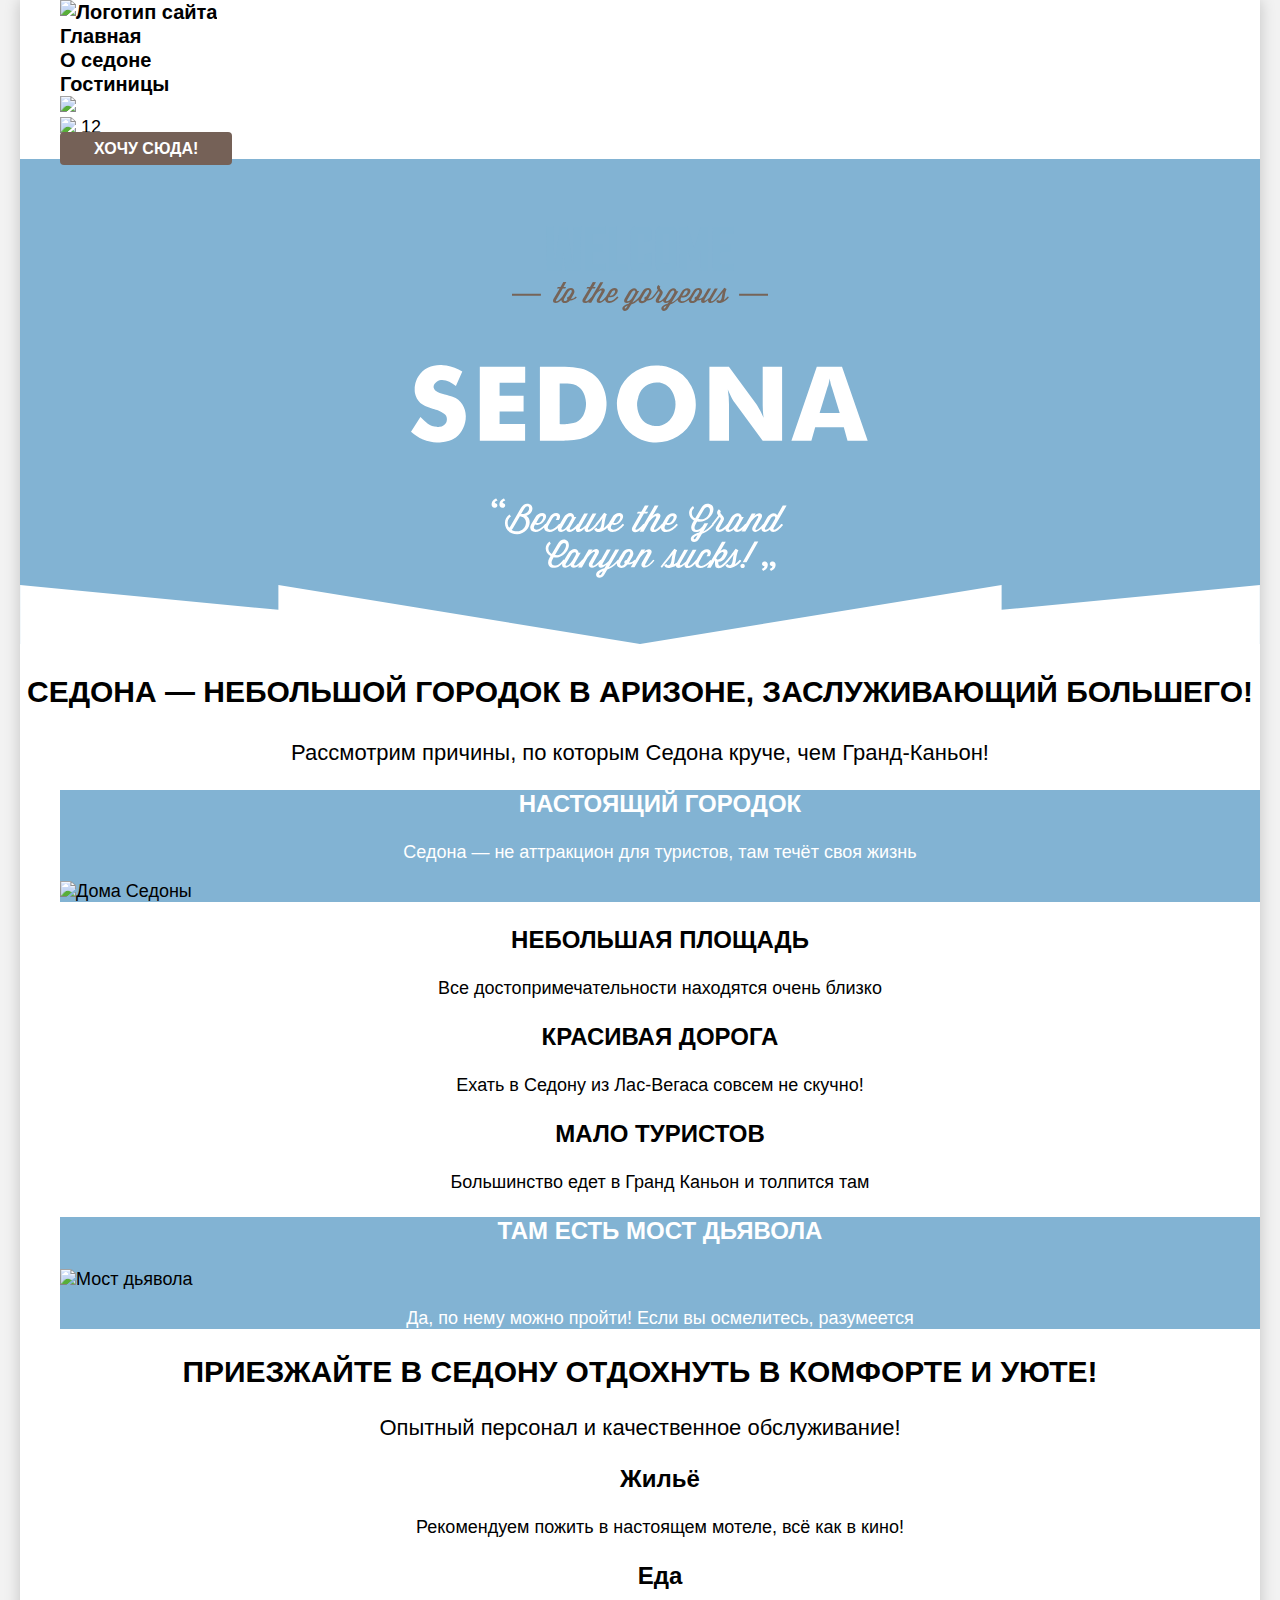
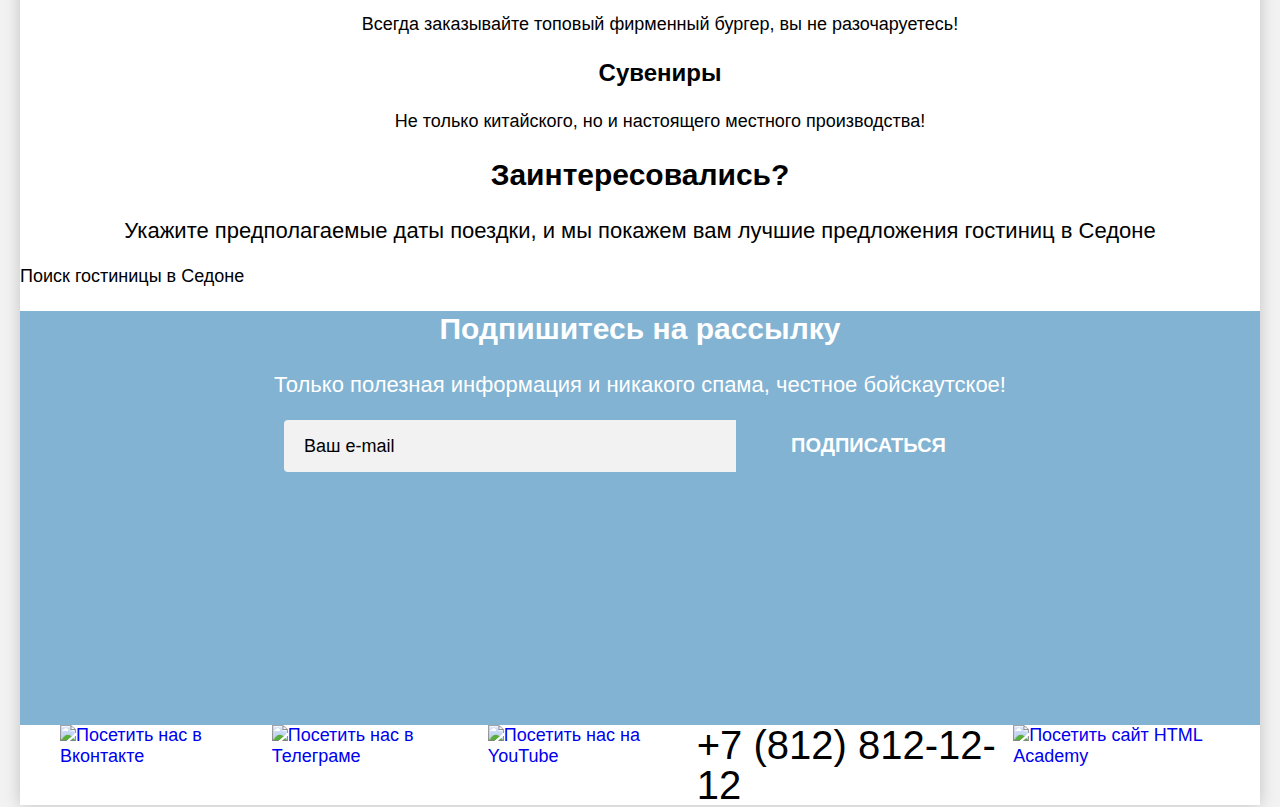
==== index.html @ 38c5b393 "базовая стилизация" ====
<!DOCTYPE html>
<html lang="ru">

  <head>
    <meta charset="utf-8">
    <meta name="viewport" content="width=device-width, initial-scale=1">
    <link rel="stylesheet" href="styles/styles.css">
    <title>HTML Academy: Седона</title>
  </head>

  <body>
    <div class="index-wrapper">
    <header class="page-header">
      <nav class="navigation">
        <ul class="navigation-list">
          <li class="navigation-item"><a class="navigation-link" href="#"><img class="navigation-logo" src="images/logo.svg" alt="Логотип сайта"></a></li>
          <li class="navigation-item"><a class="navigation-link" href="#">Главная</a></li>
          <li class="navigation-item"><a class="navigation-link" href="#">О седоне</a></li>
          <li class="navigation-item"><a class="navigation-link" href="catalog.html">Гостиницы</a></li>
        </ul>
        <ul class="navigation-user-list">
          <li class="navigation-user-item"><img class="navigation-icon-search"  src="images/icon-search.svg"><span class="visually-hidden">Поиск</span></li>
          <li class="navigation-user-item"><img class="navigation-icon-likes" src="images/icon-heart.svg"><span class="visually-hidden">Понравишееся</span>
            <span class="navigation-user-like">12</span>
          </li>
          <li class="navigation-item"><a class="navigation-btn" href="#">Хочу сюда!</a></li>
        </ul>
      </nav>
    </header>
    <main class="main-index">
      <h1 class="visually-hidden">Добро пожаловать в Седону</h1>
      <section class="promo">
        <h2 class="visually-hidden"> Welcome to the Gorgeous Sedona "Because the Grand Canyon sucks!"</h2>
      </section>
      <section class="reasons">
        <h2 class="visually-hidden">Причины посетить Седону</h2>
        <p class="reasons-decription">Седона — небольшой городок в Аризоне, заслуживающий большего!</p>
        <p class="reasons-text">Рассмотрим причины, по которым Седона круче, чем Гранд-Каньон!</p>
        <ul class="reasons-list">
          <li class="reasons-item  reasons-item-blue">
            <h3 class="reasons-title">Настоящий городок</h3>
            <p class="reasons-content">Седона — не аттракцион для туристов, там течёт своя жизнь</p>
            <img class="reasons-img-home"  src="images/reasons-town.jpg" alt="Дома Седоны">
          </li>

          <li class="reasons-item">
            <h3 class="reasons-title">Небольшая площадь</h3>
            <p class="reasons-content">Все достопримечательности находятся очень близко</p>
          </li>

          <li class="reasons-item">
            <h3 class="reasons-title">Красивая дорога</h3>
            <p class="reasons-content">Ехать в Седону из Лас-Вегаса совсем не скучно!</p>
          </li>

          <li class="reasons-item">
            <h3 class="reasons-title">Мало туристов</h3>
            <p class="reasons-content">Большинство едет в Гранд Каньон и толпится там</p>
          </li>

          <li class="reasons-item reasons-item-blue">
            <h3 class="reasons-title">Там есть мост дьявола</h3>
            <img class="reasons-img-bridge" src="images/reasons-bridge.jpg" alt="Мост дьявола">
            <p class="reasons-content">Да, по нему можно пройти! Если вы осмелитесь, разумеется</p>
          </li>

        </ul>
      </section>
      <section class="advantages">
        <h2 class="advantages-title">Приезжайте в Седону отдохнуть в комфорте и уюте!</h2>
        <p class="advantages-description">Опытный персонал и качественное обслуживание!</p>
        <ul class="advantages-list">
          <li class="advantages-item">
            <h3 class="advantages-subtitle">Жильё</h3>
            <p class="advantages-content">Рекомендуем пожить в настоящем мотеле, всё как в кино!</p>
          </li>
          <li class="advatages-item">
            <h3 class="advantages-subtitle">Еда</h3>
            <p class="advantages-content">Всегда заказывайте топовый фирменный бургер, вы не разочаруетесь!</p>
          </li>
          <li class="advatages-item">
            <h3 class="advantages-subtitle">Сувениры</h3>
            <p class="advantages-content">Не только китайского, но и настоящего местного производства!</p>
          </li>
        </ul>
      </section>
      <section class="search">
        <h2 class="search-title">Заинтересовались?</h2>
        <p class="search-text">Укажите предполагаемые даты поездки, и мы покажем вам лучшие предложения гостиниц в
          Седоне</p>
        <div class="search-modal visually-hidden">
          <form class="search-form" action="https://echo.htmlacademy.ru/" method="get">
            <h3 class="search-text">Поиск гостиницы в Седоне</h3>
            <label for="arrival">
              <span class="search-info">Дата заезда:</span>
              <input type="text" name="arrival" id="arrival">
            </label>
            <label for="departure">
              <span class="search-info">Дата выезда:</span>
              <input type="text" name="departure" id="departure">
            </label>
            <label for="adult">
              <span class="search-info">Взрослые:</span>
              <input type="text" name="adult" id="adult">
            </label>
            <label for="child">
              <span class="search-info">Дети:</span>
              <input type="text" name="child" id="child">
            </label>

            <input class="btn search-form-btn " type="submit" value="Найти">
          </form>
        </div>
        <a class="btn search-modal-btn ">Поиск гостиницы в Седоне</a>
      </section>
      <section class="subscribe">
        <h2 class="subscribe-title">Подпишитесь на рассылку</h2>
        <p class="subscribe-text">Только полезная информация и никакого спама, честное бойскаутское!</p>
        <form class="subscribe-form" action="https://echo.htmlacademy.ru/" method="post">
          <input class="subscribe-email" type="text" value="Ваш e-mail">
          <a class="btn subscribe-btn">Подписаться</a>
        </form>
      </section>
    </main>
    <footer class="footer">
      <div class="footer-wrapper">
        <ul class="footer-social social-list">
          <li class="social-item">
            <a class="social-link" href="#">
              <img class="social-img-vk" src="images/icon-social-vk.svg" width="24" height="14" alt="Посетить нас в Вконтакте">
              <span class="visually-hidden">Мы в ВКонтакте</span>
            </a>
          </li>
          <li class="social-item">
            <a class="social-link" href="#">
              <img class="social-img-telgram" src="images/icon-social-telegram.svg" width="18" height="16" alt="Посетить нас в Телеграме">
              <span class="visually-hidden">Мы в Телеграм</span>
            </a>
          </li>
          <li class="social-item">
            <a class="social-link" href="#">
              <img class="social-img-youtube" src="images/icon-social-youtube.svg" width="22" height="17" alt="Посетить нас на YouTube">
              <span class="visually-hidden">Мы в YouTube</span>
            </a>
          </li>
        </ul>
      </div>
      <div class="contact">
        <a class="contact-link" href="tel:+78128121212">+7 (812) 812-12-12</a>
      </div>
      <div>
        <a href="https://htmlacademy.ru/intensive/htmlcss"><img src="images/logo-htmlacademy.svg" alt="Посетить сайт HTML Academy"></a>
      </div>
    </footer>
    </div>
  </body>

</html>
---- styles/styles.css ----
@font-face {
  font-family: "PT Sans";
  font-style: normal;
  font-weight: 400;
  src: url("../fonts/pt-sans-regular.woff2") format("woff2");
  font-display: swap;
}

@font-face {
  font-family: "PT Sans";
  font-style: normal;
  font-weight: 700;
  src: url("../fonts/pt-sans-bold.woff2") format("woff2");
  font-display: swap;
}

@font-face {
  font-family: "PT Sans";
  font-style: italic;
  font-weight: 400;
  src: url("../fonts/pt-sans-italic.woff2") format("woff2");
  font-display: swap;
}

@font-face {
  font-family: "PT Sans";
  font-style: italic;
  font-weight: 700;
  src: url("../fonts/pt-sans-bold-italic.woff2") format("woff2");
  font-display: swap;
}

/* PT Sans Narrow */
@font-face {
  font-family: "PT Sans Narrow";
  font-style: normal;
  font-weight: 700;
  src: url("../fonts/pt-sans-narrow-bold.woff2") format("woff2");
  font-display: swap;
}

html {
  box-sizing: border-box;
}

*,
*::before,
*::after {
  box-sizing: inherit;
}

body {
  margin: 0;
  padding: 0;
}

a {
  text-decoration: none;
}

img {
  max-width: 100%;
  height: auto;
  object-fit: contain;
}

.visually-hidden:not(:focus):not(:active),
input[type="checkbox"].visually-hidden,
input[type="radio"].visually-hidden {
  position: absolute;
  width: 1px;
  height: 1px;
  margin: -1px;
  border: 0;
  padding: 0;
  white-space: nowrap;
  clip-path: inset(100%);
  clip: rect(0 0 0 0);
  overflow: hidden;
}

body {
  font-family: "PT Sans", sans-serif;
  font-size: 18px;
  line-height: 21px;
  color: #000000;
  background-color: #f2f2f2;
}

.index-wrapper {
  background-color: #ffffff;
  box-shadow: 0 0 15px 0 rgba(0, 0, 0, 0.2);
  width: calc(100% - 40px);
  margin: 0 auto;

}

.page-header {
  color: #000000;
  background-color: #ffffff;
}

.navigation-list {
  margin: 0;
  list-style: none;
}

.navigation-link {
  font-size: 20px;
  line-height: 24px;
  color: #000000;
  font-weight: 700;
  text-align: center;
}

.navigation-user-list {
  margin: 0;
  list-style: none;
}

.navigation-btn {
  font-size: 16px;
  line-height: 20px;
  font-weight: 700;
  text-transform: uppercase;
  color: #ffffff;
  background-color: #756157;
  padding: 8px 34px;
  border-radius: 4px;
}

.promo {
  min-height: 485px;
  background-color: #82B3D3;
  background-image:
    url(../images/bg-divider.svg),
    url(../images/bg-welcome.svg),
    url(../images/bg-index-welcome.jpg);
  background-repeat: no-repeat;
  background-position: bottom, center, center;
  background-size: 100%, auto, cover;
}

.reasons-decription {
  font-size: 30px;
  line-height: 36px;
  color: #000000;
  font-weight: 700;
  text-align: center;
  text-transform: uppercase;
}

.reasons-text {
  font-size: 22px;
  line-height: 26px;
  font-weight: 400;
  text-align: center;
}

.reasons-list {
  margin: 0;
  list-style: none;
}

.reasons-title {

  font-size: 24px;
  line-height: 28px;
  color: #000000;
  font-weight: 700;
  text-align: center;
  text-transform: uppercase;
}

.reasons-content {
  font-size: 18px;
  line-height: 21px;
  color: #000000;
  font-weight: 400;
  text-align: center;
}

.reasons-item-blue {
  background-color: #82b3d3;
}

.reasons-item-blue h3 {
  color: #ffffff;
}

.reasons-item-blue p {
  color: #ffffff;
}

.advantages-list {
  margin: 0;
  list-style: none;
}

.advantages-title {
  font-size: 30px;
  line-height: 36px;
  color: #000000;
  font-weight: 700;
  text-align: center;
  text-transform: uppercase;
}

.advantages-description {
  font-size: 22px;
  line-height: 26px;
  font-weight: 400;
  text-align: center;
}

.advantages-subtitle {
  font-size: 24px;
  line-height: 28px;
  text-align: center;

}

.advantages-content {
  font-size: 18px;
  line-height: 21px;
  font-weight: 400;
  text-align: center;
}

.search-title {
  font-size: 30px;
  line-height: 36px;
  text-align: center;
}

.search-text {
  font-size: 22px;
  line-height: 26px;
  text-align: center;
}

.subscribe {
  background-color: #82B3D3;
  background-image: url(../images/bg-subscribe.jpg);
  background-repeat: no-repeat;
  background-position: center;
  background-size: cover;
  min-height: 414px;
  text-align: center;
}

.subscribe-email {
  background-color: #f2f2f2;
  border-radius: 4px 0 0 4px;
  padding: 14px 20px;
  min-width: 452px;
  min-height: 52px;
  font-family: "PT Sans", sans-serif;
  font-weight: 400;
  font-size: 18px;
  line-height: 24px;
  color: #000000;
  border: none;
}

.subscribe-btn {
  font-weight: 700;
  font-size: 20px;
  line-height: 36px;
  background-color: #82B3D3;
  color: #ffffff;
  text-transform: uppercase;
  padding: 8px 50px;
  border-radius: 0 4px 4px 0;
  cursor: pointer;
}

.subscribe-title {
  font-size: 30px;
  line-height: 36px;
  color: #ffffff;
}

.subscribe-text {
  font-size: 22px;
  line-height: 26px;
  color: #ffffff;
}

.social-list {
  margin: 0;
  list-style: none;
}

.contact-link {
  font-size: 40px;
  line-height: 40px;
  text-transform: uppercase;
  color: #000000;
}

.filters {
  background-color: #82B3D3;
}

.filters-title {
  font-size: 60px;
  line-height: 78px;
  font-weight: 700;
  color: #ffffff;
  text-align: left;
  margin: 0;
}

.breadcrumb-list {
  list-style: none;
}

.breadcrumb-link {
  font-size: 16px;
  line-height: 21px;
  color: #ffffff;
}

.filters {
  background-image: url(../images/bg-filter.jpg);
  background-repeat: no-repeat;
  background-position: center;
  background-size: 100%;
}

.filters-list {
  list-style: none;
}

.filters-subtitle {
  font-size: 20px;
  line-height: 24px;
  font-weight: 700;
  color: #ffffff;
}

.filters-name {
  font-size: 18px;
  line-height: 23px;
  font-weight: 400;
  color: #ffffff;
}

.filters-subtitle {
  font-size: 20px;
  line-height: 24px;
  font-weight: 700;
  color: #ffffff;
}

.filters-field {
  width: 143px;
  height: 48px;
  font-size: 18px;
  line-height: 24px;
  font-weight: 700;
}

.filters-btn {
  font-size: 16px;
  line-height: 20px;
  font-weight: 700;
  color: #ffffff;
  text-transform: uppercase;
  cursor: pointer;
}

.filters-btn-apply {
  border-radius: 4px;
  padding: 8px 50px;
  width: 191px;
  height: 36px;
  background-color: #82b3d3;
  border: none;
}

.filters-btn-reset {
  border-radius: 4px;
  padding: 8px 50px;
  width: 191px;
  height: 36px;
  background-color: transparent;
  border: none;
}

.result {
  background-color: #ffffff;
}

.result-group {
  font-size: 30px;
  line-height: 36px;
  font-weight: 700;
  text-transform: uppercase;
}

.result-sorting {
  border: 2px solid #E6E6E6;
  border-radius: 4px;
  padding: 14px 20px;
  width: 292px;
  height: 49px;
  font-weight: 400;
  font-size: 18px;
  line-height: 21px;
  background-color: transparent;
}

.view-list {
  list-style: none;
}

.view-link {
  border: 2px solid #E6E6E6;
  border-radius: 4px;
  padding: 14px 12px;
  width: 48px;
  height: 48px;
  display: block;
}

.catalog-list {
  list-style: none;
}

.catalog-item {
  border: 1px solid #e6e6e6;
  border-radius: 4px;
  padding: 20px;
  width: 340px;
  min-height: 438px;
}

.card-table {
  border-collapse: collapse;
}

.card-link {
  font-size: 24px;
  line-height: 28px;
  font-weight: 700;
  color: #000000;
}

.card-type-home {
  font-size: 18px;
  line-height: 21px;
  font-weight: 400;
}

.card-type-price {
  font-size: 18px;
  line-height: 21px;
  font-weight: 400;
  text-align: right;
}

.card-btn {
  font-size: 16px;
  line-height: 20px;
  font-weight: 700;
  text-transform: uppercase;
  text-align: center;
  width: 140px;
  height: 36px;
  color: #ffffff;
  cursor: pointer;
}

.card-more {
  border-radius: 4px;
  padding: 8px 26px;
  background-color: #756157;
  border: none;

}

.card-favorite {
  border-radius: 4px;
  padding: 8px 20px;
  background-color: #82b3d3;
  border: none;
}

.card-favorite-active {
  background-color: #7DB54F;
}

.card-rating {
  font-size: 16px;
  line-height: 20px;
  font-weight: 700;
  text-transform: uppercase;
  text-align: center;
  width: 140px;
  height: 36px;
  color: #000000;
  background-color: #f2f2f2;

}

.card-stars {
  height: 37px;
  display: flex;
  align-items: center;
  justify-content: left;
}

.card-star {
  display: block;
  width: 18px;
  height: 17px;
  background-image: url(../images/icon-star.svg);
  background-repeat: no-repeat;
  background-position: center;
}

.pagination-list {
  margin: 0;
  list-style: none;
  display: flex;
}

.pagination-item {
  display: block;
  min-width: 60px;
  height: 60px;
  background-color: transparent;
  color: #000000;
  text-align: center;
  font-weight: 700;
  font-size: 20px;
  line-height: 60px;
  margin-right: 8px;
  cursor: default;
}

.pagination-link {
  display: block;
  min-width: 60px;
  height: 60px;
  background-color: #82B3D3;
  color: #ffffff;
  text-align: center;
  font-weight: 700;
  font-size: 20px;
  line-height: 60px;
  cursor: pointer;
}

.pagination-link-active {
  display: block;
  min-width: 60px;
  height: 60px;
  background-color: #f2f2f2;
  color: #000000;
  text-align: center;
  font-weight: 700;
  font-size: 20px;
  line-height: 60px;
}

.subscribe-catalog {
  background-color: #ffffff;
  background-image: none;
  min-height: 414px;
  color: #000000;
}

.subscribe-catalog-title {
  margin: 0;
  font-size: 30px;
  line-height: 36px;
  color: #000000;
}

.subscribe-catalog-text {
  font-size: 22px;
  line-height: 26px;
  color: #000000;
}

.footer {
  display: flex;
  justify-content: space-between;
}

.social-list {
  display: flex;
}
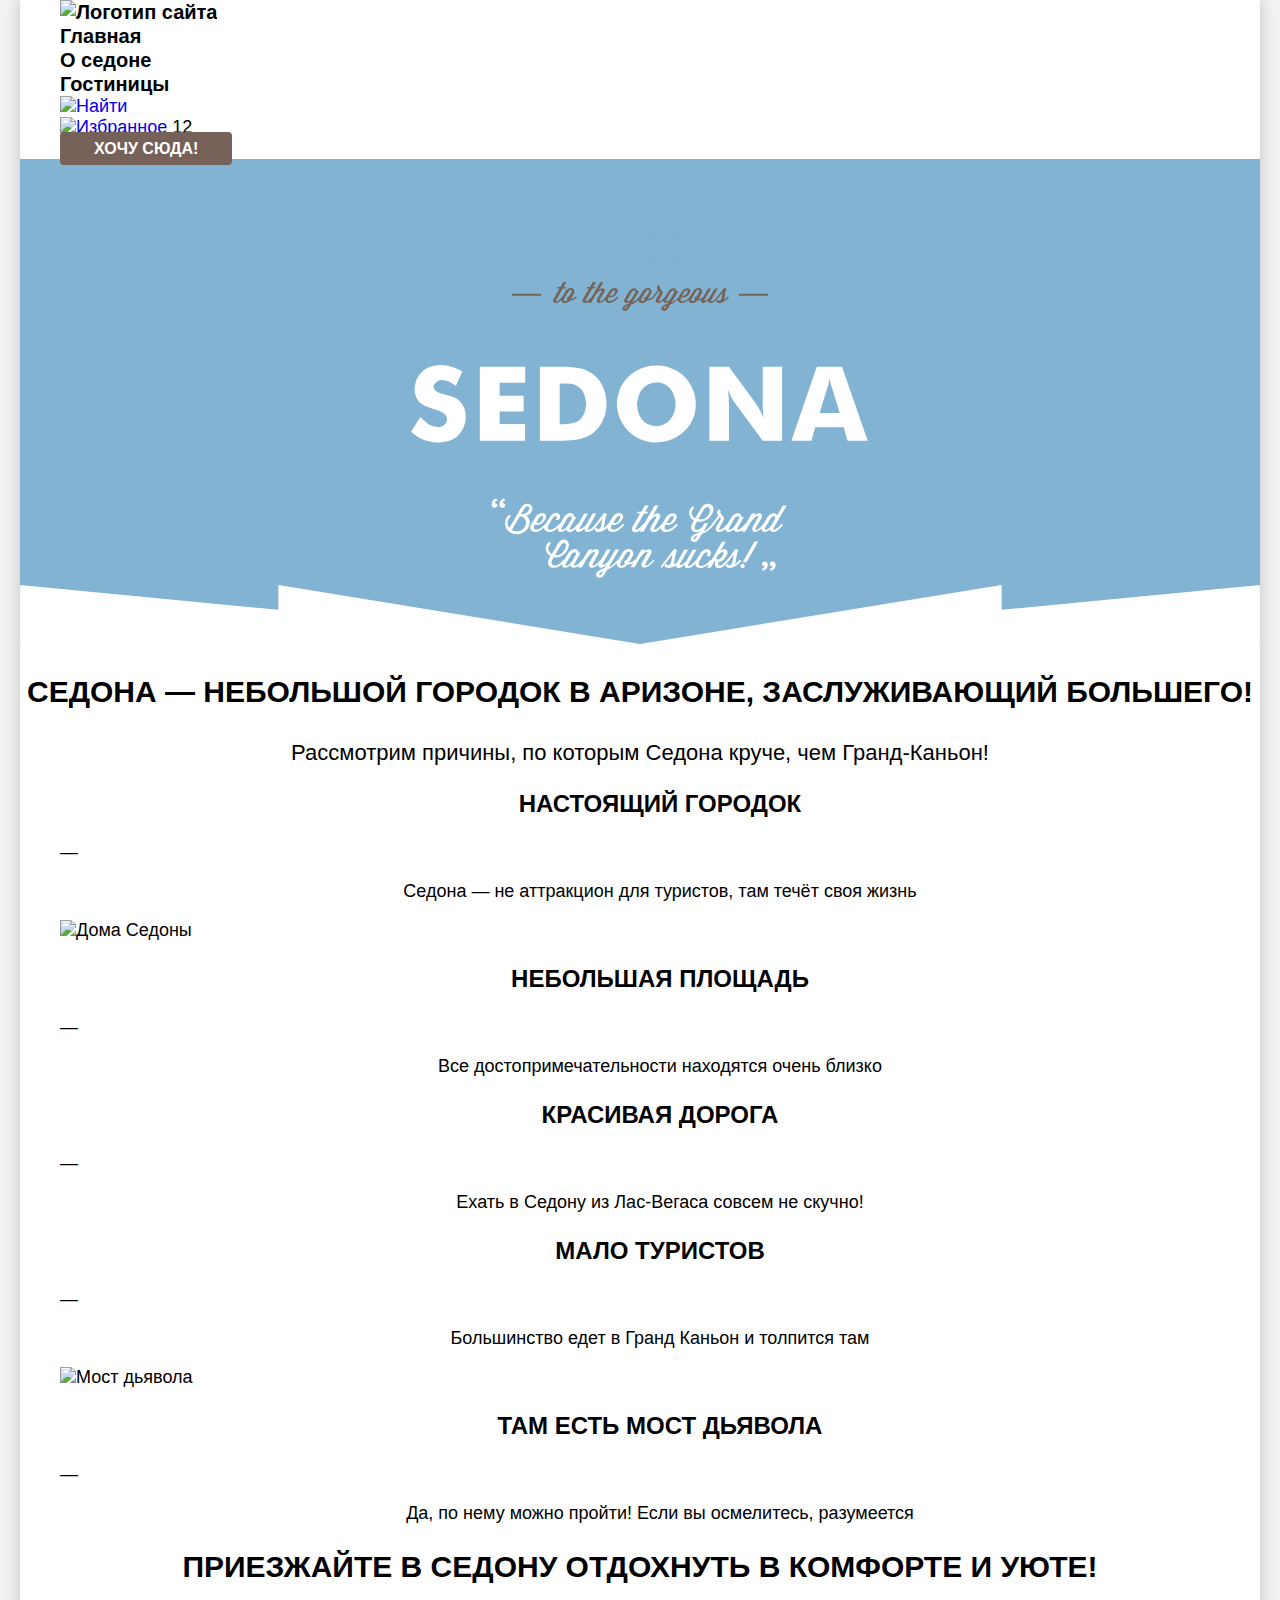
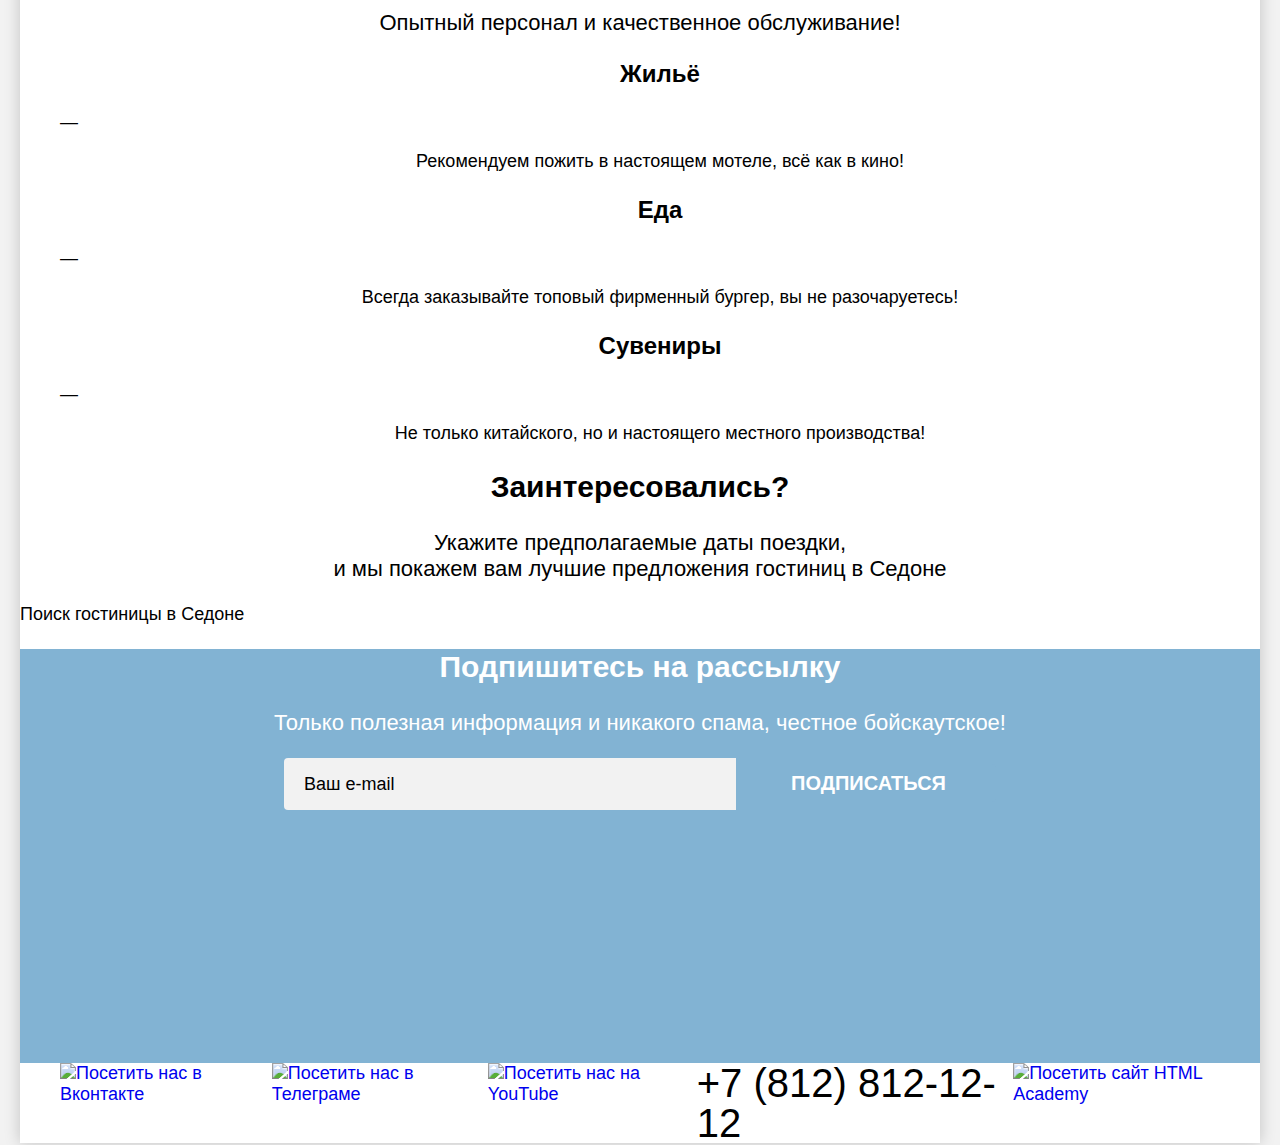
==== commit a8743ccb: "стилизация" ====
--- a/index.html
+++ b/index.html
@@ -1,158 +1,176 @@
 <!DOCTYPE html>
 <html lang="ru">
 
-  <head>
+<head>
     <meta charset="utf-8">
     <meta name="viewport" content="width=device-width, initial-scale=1">
     <link rel="stylesheet" href="styles/styles.css">
     <title>HTML Academy: Седона</title>
-  </head>
+</head>
 
-  <body>
+<body>
     <div class="index-wrapper">
-    <header class="page-header">
-      <nav class="navigation">
-        <ul class="navigation-list">
-          <li class="navigation-item"><a class="navigation-link" href="#"><img class="navigation-logo" src="images/logo.svg" alt="Логотип сайта"></a></li>
-          <li class="navigation-item"><a class="navigation-link" href="#">Главная</a></li>
-          <li class="navigation-item"><a class="navigation-link" href="#">О седоне</a></li>
-          <li class="navigation-item"><a class="navigation-link" href="catalog.html">Гостиницы</a></li>
-        </ul>
-        <ul class="navigation-user-list">
-          <li class="navigation-user-item"><img class="navigation-icon-search"  src="images/icon-search.svg"><span class="visually-hidden">Поиск</span></li>
-          <li class="navigation-user-item"><img class="navigation-icon-likes" src="images/icon-heart.svg"><span class="visually-hidden">Понравишееся</span>
-            <span class="navigation-user-like">12</span>
-          </li>
-          <li class="navigation-item"><a class="navigation-btn" href="#">Хочу сюда!</a></li>
-        </ul>
-      </nav>
-    </header>
-    <main class="main-index">
-      <h1 class="visually-hidden">Добро пожаловать в Седону</h1>
-      <section class="promo">
-        <h2 class="visually-hidden"> Welcome to the Gorgeous Sedona "Because the Grand Canyon sucks!"</h2>
-      </section>
-      <section class="reasons">
-        <h2 class="visually-hidden">Причины посетить Седону</h2>
-        <p class="reasons-decription">Седона — небольшой городок в Аризоне, заслуживающий большего!</p>
-        <p class="reasons-text">Рассмотрим причины, по которым Седона круче, чем Гранд-Каньон!</p>
-        <ul class="reasons-list">
-          <li class="reasons-item  reasons-item-blue">
-            <h3 class="reasons-title">Настоящий городок</h3>
-            <p class="reasons-content">Седона — не аттракцион для туристов, там течёт своя жизнь</p>
-            <img class="reasons-img-home"  src="images/reasons-town.jpg" alt="Дома Седоны">
-          </li>
+        <header class="page-header">
+            <nav class="navigation">
+                <ul class="navigation-list">
+                    <li class="navigation-item">
+                        <a class="navigation-link navigation-link-logo" href="#">
+                            <img class="navigation-logo" src="images/logo.svg" alt="Логотип сайта">
+                        </a>
+                    </li>
+                    <li class="navigation-item"><a class="navigation-link" href="#">Главная</a></li>
+                    <li class="navigation-item"><a class="navigation-link" href="#">О седоне</a></li>
+                    <li class="navigation-item"><a class="navigation-link" href="catalog.html">Гостиницы</a></li>
+                </ul>
+                <ul class="navigation-user-list">
+                    <li class="navigation-user-item">
+                        <a class="navigation-user-link" href="#"><img class="navigation-icon-search" src="images/icon-search.svg" alt="Найти"><span class="visually-hidden">Поиск</span></a>
+                    </li>
+                    <li class="navigation-user-item">
+                        <a class="navigation-user-link" href="#"><img class="navigation-icon-likes" src="images/icon-heart.svg" alt="Избранное"><span class="visually-hidden">Понравишееся</span></a>
+                        <span class="navigation-user-like">12</span>
+                    </li>
+                    <li class="navigation-item"><a class="navigation-btn" href="#">Хочу сюда!</a></li>
+                </ul>
+            </nav>
+        </header>
+        <main class="main-index">
+            <h1 class="visually-hidden">Добро пожаловать в Седону</h1>
+            <section class="promo">
+                <h2 class="visually-hidden"> Welcome to the Gorgeous Sedona "Because the Grand Canyon sucks!"</h2>
+            </section>
+            <section class="reasons">
+                <h2 class="visually-hidden">Причины посетить Седону</h2>
+                <p class="reasons-decription">Седона — небольшой городок в Аризоне, заслуживающий большего!</p>
+                <p class="reasons-text">Рассмотрим причины, по которым Седона круче, чем Гранд-Каньон!</p>
+                <ul class="reasons-list">
+                    <li class="reasons-item reasons-item-special ">
+                        <div class="reasons-item-wrapper reasons-special">
+                            <h3 class="reasons-title">Настоящий городок</h3>
+                            <span class="reasons-item-line">&mdash;</span>
+                            <p class="reasons-content">Седона — не аттракцион для туристов, там течёт своя жизнь</p>
+                        </div>
+                        <img class="reasons-img-home" width="800" height="385" src="images/reasons-town.jpg" alt="Дома Седоны">
+                    </li>
 
-          <li class="reasons-item">
-            <h3 class="reasons-title">Небольшая площадь</h3>
-            <p class="reasons-content">Все достопримечательности находятся очень близко</p>
-          </li>
+                    <li class="reasons-item reasons-item-usually">
+                        <h3 class="reasons-title">Небольшая площадь</h3>
+                        <span class="reasons-item-line">&mdash;</span>
+                        <p class="reasons-content">Все достопримечательности находятся очень близко</p>
+                    </li>
 
-          <li class="reasons-item">
-            <h3 class="reasons-title">Красивая дорога</h3>
-            <p class="reasons-content">Ехать в Седону из Лас-Вегаса совсем не скучно!</p>
-          </li>
+                    <li class="reasons-item reasons-item-usually reasons-item-dark">
+                        <h3 class="reasons-title">Красивая дорога</h3>
+                        <span class="reasons-item-line">&mdash;</span>
+                        <p class="reasons-content">Ехать в Седону из Лас-Вегаса совсем не скучно!</p>
+                    </li>
 
-          <li class="reasons-item">
-            <h3 class="reasons-title">Мало туристов</h3>
-            <p class="reasons-content">Большинство едет в Гранд Каньон и толпится там</p>
-          </li>
+                    <li class="reasons-item reasons-item-usually">
+                        <h3 class="reasons-title">Мало туристов</h3>
+                        <span class="reasons-item-line">&mdash;</span>
+                        <p class="reasons-content">Большинство едет в Гранд Каньон и толпится там</p>
+                    </li>
+                    <li class="reasons-item reasons-item-special">
+                        <img class="reasons-img-bridge" width="800" height="385" src="images/reasons-bridge.jpg" alt="Мост дьявола">
+                        <div class="reasons-item-wrapper reasons-special">
+                            <h3 class="reasons-title">Там есть мост дьявола</h3>
+                            <span class="reasons-item-line">&mdash;</span>
+                            <p class="reasons-content">Да, по нему можно пройти! Если вы осмелитесь, разумеется</p>
+                        </div>
+                    </li>
 
-          <li class="reasons-item reasons-item-blue">
-            <h3 class="reasons-title">Там есть мост дьявола</h3>
-            <img class="reasons-img-bridge" src="images/reasons-bridge.jpg" alt="Мост дьявола">
-            <p class="reasons-content">Да, по нему можно пройти! Если вы осмелитесь, разумеется</p>
-          </li>
-
-        </ul>
-      </section>
-      <section class="advantages">
-        <h2 class="advantages-title">Приезжайте в Седону отдохнуть в комфорте и уюте!</h2>
-        <p class="advantages-description">Опытный персонал и качественное обслуживание!</p>
-        <ul class="advantages-list">
-          <li class="advantages-item">
-            <h3 class="advantages-subtitle">Жильё</h3>
-            <p class="advantages-content">Рекомендуем пожить в настоящем мотеле, всё как в кино!</p>
-          </li>
-          <li class="advatages-item">
-            <h3 class="advantages-subtitle">Еда</h3>
-            <p class="advantages-content">Всегда заказывайте топовый фирменный бургер, вы не разочаруетесь!</p>
-          </li>
-          <li class="advatages-item">
-            <h3 class="advantages-subtitle">Сувениры</h3>
-            <p class="advantages-content">Не только китайского, но и настоящего местного производства!</p>
-          </li>
-        </ul>
-      </section>
-      <section class="search">
-        <h2 class="search-title">Заинтересовались?</h2>
-        <p class="search-text">Укажите предполагаемые даты поездки, и мы покажем вам лучшие предложения гостиниц в
-          Седоне</p>
-        <div class="search-modal visually-hidden">
-          <form class="search-form" action="https://echo.htmlacademy.ru/" method="get">
-            <h3 class="search-text">Поиск гостиницы в Седоне</h3>
-            <label for="arrival">
+                </ul>
+            </section>
+            <section class="advantages">
+                <h2 class="advantages-title">Приезжайте в Седону отдохнуть в комфорте и уюте!</h2>
+                <p class="advantages-description">Опытный персонал и качественное обслуживание!</p>
+                <ul class="advantages-list">
+                    <li class="advantages-item advantages-item-houses">
+                        <h3 class="advantages-subtitle">Жильё</h3>
+                        <span class="advantages-item-line">&mdash;</span>
+                        <p class="advantages-content">Рекомендуем пожить в настоящем мотеле, всё как в кино!</p>
+                    </li>
+                    <li class="advantages-item advantages-item-foods">
+                        <h3 class="advantages-subtitle">Еда</h3>
+                        <span class="advantages-item-line">&mdash;</span>
+                        <p class="advantages-content">Всегда заказывайте топовый фирменный бургер, вы не разочаруетесь!</p>
+                    </li>
+                    <li class="advantages-item advantages-item-gifts">
+                        <h3 class="advantages-subtitle">Сувениры</h3>
+                        <span class="advantages-item-line">&mdash;</span>
+                        <p class="advantages-content">Не только китайского, но и настоящего местного производства!</p>
+                    </li>
+                </ul>
+            </section>
+            <section class="search">
+                <h2 class="search-title">Заинтересовались?</h2>
+                <p class="search-text">Укажите предполагаемые даты поездки,<br> и мы покажем вам лучшие предложения гостиниц в Седоне
+                </p>
+                <div class="search-modal visually-hidden">
+                    <form class="search-form" action="https://echo.htmlacademy.ru/" method="get">
+                        <h3 class="search-text">Поиск гостиницы в Седоне</h3>
+                        <label for="arrival">
               <span class="search-info">Дата заезда:</span>
               <input type="text" name="arrival" id="arrival">
             </label>
-            <label for="departure">
+                        <label for="departure">
               <span class="search-info">Дата выезда:</span>
               <input type="text" name="departure" id="departure">
             </label>
-            <label for="adult">
+                        <label for="adult">
               <span class="search-info">Взрослые:</span>
               <input type="text" name="adult" id="adult">
             </label>
-            <label for="child">
+                        <label for="child">
               <span class="search-info">Дети:</span>
               <input type="text" name="child" id="child">
             </label>
 
-            <input class="btn search-form-btn " type="submit" value="Найти">
-          </form>
-        </div>
-        <a class="btn search-modal-btn ">Поиск гостиницы в Седоне</a>
-      </section>
-      <section class="subscribe">
-        <h2 class="subscribe-title">Подпишитесь на рассылку</h2>
-        <p class="subscribe-text">Только полезная информация и никакого спама, честное бойскаутское!</p>
-        <form class="subscribe-form" action="https://echo.htmlacademy.ru/" method="post">
-          <input class="subscribe-email" type="text" value="Ваш e-mail">
-          <a class="btn subscribe-btn">Подписаться</a>
-        </form>
-      </section>
-    </main>
-    <footer class="footer">
-      <div class="footer-wrapper">
-        <ul class="footer-social social-list">
-          <li class="social-item">
-            <a class="social-link" href="#">
-              <img class="social-img-vk" src="images/icon-social-vk.svg" width="24" height="14" alt="Посетить нас в Вконтакте">
-              <span class="visually-hidden">Мы в ВКонтакте</span>
-            </a>
-          </li>
-          <li class="social-item">
-            <a class="social-link" href="#">
-              <img class="social-img-telgram" src="images/icon-social-telegram.svg" width="18" height="16" alt="Посетить нас в Телеграме">
-              <span class="visually-hidden">Мы в Телеграм</span>
-            </a>
-          </li>
-          <li class="social-item">
-            <a class="social-link" href="#">
-              <img class="social-img-youtube" src="images/icon-social-youtube.svg" width="22" height="17" alt="Посетить нас на YouTube">
-              <span class="visually-hidden">Мы в YouTube</span>
-            </a>
-          </li>
-        </ul>
-      </div>
-      <div class="contact">
-        <a class="contact-link" href="tel:+78128121212">+7 (812) 812-12-12</a>
-      </div>
-      <div>
-        <a href="https://htmlacademy.ru/intensive/htmlcss"><img src="images/logo-htmlacademy.svg" alt="Посетить сайт HTML Academy"></a>
-      </div>
-    </footer>
+                        <input class="btn search-form-btn " type="submit" value="Найти">
+                    </form>
+                </div>
+                <a class="btn search-modal-btn ">Поиск гостиницы в Седоне</a>
+            </section>
+            <section class="subscribe">
+                <h2 class="subscribe-title">Подпишитесь на рассылку</h2>
+                <p class="subscribe-text">Только полезная информация и никакого спама, честное бойскаутское!</p>
+                <form class="subscribe-form" action="https://echo.htmlacademy.ru/" method="post">
+                    <input class="subscribe-email" type="text" value="Ваш e-mail">
+                    <a class="btn subscribe-btn">Подписаться</a>
+                </form>
+            </section>
+        </main>
+        <footer class="footer">
+            <div class="footer-wrapper">
+                <ul class="footer-social social-list">
+                    <li class="social-item">
+                        <a class="social-link" href="#">
+                            <img class="social-img-vk" src="images/icon-social-vk.svg" width="24" height="14" alt="Посетить нас в Вконтакте">
+                            <span class="visually-hidden">Мы в ВКонтакте</span>
+                        </a>
+                    </li>
+                    <li class="social-item">
+                        <a class="social-link" href="#">
+                            <img class="social-img-telgram" src="images/icon-social-telegram.svg" width="18" height="16" alt="Посетить нас в Телеграме">
+                            <span class="visually-hidden">Мы в Телеграм</span>
+                        </a>
+                    </li>
+                    <li class="social-item">
+                        <a class="social-link" href="#">
+                            <img class="social-img-youtube" src="images/icon-social-youtube.svg" width="22" height="17" alt="Посетить нас на YouTube">
+                            <span class="visually-hidden">Мы в YouTube</span>
+                        </a>
+                    </li>
+                </ul>
+            </div>
+            <div class="contact">
+                <a class="contact-link" href="tel:+78128121212">+7 (812) 812-12-12</a>
+            </div>
+            <div>
+                <a href="https://htmlacademy.ru/intensive/htmlcss"><img src="images/logo-htmlacademy.svg" alt="Посетить сайт HTML Academy"></a>
+            </div>
+        </footer>
     </div>
-  </body>
+</body>
 
 </html>
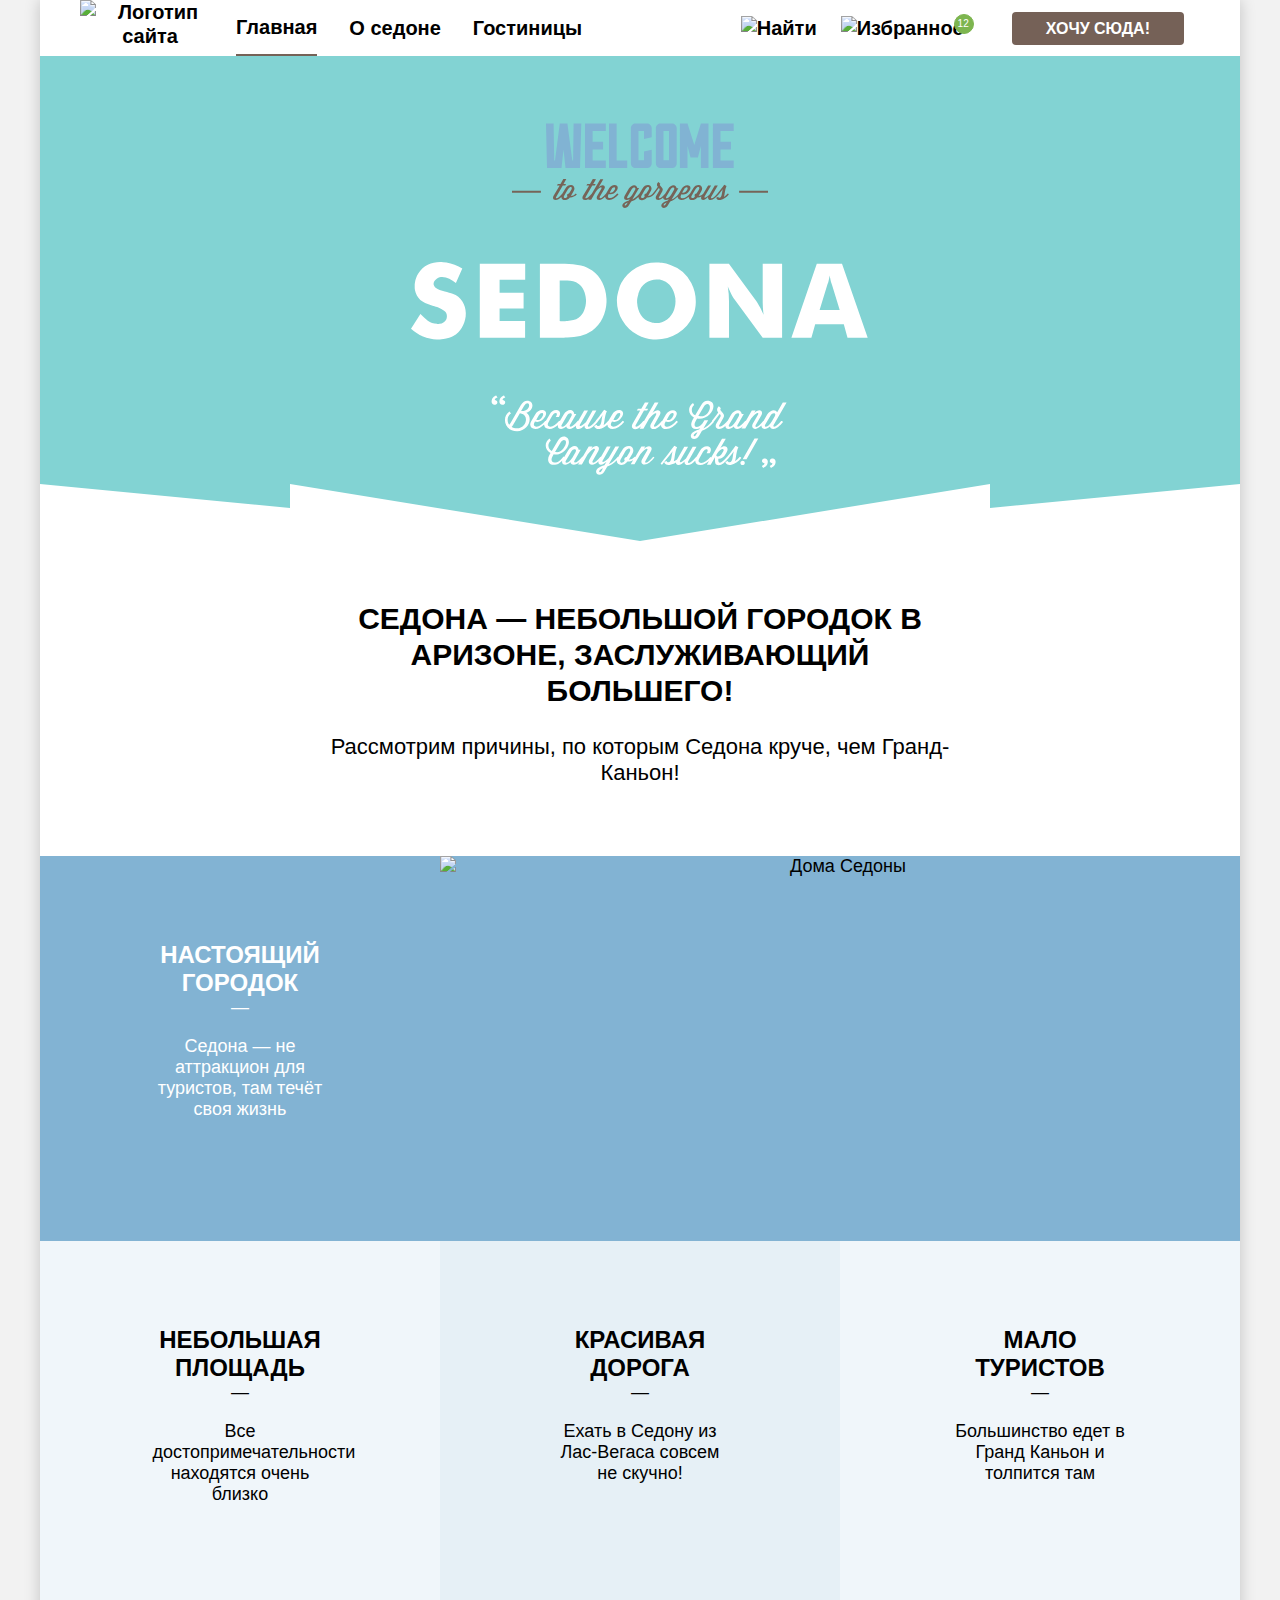
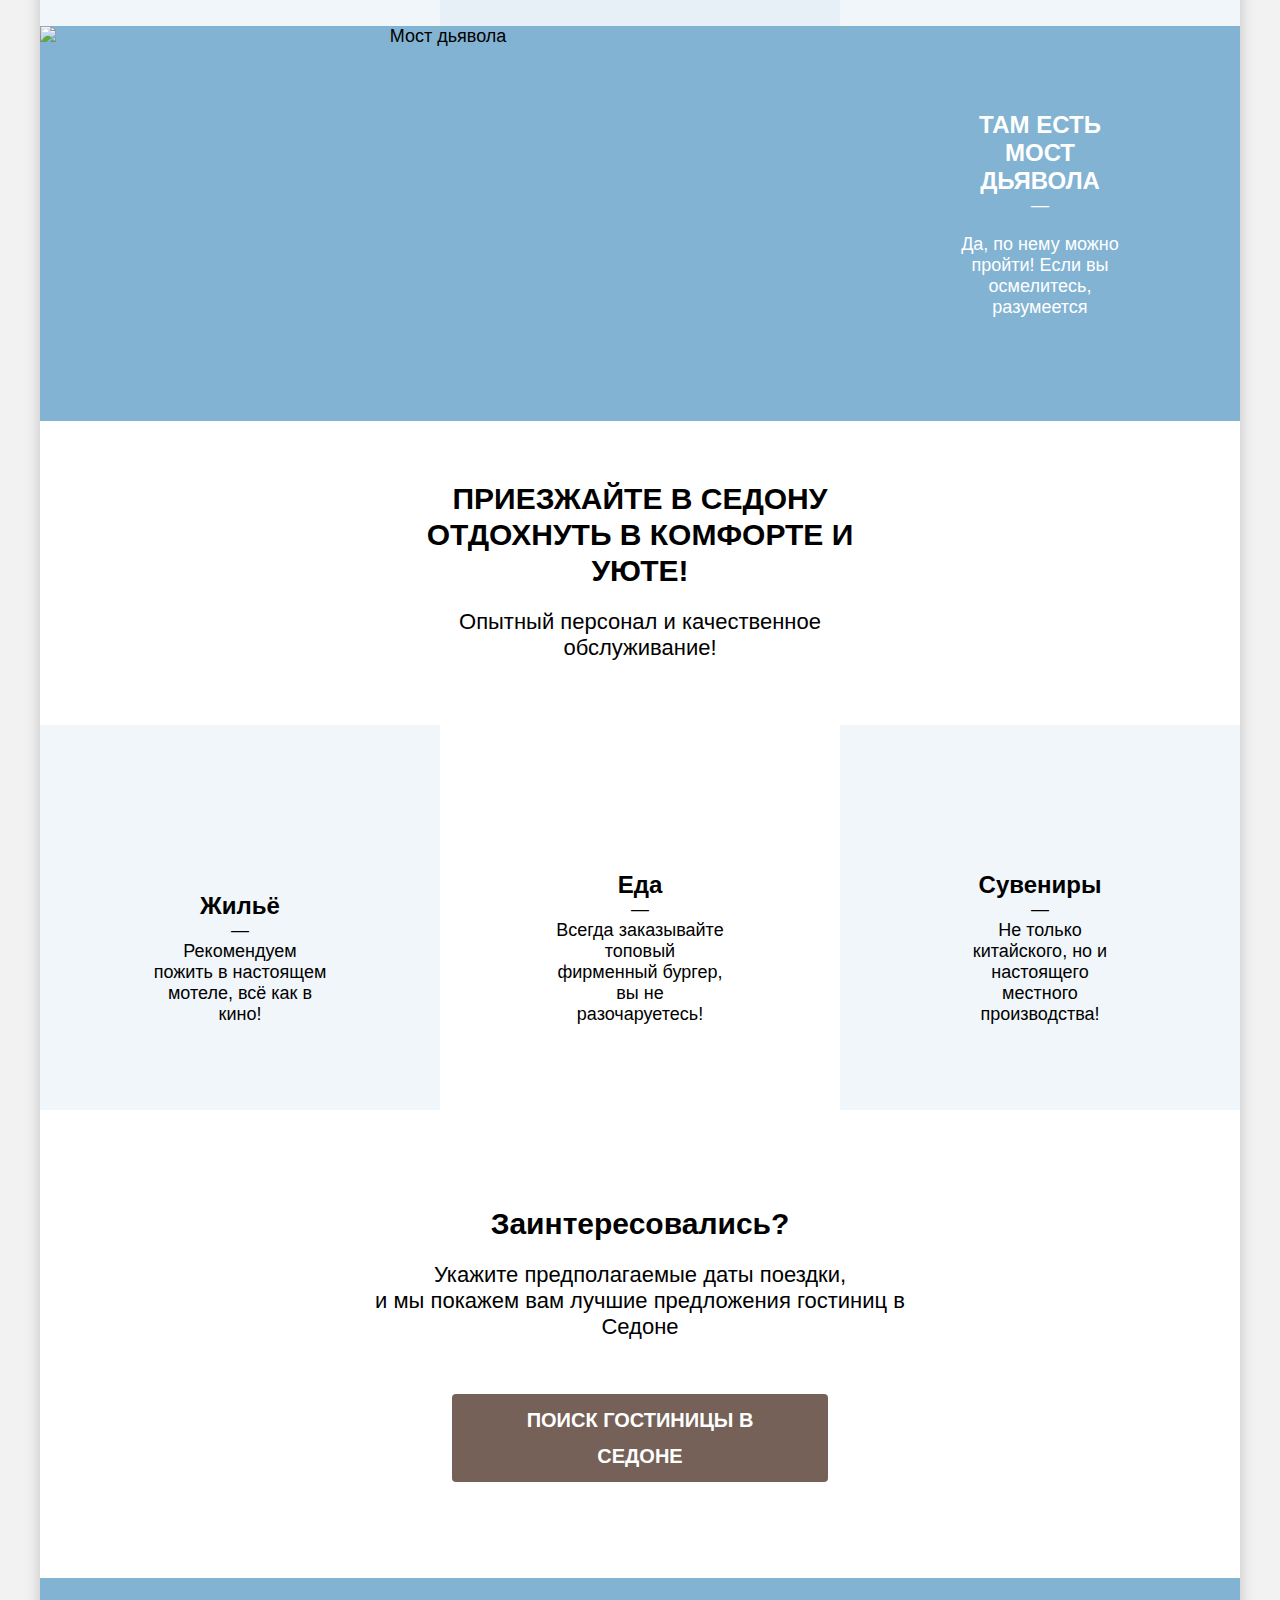
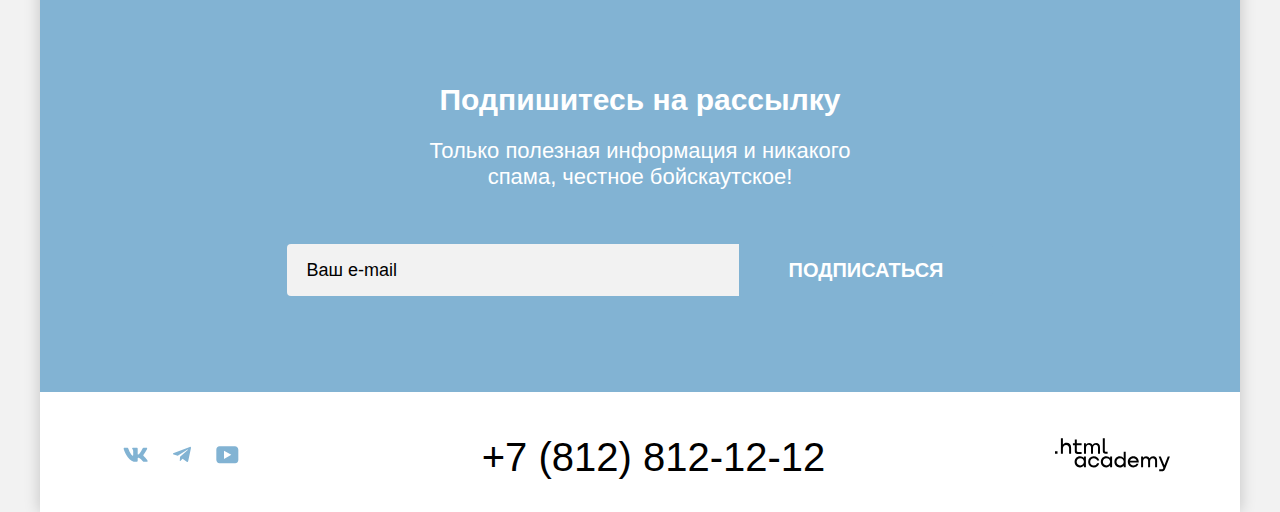
==== commit d5b83c04: "Add files via upload" ====
--- a/index.html
+++ b/index.html
@@ -5,6 +5,7 @@
     <meta charset="utf-8">
     <meta name="viewport" content="width=device-width, initial-scale=1">
     <link rel="stylesheet" href="styles/styles.css">
+    <link type="image/x-icon" href="../images/favicon.ico" rel="shortcut icon">
     <title>HTML Academy: Седона</title>
 </head>
 
@@ -12,13 +13,13 @@
     <div class="index-wrapper">
         <header class="page-header">
             <nav class="navigation">
+              <div class="navigation-item-logo">
+                  <a class="navigation-link navigation-link-logo" href="#">
+                      <img class="navigation-logo" src="images/logo.svg" alt="Логотип сайта">
+                  </a>
+              </div>
                 <ul class="navigation-list">
-                    <li class="navigation-item">
-                        <a class="navigation-link navigation-link-logo" href="#">
-                            <img class="navigation-logo" src="images/logo.svg" alt="Логотип сайта">
-                        </a>
-                    </li>
-                    <li class="navigation-item"><a class="navigation-link" href="#">Главная</a></li>
+                    <li class="navigation-item"><a class="navigation-link  navigation-link--current" href="#">Главная</a></li>
                     <li class="navigation-item"><a class="navigation-link" href="#">О седоне</a></li>
                     <li class="navigation-item"><a class="navigation-link" href="catalog.html">Гостиницы</a></li>
                 </ul>
@@ -106,29 +107,56 @@
                 <h2 class="search-title">Заинтересовались?</h2>
                 <p class="search-text">Укажите предполагаемые даты поездки,<br> и мы покажем вам лучшие предложения гостиниц в Седоне
                 </p>
-                <div class="search-modal visually-hidden">
-                    <form class="search-form" action="https://echo.htmlacademy.ru/" method="get">
-                        <h3 class="search-text">Поиск гостиницы в Седоне</h3>
-                        <label for="arrival">
-              <span class="search-info">Дата заезда:</span>
-              <input type="text" name="arrival" id="arrival">
-            </label>
-                        <label for="departure">
-              <span class="search-info">Дата выезда:</span>
-              <input type="text" name="departure" id="departure">
-            </label>
-                        <label for="adult">
-              <span class="search-info">Взрослые:</span>
-              <input type="text" name="adult" id="adult">
-            </label>
-                        <label for="child">
-              <span class="search-info">Дети:</span>
-              <input type="text" name="child" id="child">
-            </label>
-
-                        <input class="btn search-form-btn " type="submit" value="Найти">
-                    </form>
+                <div class="popup-bg visually-hidden">
+                <div class="popup-module">
+                  <h2 class="popup-title">Поиск гостиницы в Седоне</h2>
+                  <a class="btn popup-close-btn" href="#"><span class="visually-hidden">Закрыть</span></a>
+                  <form class="popup-form" action="https://echo.htmlacademy.ru/" method="post">
+                    <div class="popup-form-wrapper">
+                      <div class="popup-wrapper-row">
+                        <label class="popup-date popup-date-arrived" for="arrived">Дата заезда:</label>
+                        <div class="popup-input-wrapper">
+                          <input class="popup-input popup-arrived" id="arrived"  type="text" value="27 апреля 2020">
+                          <p class="popup-text popup-text-error">Мы не можем отправить вас в прошлое.</p>
+                          <p class="popup-text popup-text-info visually-hidden">На эти даты есть свободные номера. Пока есть.</p>
+                        </div>
+                      </div>
+                      <div class="popup-wrapper-row">
+                          <label class="popup-date popup-date-departure" for="departure">Дата выезда:</label>
+                        <div class="popup-input-wrapper">
+                          <input class="popup-input popup-departure" id="departure"  type="text" value="1 сентября 2023">
+                          <p class="popup-text popup-text-error visually-hidden">Мы не можем отправить вас в прошлое.</p>
+                          <p class="popup-text popup-text-info">На эти даты есть свободные номера. Пока есть.</p>
+                        </div>
+                      </div>
+                      <div class="popup-wrapper-row">
+                        <div class="popup-container">
+                          <label class="popup-date popup-adults" for="adults">Взрослые:</label>
+                          <div class="popup-box">
+                            <a class="popup-quantity popup-quantity-minus">-</a>
+                            <input class="popup-input  popup-input-number" id="adults"  type="text" value="2">
+                            <a class="popup-quantity popup-quantity-plus">+</a>
+                        </div>
+                        </div>
+                        <div class="popup-container">
+                          <label class="popup-date popup-children" for="children">Дети:</label>
+                          <div class="popup-area">
+                            <a href="#" class="popup-info-btn">i</a>
+                            <p class="popup-info-block">Укажите количество детей, которые будут с вами, возраст которых от 6 до 18 лет.
+                            Дети до 6 лет размещаются бесплатно.</p>
+                          </div>
+                          <div class="popup-box">
+                            <a class="popup-quantity popup-quantity-minus">-</a>
+                            <input class="popup-input popup-input-number" id="children"  type="text" value="2">
+                            <a class="popup-quantity popup-quantity-plus">+</a>
+                        </div>
+                        </div>
+                      </div>
+                    </div>
+                    <a class="btn popup-search-btn">Найти</a>
+                </form>
                 </div>
+              </div>
                 <a class="btn search-modal-btn ">Поиск гостиницы в Седоне</a>
             </section>
             <section class="subscribe">
@@ -145,19 +173,22 @@
                 <ul class="footer-social social-list">
                     <li class="social-item">
                         <a class="social-link" href="#">
-                            <img class="social-img-vk" src="images/icon-social-vk.svg" width="24" height="14" alt="Посетить нас в Вконтакте">
+                            <svg class="social-img-vk" xmlns="http://www.w3.org/2000/svg" width="25" height="15" fill="none"><path  fill-rule="evenodd"
+                              d="M24.12 1.8c.16-.54 0-.94-.8-.94H20.7c-.67 0-.98.34-1.15.73 0 0-1.33 3.2-3.22 5.27-.61.6-.9.8-1.23.8-.16 0-.41-.2-.41-.75v-5.1c0-.66-.19-.95-.74-.95H9.82c-.42 0-.67.3-.67.59 0 .62.95.76 1.04 2.51v3.8c0 .83-.15.98-.48.98-.9 0-3.06-3.2-4.34-6.88-.25-.72-.5-1-1.18-1H1.57c-.75 0-.9.34-.9.73 0 .68.89 4.07 4.14 8.55 2.17 3.06 5.23 4.72 8 4.72 1.68 0 1.88-.37 1.88-1v-2.32c0-.74.16-.88.7-.88.38 0 1.05.19 2.6 1.66 1.79 1.75 2.08 2.54 3.08 2.54h2.63c.75 0 1.12-.37.9-1.1-.23-.72-1.08-1.77-2.2-3.02-.62-.71-1.54-1.48-1.82-1.86-.39-.5-.28-.71 0-1.15 0 0 3.2-4.42 3.54-5.93Z" clip-rule="evenodd"/></svg>
                             <span class="visually-hidden">Мы в ВКонтакте</span>
                         </a>
                     </li>
                     <li class="social-item">
                         <a class="social-link" href="#">
-                            <img class="social-img-telgram" src="images/icon-social-telegram.svg" width="18" height="16" alt="Посетить нас в Телеграме">
+                            <svg class="social-img-telegram" xmlns="http://www.w3.org/2000/svg" width="18" height="17" fill="none"><path
+                            d="M16.79.96.84 7.1c-1.09.44-1.08 1.05-.2 1.32l4.1 1.28 9.47-5.98c.44-.27.85-.13.52.17l-7.68 6.93-.28 4.22c.41 0 .6-.2.83-.41l1.99-1.94 4.13 3.06c.77.42 1.31.2 1.5-.71l2.72-12.8c.28-1.1-.43-1.61-1.16-1.28Z"/></svg>
                             <span class="visually-hidden">Мы в Телеграм</span>
                         </a>
                     </li>
                     <li class="social-item">
                         <a class="social-link" href="#">
-                            <img class="social-img-youtube" src="images/icon-social-youtube.svg" width="22" height="17" alt="Посетить нас на YouTube">
+                            <svg class="social-img-youtube" xmlns="http://www.w3.org/2000/svg" width="23" height="18" fill="none"><path
+                            d="M18.94.36H3.51C1.65.36.33 1.95.33 3.76v10.09c0 1.91 1.32 3.5 3.18 3.5h15.65c1.64 0 3.17-1.59 3.17-3.4V3.76c-.22-1.8-1.53-3.4-3.39-3.4ZM7.99 12.89V4.82l7.34 4.04-7.34 4.03Z"/></svg>
                             <span class="visually-hidden">Мы в YouTube</span>
                         </a>
                     </li>
@@ -167,7 +198,9 @@
                 <a class="contact-link" href="tel:+78128121212">+7 (812) 812-12-12</a>
             </div>
             <div>
-                <a href="https://htmlacademy.ru/intensive/htmlcss"><img src="images/logo-htmlacademy.svg" alt="Посетить сайт HTML Academy"></a>
+                <a class="footer-link-academy" href="https://htmlacademy.ru/intensive/htmlcss">
+                    <svg xmlns="http://www.w3.org/2000/svg" width="115" height="34" fill="none">
+                    <path  d="M0 13.26v2.6h2.5v-2.6H0ZM11.6 4.86c-1.6 0-2.8.7-3.6 1.7h-.1V.36h-2v15.5h2v-5.3c0-2.1 1.3-3.6 3.3-3.6 1.8 0 2.9 1.4 2.9 3.2v5.7h2v-6.1c.1-3-1.8-4.9-4.5-4.9ZM26.6 5.16h-4.8v-3.7h-2v3.8h-1.9v2h1.9v6c0 1.7 1 2.7 2.7 2.7h4.1v-2h-3.7c-.7 0-1.1-.4-1.1-1.1v-5.7h4.8v-2ZM41.1 4.96c-1.6 0-2.9.8-3.5 2.1h-.1c-.6-1.2-1.8-2.1-3.4-2.1-1.4 0-2.5.8-3.1 1.8h-.1v-1.6H29v10.6h2v-5.4c0-2 1-3.5 2.6-3.5 1.5 0 2.4 1 2.4 2.6v6.3h2v-5.6c0-2.4 1.4-3.3 2.6-3.3 1.5 0 2.4 1 2.4 2.6v6.3h2v-6.5c.1-2.5-1.4-4.3-3.9-4.3ZM47.8 13.06c0 1.7 1 2.7 2.8 2.7h2v-2h-1.7c-.7 0-1.1-.4-1.1-1.1V.36h-2v12.7ZM28.9 20.06c-.9-1.1-2.2-1.8-3.9-1.8-3.1 0-5.4 2.3-5.4 5.6s2.3 5.6 5.4 5.6c1.8 0 3-.8 3.8-1.9h.1v1.6h2v-10.6h-2v1.5Zm-3.6 7.4c-2.2 0-3.6-1.6-3.6-3.6s1.4-3.6 3.6-3.6 3.6 1.6 3.6 3.6c0 1.9-1.4 3.6-3.6 3.6ZM44.2 22.36c-.5-2.4-2.6-4.1-5.4-4.1a5.4 5.4 0 0 0-5.6 5.6c0 3.1 2.2 5.6 5.6 5.6 2.8 0 4.9-1.8 5.4-4.2h-2.1a3.4 3.4 0 0 1-3.3 2.3c-2.2 0-3.6-1.6-3.6-3.6s1.4-3.6 3.6-3.6c1.6 0 2.8 1 3.3 2.2h2.1v-.2ZM55.1 20.06c-.9-1.1-2.2-1.8-3.9-1.8-3.1 0-5.4 2.3-5.4 5.6s2.3 5.6 5.4 5.6c1.8 0 3-.8 3.8-1.9h.1v1.6h2v-10.6h-2v1.5Zm-3.6 7.4c-2.2 0-3.6-1.6-3.6-3.6s1.4-3.6 3.6-3.6 3.6 1.6 3.6 3.6c0 1.9-1.5 3.6-3.6 3.6ZM68.7 20.16c-.9-1.1-2.2-1.9-3.9-1.9-3.1 0-5.4 2.3-5.4 5.6s2.2 5.6 5.4 5.6c1.7 0 3-.8 3.8-1.8h.1v1.5h2v-15.4h-2v6.4Zm-3.6 7.3c-2.2 0-3.6-1.6-3.6-3.6s1.4-3.6 3.6-3.6 3.6 1.6 3.6 3.6c-.1 2-1.5 3.6-3.6 3.6ZM78.3 18.26c-3.3 0-5.5 2.5-5.5 5.6 0 3 2.1 5.6 5.5 5.6 2.5 0 4.5-1.3 5.2-3.6h-2.1c-.5 1-1.6 1.6-3 1.6-1.9 0-3.3-1.3-3.4-2.9h8.8c.2-3.6-2-6.3-5.5-6.3Zm0 1.9c1.7 0 3 1 3.3 2.6h-6.5c.3-1.5 1.5-2.6 3.2-2.6ZM98.2 18.26c-1.6 0-2.9.8-3.6 2h-.1c-.6-1.2-1.8-2-3.4-2-1.4 0-2.5.7-3.1 1.8v-1.5h-1.9v10.6h2v-5.4c0-2 1-3.4 2.6-3.5 1.5 0 2.4 1 2.4 2.6v6.3h2v-5.6c0-2.4 1.4-3.3 2.6-3.3 1.5 0 2.4 1 2.4 2.6v6.3h2v-6.5c.1-2.6-1.4-4.4-3.9-4.4ZM109.4 27.36l-3.6-8.9h-2.2l4.8 11.6c-.3.9-.7 1.2-1.7 1.2h-2.5v2h2.5c1.8 0 2.8-.8 3.5-2.6l4.7-12.2h-2.1l-3.4 8.9Z"/></svg></a>
             </div>
         </footer>
     </div>
--- a/styles/styles.css
+++ b/styles/styles.css
@@ -1,596 +1,1573 @@
-@font-face {
-  font-family: "PT Sans";
-  font-style: normal;
-  font-weight: 400;
-  src: url("../fonts/pt-sans-regular.woff2") format("woff2");
-  font-display: swap;
-}
-
-@font-face {
-  font-family: "PT Sans";
-  font-style: normal;
-  font-weight: 700;
-  src: url("../fonts/pt-sans-bold.woff2") format("woff2");
-  font-display: swap;
-}
-
-@font-face {
-  font-family: "PT Sans";
-  font-style: italic;
-  font-weight: 400;
-  src: url("../fonts/pt-sans-italic.woff2") format("woff2");
-  font-display: swap;
-}
-
-@font-face {
-  font-family: "PT Sans";
-  font-style: italic;
-  font-weight: 700;
-  src: url("../fonts/pt-sans-bold-italic.woff2") format("woff2");
-  font-display: swap;
-}
-
-/* PT Sans Narrow */
-@font-face {
-  font-family: "PT Sans Narrow";
-  font-style: normal;
-  font-weight: 700;
-  src: url("../fonts/pt-sans-narrow-bold.woff2") format("woff2");
-  font-display: swap;
+@font-face{
+    font-family: "PT Sans";
+    font-style: normal;
+    font-weight: 400;
+    src: url("../fonts/ptsans-400.woff2") format("woff2");
+    font-display: swap;
+}
+
+@font-face{
+    font-family: "PT Sans";
+    font-style: normal;
+    font-weight: 700;
+    src: url("../fonts/ptsans-700.woff2") format("woff2");
+    font-display: swap;
+}
+
+:root {
+    --brown-bg: #756157;
+    --brown-dark-bg: #615048;
+    --blue-lightest: #82d3d3;
+    --blue-bg-light: #F0F6FA;
+    --blue-bg: #82B3D3;
+    --blue-dark-bg: #68A2CA;
+    --blue-azure: #E6F0F6;
+    --green-bg: #7DB54F;
+    --green-dark-bg: #6C9E42;
+    --black: #000000;
+    --white: #ffffff;
+    --white-bg: #F2F2F2;
+    --grey: #E5E5E5;
+    --grey-silver: #999999;
+    --grey-semi: #E6E6E6;
+    --grey-darkest: #3F5E72;
+    --grey-dark: #333333;
+    --grey-asphalt: #878b8d;
+    --brown-darkest: #756257;
+    --red:#FF5757;
 }
 
 html {
-  box-sizing: border-box;
+    box-sizing: border-box;
 }
 
 *,
 *::before,
 *::after {
-  box-sizing: inherit;
-}
-
-body {
-  margin: 0;
-  padding: 0;
+    box-sizing: inherit;
 }
 
 a {
-  text-decoration: none;
-}
-
-img {
-  max-width: 100%;
-  height: auto;
-  object-fit: contain;
+    text-decoration: none;
 }
 
 .visually-hidden:not(:focus):not(:active),
 input[type="checkbox"].visually-hidden,
 input[type="radio"].visually-hidden {
+    position: absolute;
+    width: 1px;
+    height: 1px;
+    margin: -1px;
+    border: 0;
+    padding: 0;
+    white-space: nowrap;
+    clip-path: inset(100%);
+    clip: rect(0 0 0 0);
+    overflow: hidden;
+}
+
+body {
+    margin: 0;
+    padding: 0;
+    font-family: "PT Sans", sans-serif;
+    font-size: 18px;
+    line-height: 21px;
+    color: var(--black);
+    background-color: var(--white-bg);
+    position: relative;
+}
+
+.btn {
+    font-family: "PT Sans", sans-serif;
+}
+
+.index-wrapper {
+    background-color: var(--white);
+    box-shadow: 0 0 15px 0 rgba(0, 0, 0, 0.2);
+    width: 1200px;
+    margin: 0 auto;
+    position: relative;
+}
+
+.page-header {
+    color: var(--black);
+    background-color: var(--white);
+}
+
+.navigation {
+    padding: 0 40px;
+    display: flex;
+    justify-content:left;
+}
+
+.navigation-list {
+    padding: 0;
+    margin: 0;
+    list-style: none;
+    display: flex;
+    align-items: center;
+    flex-wrap: wrap;
+}
+
+.navigation-item {
+    margin: 0 16px;
+}
+
+.navigation-link {
+    font-size: 20px;
+    line-height: 24px;
+    color: var(--black);
+    font-weight: 700;
+    text-align: center;
+    padding:15px 0;
+    display: block;
+}
+
+.navigation-link--current {
+    border-bottom: 2px solid var(--brown-darkest);
+}
+
+.navigation-link-logo {
+    padding: 0;
+    margin-right: 30px;
+}
+.navigation-logo {
+  display: block;
   position: absolute;
-  width: 1px;
-  height: 1px;
-  margin: -1px;
-  border: 0;
-  padding: 0;
-  white-space: nowrap;
-  clip-path: inset(100%);
-  clip: rect(0 0 0 0);
-  overflow: hidden;
-}
-
-body {
-  font-family: "PT Sans", sans-serif;
-  font-size: 18px;
-  line-height: 21px;
-  color: #000000;
-  background-color: #f2f2f2;
-}
-
-.index-wrapper {
-  background-color: #ffffff;
-  box-shadow: 0 0 15px 0 rgba(0, 0, 0, 0.2);
-  width: calc(100% - 40px);
-  margin: 0 auto;
-
-}
-
-.page-header {
-  color: #000000;
-  background-color: #ffffff;
-}
-
-.navigation-list {
-  margin: 0;
-  list-style: none;
-}
-
-.navigation-link {
-  font-size: 20px;
-  line-height: 24px;
-  color: #000000;
-  font-weight: 700;
-  text-align: center;
+  top: 0;
+}
+.navigation-item-logo {
+  min-width:140px;
+  position: relative;
 }
 
 .navigation-user-list {
-  margin: 0;
-  list-style: none;
+    padding: 0;
+    margin: 0;
+    list-style: none;
+    display: flex;
+    justify-content: flex-end;
+    align-items: center;
+    margin-left: auto;
+    min-width: 300px;
+    flex-wrap: wrap;
+}
+
+.navigation-user-item {
+    position: relative;
+}
+
+.navigation-user-item .navigation-user-like {
+    color: var(--white);
+    position: absolute;
+    top: 18px;
+    right: 7px;
+    border-radius: 50%;
+    font-size: 10px;
+    line-height: 10px;
+    z-index: 2;
+}
+
+.navigation-user-like::before {
+    content: "";
+    position: absolute;
+    top: -5px;
+    right: -5px;
+    width: 20px;
+    height: 20px;
+    border-radius: 50%;
+    border: 1px solid var(--green-bg);
+    background-color: var(--green-bg);
+    z-index: -1;
+}
+
+.navigation-user-link {
+    font-size: 20px;
+    line-height: 24px;
+    color: var(--black);
+    font-weight: 700;
+    text-align: center;
+    padding: 15px 12px;
+    display: block;
 }
 
 .navigation-btn {
-  font-size: 16px;
-  line-height: 20px;
-  font-weight: 700;
-  text-transform: uppercase;
-  color: #ffffff;
-  background-color: #756157;
-  padding: 8px 34px;
-  border-radius: 4px;
+    font-size: 16px;
+    line-height: 20px;
+    font-weight: 700;
+    text-transform: uppercase;
+    color: var(--white);
+    background-color: var(--brown-bg);
+    border-radius: 4px;
+    padding: 8px 34px;
+    margin-left: 20px;
+    min-width: 160px;
+}
+
+.navigation-btn:hover {
+    background-color: var(--brown-dark-bg);
+}
+
+.navigation-btn:active {
+    background-color: var(--brown-bg);
+    color: rgba(255, 255, 255, 0.3);
+}
+
+.navigation-btn:disabled {
+    background-color: var(--grey);
+    color: var(--white);
 }
 
 .promo {
-  min-height: 485px;
-  background-color: #82B3D3;
-  background-image:
-    url(../images/bg-divider.svg),
-    url(../images/bg-welcome.svg),
-    url(../images/bg-index-welcome.jpg);
-  background-repeat: no-repeat;
-  background-position: bottom, center, center;
-  background-size: 100%, auto, cover;
+    min-height: 485px;
+    background-color: var(--blue-lightest);
+    background-image: url(../images/bg-divider.svg), url(../images/bg-welcome.svg), url(../images/bg-index-welcome.jpg);
+    background-repeat: no-repeat;
+    background-position: bottom, center, center;
+    background-size: 100% auto, auto, cover;
+}
+
+.reasons {
+    padding-top: 60px;
+    max-width: 1200px;
 }
 
 .reasons-decription {
-  font-size: 30px;
-  line-height: 36px;
-  color: #000000;
-  font-weight: 700;
-  text-align: center;
-  text-transform: uppercase;
+    font-size: 30px;
+    line-height: 36px;
+    color: var(--black);
+    font-weight: 700;
+    text-align: center;
+    text-transform: uppercase;
+    margin: 0;
+    padding: 0 290px 0 290px;
 }
 
 .reasons-text {
-  font-size: 22px;
-  line-height: 26px;
-  font-weight: 400;
-  text-align: center;
+    font-size: 22px;
+    line-height: 26px;
+    font-weight: 400;
+    text-align: center;
+    margin: 0;
+    margin-top: 25px;
+    margin-bottom: 70px;
+    padding: 0 274.5px 0 274.5px;
 }
 
 .reasons-list {
-  margin: 0;
-  list-style: none;
+    padding: 0;
+    margin: 0;
+    display: flex;
+    flex-wrap: wrap;
+}
+
+.reasons-item {
+    min-height: 385px;
+    font-size: 18px;
+    line-height: 21px;
+    font-weight: 400;
+    text-align: center;
+    display: flex;
+    flex-direction: column;
+}
+
+
+.reasons-item img {
+    object-fit: contain;
 }
 
 .reasons-title {
-
-  font-size: 24px;
-  line-height: 28px;
-  color: #000000;
-  font-weight: 700;
-  text-align: center;
-  text-transform: uppercase;
+    font-size: 24px;
+    line-height: 28px;
+    color: var(--black);
+    font-weight: 700;
+    text-align: center;
+    text-transform: uppercase;
+    margin: 0;
+    padding: 0;
 }
 
 .reasons-content {
-  font-size: 18px;
-  line-height: 21px;
-  color: #000000;
-  font-weight: 400;
-  text-align: center;
-}
-
-.reasons-item-blue {
-  background-color: #82b3d3;
-}
-
-.reasons-item-blue h3 {
-  color: #ffffff;
-}
-
-.reasons-item-blue p {
-  color: #ffffff;
+    font-size: 18px;
+    line-height: 21px;
+    color: var(--black);
+    font-weight: 400;
+    text-align: center;
+}
+
+.reasons-special .reasons-item-line {
+    color: var(--white);
+}
+
+.reasons-item-usually .reasons-item-line {
+    color: var(--black);
+}
+
+.reasons-item-usually {
+    width: 400px;
+    padding: 85px 112.5px;
+    background-color: var(--blue-bg-light);
+}
+
+.reasons-item-dark {
+    background-color: var(--blue-azure);
+}
+
+.reasons-item-special {
+    background-color: var(--blue-bg);
+    flex-direction: row;
+}
+
+.reasons-special {
+    padding: 85px 102px;
+}
+
+.reasons-item-special h3 {
+    color: var(--white);
+}
+
+.reasons-item-special p {
+    color: var(--white);
+}
+
+.advantages {
+    padding-top: 60px;
 }
 
 .advantages-list {
-  margin: 0;
-  list-style: none;
+    padding: 0;
+    margin: 0;
+    list-style: none;
+    display: flex;
+    flex-wrap: wrap;
+    align-items: center;
+}
+
+.advantages-item {
+  width: 400px;
+    min-height: 385px;
+    font-size: 18px;
+    line-height: 21px;
+    font-weight: 400;
+    text-align: center;
+    display: flex;
+    flex-direction: column;
+    padding: 85px 112.5px;
+    padding-top: 145px;
+    align-items: center;
+    justify-content: end;
+    background-repeat: no-repeat;
+    background-position: center 65px;
+}
+
+.advantages-item-houses {
+    background-image: url(../images/icon-house.svg);
+    background-color: var(--blue-bg-light);
+}
+
+.advantages-item-foods {
+    background-image: url(../images/icon-food.svg);
+}
+
+.advantages-item-gifts {
+    background-image: url(../images/icon-gift.svg);
+    background-color: var(--blue-bg-light);
 }
 
 .advantages-title {
-  font-size: 30px;
-  line-height: 36px;
-  color: #000000;
-  font-weight: 700;
-  text-align: center;
-  text-transform: uppercase;
+    font-family: "PT Sans", sans-serif;
+    margin: 0;
+    padding: 0 347.5px;
+    font-size: 30px;
+    line-height: 36px;
+    color: var(--black);
+    font-weight: 700;
+    text-align: center;
+    text-transform: uppercase;
 }
 
 .advantages-description {
-  font-size: 22px;
-  line-height: 26px;
-  font-weight: 400;
-  text-align: center;
+    margin: 0;
+    margin-top: 20px;
+    padding: 0 355px;
+    font-size: 22px;
+    line-height: 26px;
+    font-weight: 400;
+    text-align: center;
+    padding-bottom: 64px;
 }
 
 .advantages-subtitle {
-  font-size: 24px;
-  line-height: 28px;
-  text-align: center;
-
+    margin: 0;
+    font-size: 24px;
+    line-height: 28px;
+    text-align: center;
 }
 
 .advantages-content {
-  font-size: 18px;
-  line-height: 21px;
-  font-weight: 400;
-  text-align: center;
+    margin: 0;
+    font-size: 18px;
+    line-height: 21px;
+    font-weight: 400;
+    text-align: center;
+}
+
+.search {
+    padding-top: 96px;
+    padding-bottom: 96px;
 }
 
 .search-title {
-  font-size: 30px;
-  line-height: 36px;
-  text-align: center;
+    font-size: 30px;
+    line-height: 36px;
+    text-align: center;
+    padding: 0 304px;
+    margin: 0;
+    margin-bottom: 20px;
 }
 
 .search-text {
-  font-size: 22px;
-  line-height: 26px;
-  text-align: center;
+    font-size: 22px;
+    line-height: 26px;
+    text-align: center;
+    padding: 0 304px;
+    margin: 0;
+    margin-bottom: 54px;
+}
+
+.search-modal-btn {
+    min-width: 376px;
+    border-radius: 4px;
+    padding: 8px 50px;
+    background-color: var(--brown-bg);
+    color: var(--white);
+    text-transform: uppercase;
+    font-weight: 700;
+    font-size: 20px;
+    line-height: 36px;
+    width: 376px;
+    display: block;
+    margin: 0 auto;
+    cursor: pointer;
+    text-align: center;
+}
+
+.search-modal-btn:hover,
+.search-modal-btn:focus {
+    background-color: var(--brown-dark-bg);
+}
+
+.search-modal-btn:active {
+    color: rgba(255, 255, 255, 0.3);
 }
 
 .subscribe {
-  background-color: #82B3D3;
-  background-image: url(../images/bg-subscribe.jpg);
-  background-repeat: no-repeat;
-  background-position: center;
-  background-size: cover;
-  min-height: 414px;
-  text-align: center;
+    background-color: var(--blue-bg);
+    background-image: url(../images/bg-subscribe.jpg);
+    background-repeat: no-repeat;
+    background-position: center;
+    background-size: cover;
+    min-height: 414px;
+    text-align: center;
+    padding: 104px 0 96px 0;
 }
 
 .subscribe-email {
-  background-color: #f2f2f2;
-  border-radius: 4px 0 0 4px;
-  padding: 14px 20px;
-  min-width: 452px;
-  min-height: 52px;
-  font-family: "PT Sans", sans-serif;
+    background-color: var(--white-bg);
+    border-radius: 4px 0 0 4px;
+    padding: 14px 20px;
+    min-width: 452px;
+    min-height: 52px;
+    font-family: "PT Sans", sans-serif;
+    font-weight: 400;
+    font-size: 18px;
+    line-height: 24px;
+    color: var(--black);
+    border: none;
+}
+
+.subscribe-email:hover {
+    background-color: var(--grey-semi);
+}
+
+.subscribe-email:focus {
+    background-color: var(--grey-semi);
+    border: none;
+    outline: 3px solid var(--blue-bg);
+}
+
+.subscribe-btn {
+    font-weight: 700;
+    font-size: 20px;
+    line-height: 36px;
+    background-color: var(--blue-bg);
+    color: var(--white);
+    text-transform: uppercase;
+    padding: 8px 50px;
+    border-radius: 0 4px 4px 0;
+    cursor: pointer;
+}
+
+.subscribe-btn:hover,
+.subscribe-btn:focus {
+    background-color: var(--blue-dark-bg);
+}
+
+.subscribe-btn:active {
+    color: rgba(255, 255, 255, 0.3);
+}
+
+.subscribe-title {
+    margin: 0;
+    margin-bottom: 20px;
+    font-size: 30px;
+    line-height: 36px;
+    color: var(--white);
+    padding: 0 398px;
+}
+
+.subscribe-text {
+    margin: 0;
+    margin-bottom: 54px;
+    font-size: 22px;
+    line-height: 26px;
+    color: var(--white);
+    padding: 0 362.5px;
+}
+
+.subscribe-form {
+    display: flex;
+    justify-content: center;
+}
+
+.footer {
+    padding: 40px 70px 30px 70px;
+    min-height: 120px;
+    display: flex;
+    justify-content: space-between;
+    align-items: center;
+    flex-wrap: wrap;
+}
+
+.social-list {
+    padding: 0;
+    min-width: 142px;
+    margin: 0;
+    list-style: none;
+    display: flex;
+    flex-wrap: wrap;
+    justify-content: space-around;
+}
+
+.social-link {
+    padding: 3px;
+}
+
+.social-link svg {
+    fill: var(--blue-bg);
+}
+
+.social-link:hover svg,
+.social-link:focus svg {
+    fill: var(--blue-dark-bg);
+}
+
+.social-link:active svg {
+    fill: var(--blue-dark-bg);
+    opacity: 0.3;
+}
+
+.contact-link {
+    font-size: 40px;
+    line-height: 40px;
+    text-transform: uppercase;
+    color: var(--black);
+}
+
+.contact-link:hover {
+    color: var(--brown-bg);
+}
+
+.contact-link:active {
+    color: var(--brown-bg);
+    opacity: 0.3;
+}
+
+.footer-link-academy svg {
+    fill: var(--black);
+}
+
+.footer-link-academy:hover svg {
+    fill: var(--brown-bg);
+}
+
+.footer-link-academy:active svg {
+    fill: var(--brown-bg);
+    opacity: 0.3;
+}
+
+.filters {
+    background-color: var(--blue-bg);
+    padding: 30px 70px 70px 70px;
+    background-image: url(../images/bg-filter.jpg);
+    background-repeat: no-repeat;
+    background-position: center;
+    background-size: cover;
+}
+
+.filters-title {
+    font-size: 60px;
+    line-height: 78px;
+    font-weight: 700;
+    color: var(--white);
+    text-align: left;
+    margin: 0;
+    margin-bottom: 8px;
+}
+
+.breadcrumb-list {
+    padding: 0;
+    list-style: none;
+    display: flex;
+    align-items: center;
+    margin: 0;
+    margin-bottom: 40px;
+    flex-wrap: wrap;
+}
+
+.breadcrumb-item {
+    margin-right: 10px;
+}
+
+.breadcrumb-home :hover {
+    fill: red;
+}
+
+.breadcrumb-divider {
+    color: var(--white);
+}
+
+.breadcrumb-link {
+    font-size: 16px;
+    line-height: 21px;
+    color: var(--white);
+}
+
+.breadcrumb-link:hover {
+    opacity: 0.6;
+}
+
+.breadcrumb-link:active {
+    opacity: 0.3;
+}
+
+.filters-form {
+    display: flex;
+}
+
+.form-wrapper {
+    border: none;
+    padding: 0;
+    margin: 0;
+    margin-right: 70px;
+}
+
+.filters-list {
+    padding: 0;
+    padding-left: 40px;
+    margin: 0;
+    list-style: none;
+}
+
+.filters-item {
+    margin: 0;
+    margin-bottom: 16px;
+}
+
+.filters-name {
+    position: relative;
+    cursor: pointer;
+}
+
+.filters-name:hover,
+.filters-name:active {
+    color: rgba(255, 255, 255, 0.3);
+}
+
+.filters-name-checkbox::before {
+    content: "";
+    position: absolute;
+    left: -39px;
+    top: 4px;
+    border-radius: 4px;
+    border: 1px solid var(--white);
+    background-color: var(--white);
+    width: 20px;
+    height: 20px;
+    cursor: pointer;
+}
+
+.filters-name-checkbox:hover::before,
+.filters-name-checkbox:active::before {
+    background: rgba(255, 255, 255, 0.3);
+    border: none;
+}
+.filters-check:focus +.filters-name-checkbox::before{
+  outline:3px solid var(--blue-dark-bg);
+  border:none;
+}
+.filters-check:checked+.filters-name-checkbox::after {
+    content: "";
+    position: absolute;
+    left: -35px;
+    top: 8px;
+    width: 13px;
+    height: 9px;
+    border-left: 2px solid var(--grey-darkest);
+    border-bottom: 2px solid var(--grey-darkest);
+    rotate: -45deg;
+    cursor: pointer;
+}
+
+.filters-name-radio::before {
+    content: "";
+    position: absolute;
+    left: -39px;
+    top: 4px;
+    width: 20px;
+    height: 20px;
+    border-radius: 50%;
+    border: 1px solid var(--white);
+    background-color: var(--white);
+    cursor: pointer;
+}
+
+.filters-name-radio:hover::before,
+.filters-name-radio:active::before {
+    background: rgba(255, 255, 255, 0.3);
+    border: none;
+}
+
+.filters-radio:focus +.filters-name-radio::before{
+  outline:3px solid var(--blue-dark-bg);
+  border:none;
+}
+
+.filters-radio:checked+.filters-name-radio::after {
+    content: "";
+    position: absolute;
+    left: -34px;
+    top: 9px;
+    width: 10px;
+    height: 10px;
+    border-radius: 50%;
+    border: 1px solid var(--grey-darkest);
+    background: var(--grey-darkest);
+    cursor: pointer;
+}
+
+
+.filters-subtitle {
+    padding: 0;
+    font-size: 20px;
+    line-height: 24px;
+    font-weight: 700;
+    color: var(--white);
+    margin: 0;
+    margin-bottom: 32px;
+}
+
+.filters-name {
+    font-size: 18px;
+    line-height: 23px;
+    font-weight: 400;
+    color: var(--white);
+}
+
+.filters-subtitle {
+    font-size: 20px;
+    line-height: 24px;
+    font-weight: 700;
+    color: var(--white);
+}
+
+.filters-field {
+    width: 143px;
+    height: 48px;
+    font-size: 18px;
+    line-height: 24px;
+    font-weight: 700;
+    padding: 12px 20px;
+    padding-right: 38px;
+    margin-bottom: 48px;
+    border: none;
+    background-color: var(--white-bg);
+}
+
+.filters-field:hover {
+    background-color: var(--grey-semi);
+}
+
+.filters-field:focus {
+    background-color: var(--grey-semi);
+    border: none;
+    outline: 3px solid var(--blue-bg);
+}
+
+.filters-price {
+    margin-left: auto;
+}
+
+.filters-field-from {
+    border-radius: 4px 0 0 4px;
+    position: relative;
+}
+
+.filters-field-from {
+    position: relative;
+}
+
+.filters-field-from:before {
+    content: "";
+    position: absolute;
+    width: 20px;
+    height: 11px;
+    border: 1px solid red;
+    top: 0;
+    left: 0;
+}
+
+.filters-left-block {
+  position: relative;
+}
+.filters-right-block{
+  position: relative;
+}
+.filters-container-from::after {
+  content: "от";
+  position: absolute;
+  top:11%;
+  right: 14px;
+  z-index: 5;
   font-weight: 400;
   font-size: 18px;
   line-height: 24px;
-  color: #000000;
-  border: none;
-}
-
-.subscribe-btn {
+  font-family: "PT Sans", sans-serif;
+  color: rgba(0, 0, 0, 0.3);
+}
+.filters-container-to::after {
+  content: "до";
+  position: absolute;
+  top: 11%;
+  right: 14px;
+  z-index: 5;
+  font-weight: 400;
+  font-size: 18px;
+  line-height: 24px;
+  font-family: "PT Sans", sans-serif;
+  color: rgba(0, 0, 0, 0.3);
+}
+
+.filters-field-to {
+    border-radius: 0 4px 4px 0;
+    margin-left: 2px;
+}
+
+.filters-price-wrapper {
+    width: 285px;
+    display: flex;
+    position: relative;
+}
+
+.filter-range-wrapper {
+    margin-bottom: 10px;
+    padding: 39px 18px;
+    border-radius: 3px;
+    background-color: var(--grey-silver);
+}
+
+.filter-range {
+    position: relative;
+}
+
+.filter-range-scale {
+    height: 2px;
+    background-color: var(--grey-asphalt);
+}
+
+.filter-range-bar {
+    height: 2px;
+    width: 75%;
+    background-color: var(--white);
+}
+
+.filter-range-handle {
+    position: absolute;
+    top: 50%;
+    left: 0%;
+    transform: translateY(-50%);
+    width: 20px;
+    height: 20px;
+    box-sizing: content-box;
+    padding: 0;
+    border: 1px solid var(--white);
+    border-radius: 5px;
+    background-color: var(--white);
+    cursor: pointer;
+}
+
+.filter-range-handle-max {
+    left: 75%;
+}
+
+.filters-control {
+    width: 191px;
+    padding-top: 57px;
+    margin-left: 70px;
+}
+
+.filters-btn {
+    font-size: 16px;
+    line-height: 20px;
+    font-weight: 700;
+    color: var(--white);
+    text-transform: uppercase;
+    cursor: pointer;
+}
+
+.filters-btn-apply {
+    border-radius: 4px;
+    padding: 8px 50px;
+    width: 191px;
+    height: 36px;
+    background-color: var(--blue-bg);
+    border: none;
+    margin-bottom: 32px;
+}
+
+.filters-btn-apply:hover,
+.filters-btn-apply:focus {
+    background-color: var(--blue-dark-bg);
+}
+
+.filters-btn-apply:active {
+    color: rgba(255, 255, 255, 0.3);
+}
+
+.filters-btn-reset {
+    border-radius: 4px;
+    padding: 8px 50px;
+    width: 191px;
+    height: 36px;
+    background-color: transparent;
+    border: none;
+    color: var(--white);
+}
+
+.filters-btn-reset:hover {
+    color: rgba(255, 255, 255, 0.6);
+}
+
+.filters-btn-reset:focus {
+    outline: none;
+    color: var(--white);
+    border: 1px solid var(--blue-bg);
+}
+
+.filters-btn-reset:active {
+    color: rgba(255, 255, 255, 0.3);
+    border: none;
+}
+
+.filters-btn-reset:disabled {
+    color: rgba(255, 255, 255, 0.6);
+    border: none;
+}
+
+.result {
+    background-color: var(--white);
+    padding: 0 70px;
+}
+
+.result-wrapper {
+    display: flex;
+    align-items: center;
+}
+
+.result-group {
+    font-size: 30px;
+    line-height: 36px;
+    font-weight: 700;
+    text-transform: uppercase;
+}
+
+.sorting-group {
+    margin-left: 200px;
+}
+
+.result-sorting {
+    border: 2px solid var(--grey-semi);
+    border-radius: 4px;
+    padding: 9px 26px;
+    padding-right: 40px;
+    width: 292px;
+    height: 49px;
+    font-weight: 400;
+    font-size: 18px;
+    line-height: 21px;
+    background-color: transparent;
+    font-family: "PT Sans", sans-serif;
+    appearance: none;
+    background-image: url(../images/icon-selector.svg);
+    background-repeat: no-repeat, repeat;
+    background-position: right 8% top 50%;
+    background-size: auto;
+    cursor: pointer;
+}
+
+.result-sorting:hover,
+.result-sorting:focus {
+    border: 2px solid var(--blue-dark-bg);
+}
+
+.result-sorting:disabled {
+    border: 2px solid rgba(172, 167, 167, 0.3);
+    color: rgba(172, 167, 167, 0.3);
+}
+
+.view-group {
+    margin-left: auto;
+}
+
+.view-list {
+    list-style: none;
+    padding: 0;
+    margin: 0;
+    display: flex;
+    flex-wrap: wrap;
+    min-width:170px;
+}
+
+.view-item {
+    margin-left: 8px;
+}
+
+.view-link {
+    border: 2px solid var(--grey-semi);
+    border-radius: 4px;
+    padding: 14px 12px;
+    width: 48px;
+    height: 48px;
+    display: block;
+}
+
+.view-link:focus {
+    border: 2px solid var(--blue-bg);
+    outline: none;
+}
+
+.view-link:hover,
+.view-link:active {
+    border: 2px solid var(--black);
+}
+
+.view-link--active {
+    border: 2px solid var(--black);
+}
+
+.view-link-grid {
+    background-image: url(../images/icon-view-tile.svg);
+    background-repeat: no-repeat;
+    background-position: center;
+}
+
+.view-link-album {
+    background-image: url(../images/icon-view-album.svg);
+    background-repeat: no-repeat;
+    background-position: center;
+}
+
+.view-link-list {
+    background-image: url(../images/icon-view-list.svg);
+    background-repeat: no-repeat;
+    background-position: center;
+}
+
+.cards-list {
+    list-style: none;
+    padding: 0;
+    padding-bottom: 40px;
+    margin: 0;
+    display: grid;
+    gap: 20px;
+    grid-template-columns: 1fr 1fr 1fr;
+}
+
+.card-info {
+    display: grid;
+    grid-template-columns: 1fr 1fr;
+    gap: 16px 20px;
+}
+
+.card-info-block {
+    margin: 0;
+}
+
+.cards-item {
+    border: 1px solid var(--grey-semi);
+    border-radius: 4px;
+    padding: 20px;
+    width: 340px;
+    min-height: 438px;
+}
+
+.card-link {
+    font-size: 24px;
+    line-height: 28px;
+    font-weight: 700;
+    color: var(--black);
+}
+
+.card-type-home {
+    font-size: 18px;
+    line-height: 21px;
+    font-weight: 400;
+}
+
+.card-price {
+    font-size: 18px;
+    line-height: 21px;
+    font-weight: 400;
+    text-align: right;
+}
+
+.card-btn {
+    font-size: 16px;
+    line-height: 20px;
+    font-weight: 700;
+    text-transform: uppercase;
+    text-align: center;
+    width: 140px;
+    height: 36px;
+    color: var(--white);
+    cursor: pointer;
+}
+
+.card-more {
+    border-radius: 4px;
+    padding: 8px 26px;
+    background-color: var(--brown-bg);
+    border: none;
+}
+
+.card-more:hover,
+.card-more:focus {
+    background-color: var(--brown-dark-bg);
+}
+
+.card-more:disabled {
+    background-color: var(--grey);
+    color: var(--white);
+}
+
+.card-favorite {
+    border-radius: 4px;
+    padding: 8px 17px;
+    background-color: var(--blue-bg);
+    border: none;
+}
+
+.card-favorite:hover,
+.card-favorite:focus {
+    background-color: var(--blue-dark-bg);
+}
+
+.card-favorite-active {
+    background-color: var(--green-bg);
+}
+
+.card-favorite:disabled {
+    background-color: var(--grey);
+    color: var(--white);
+}
+
+.card-favorite-active:hover,
+.card-favorite-active:focus {
+    background-color: var(--green-dark-bg);
+}
+
+.card-favorite:disabled {
+    background-color: var(--grey);
+    color: var(--white);
+}
+
+.card-favorite-active:disabled {
+    background-color: var(--grey);
+    color: var(--white);
+}
+
+.card-rating {
+    font-size: 16px;
+    line-height: 20px;
+    font-weight: 700;
+    text-transform: uppercase;
+    text-align: center;
+    width: 140px;
+    height: 36px;
+    color: var(--black);
+    background-color: var(--white-bg);
+    padding: 8px 20px;
+    cursor: default;
+}
+
+.card-stars-list {
+    height: 37px;
+    display: flex;
+    align-items: center;
+    justify-content: left;
+    padding: 0;
+}
+
+.card-star {
+    display: block;
+    width: 18px;
+    height: 17px;
+    background-image: url(../images/icon-star.svg);
+    background-repeat: no-repeat;
+    background-position: center;
+    margin-right: 2px;
+}
+
+.card-btn:active {
+    color: rgba(255, 255, 255, 0.3);
+}
+
+.pagination-list {
+    margin: 0;
+    padding: 0;
+    padding-top: 40px;
+    list-style: none;
+    display: flex;
+    border-top: 1px solid var(--grey-semi);
+}
+
+.pagination-item {
+    display: block;
+    min-width: 60px;
+    height: 60px;
+    background-color: transparent;
+    color: var(--black);
+    text-align: center;
+    font-weight: 700;
+    font-size: 20px;
+    line-height: 60px;
+    margin-right: 8px;
+    cursor: default;
+}
+
+.pagination-link {
+    display: block;
+    min-width: 60px;
+    height: 60px;
+    background-color: var(--blue-bg);
+    color: var(--white);
+    text-align: center;
+    font-weight: 700;
+    font-size: 20px;
+    line-height: 60px;
+    cursor: pointer;
+}
+
+.pagination-link--current {
+    display: block;
+    min-width: 60px;
+    height: 60px;
+    background-color: var(--white-bg);
+    color: var(--black);
+    text-align: center;
+    font-weight: 700;
+    font-size: 20px;
+    line-height: 60px;
+}
+
+.pagination-link:hover {
+    background-color: var(--blue-dark-bg);
+}
+
+.pagination-link:active {
+    background-color: var(--blue-dark-bg);
+    color: rgba(255, 255, 255, 0.3);
+}
+
+.pagination-link--current:hover,
+.pagination-link--current:active,
+.pagination-link--current:focus {
+    background-color: var(--white-bg);
+    color: var(--black);
+}
+
+.subscribe-catalog {
+    background-color: var(--white);
+    background-image: none;
+    min-height: 414px;
+    color: var(--black);
+}
+
+.subscribe-catalog-title {
+    margin: 0;
+    font-size: 30px;
+    line-height: 36px;
+    color: var(--black);
+}
+
+.subscribe-catalog-text {
+    font-size: 22px;
+    line-height: 26px;
+    color: var(--black);
+}
+.popup-bg {
+  position: absolute;
+background-color:rgba(242, 242, 242, 0.7);
+width: 100%;
+height: 100%;
+}
+.popup-module {
+  background-color: var(--white);
+  width:717px;
+  min-height: 576px;
+  margin: 0 auto;
+  border-radius: 30px;
+  padding: 64px 70px;
+  position: relative;
+  margin-top: 400px;
+}
+.popup-close-btn {
+  position: absolute;
+  top: 12%;
+  right: 7%;
+  width: 52px;
+  height: 52px;
+  border-radius: 50%;
+  border: 1px solid var(--white-bg);
+  background-color: var(--white-bg);
+  cursor: pointer;
+}
+.popup-close-btn:hover {
+  border: 1px solid var(--grey-semi);
+  background-color: var(--grey-semi);
+}
+.popup-close-btn:focus {
+  background-color: var(--grey-semi);
+  border: 1px solid var(--grey-semi);
+  outline:3px solid var(--blue-bg);
+}
+.popup-close-btn::before {
+  content: "";
+  position: absolute;
+  top: 25%;
+  right: 50%;
+  width: 1px;
+  height: 24px;
+  border-left: 1px solid var(--black);
+  rotate: 45deg;
+}
+.popup-close-btn::after {
+  content: "";
+  position: absolute;
+  top:25%;
+  right: 50%;
+  width: 1px;
+  height: 24px;
+  border-left: 1px solid var(--black);
+  rotate: -45deg;
+}
+.popup-title {
+  text-transform: uppercase;
+  font-weight: 700;
+  font-size: 30px;
+  line-height: 36px;
+  text-align: left;
+}
+.popup-search-btn {
+  display: block;
+  width: 577px;
+  text-align: center;
+  border:1px solid var(--blue-bg);
+  border-radius:10px;
+  background-color:var(--blue-bg);
+  color:var(--white);
   font-weight: 700;
   font-size: 20px;
-  line-height: 36px;
-  background-color: #82B3D3;
-  color: #ffffff;
-  text-transform: uppercase;
-  padding: 8px 50px;
-  border-radius: 0 4px 4px 0;
+  line-height: 24px;
+  padding: 18px 20px;
   cursor: pointer;
 }
-
-.subscribe-title {
-  font-size: 30px;
-  line-height: 36px;
-  color: #ffffff;
-}
-
-.subscribe-text {
-  font-size: 22px;
-  line-height: 26px;
-  color: #ffffff;
-}
-
-.social-list {
-  margin: 0;
-  list-style: none;
-}
-
-.contact-link {
-  font-size: 40px;
-  line-height: 40px;
-  text-transform: uppercase;
-  color: #000000;
-}
-
-.filters {
-  background-color: #82B3D3;
-}
-
-.filters-title {
-  font-size: 60px;
-  line-height: 78px;
+.popup-search-btn:hover,
+.popup-search-btn:focus {
+  background-color:var(--blue-dark-bg);
+}
+
+.popup-search-btn:active {
+  background-color: var(--blue-dark-bg);
+  color: rgba(255, 255, 255, 0.3);
+}
+.popup-wrapper-row {
+  display: flex;
+  flex-direction: row;
+  justify-content: space-between;
+  align-items:baseline;
+  margin-bottom: 23px;
+}
+.popup-date {
+font-weight: 700;
+font-size: 20px;
+line-height: 24px;
+margin-right: 15px;
+}
+.popup-input {
   font-weight: 700;
-  color: #ffffff;
-  text-align: left;
-  margin: 0;
-}
-
-.breadcrumb-list {
-  list-style: none;
-}
-
-.breadcrumb-link {
-  font-size: 16px;
-  line-height: 21px;
-  color: #ffffff;
-}
-
-.filters {
-  background-image: url(../images/bg-filter.jpg);
-  background-repeat: no-repeat;
-  background-position: center;
-  background-size: 100%;
-}
-
-.filters-list {
-  list-style: none;
-}
-
-.filters-subtitle {
-  font-size: 20px;
-  line-height: 24px;
-  font-weight: 700;
-  color: #ffffff;
-}
-
-.filters-name {
-  font-size: 18px;
-  line-height: 23px;
-  font-weight: 400;
-  color: #ffffff;
-}
-
-.filters-subtitle {
-  font-size: 20px;
-  line-height: 24px;
-  font-weight: 700;
-  color: #ffffff;
-}
-
-.filters-field {
-  width: 143px;
-  height: 48px;
   font-size: 18px;
   line-height: 24px;
-  font-weight: 700;
-}
-
-.filters-btn {
+  background-color:var(--white-bg);
+  border:none;
+}
+.popup-input-wrapper {
+  position: relative;
+}
+.popup-input:hover {
+  background-color: var(--grey-semi);
+}
+.popup-input:focus {
+  background-color: var(--grey-semi);
+  outline:3px solid var(--blue-bg);
+}
+.popup-text {
+font-weight: 400;
+font-size: 16px;
+line-height: 21px;
+margin: 0;
+padding: 0;
+padding-left: 20px;
+}
+.popup-text-error {
+font-weight: 400;
+font-size: 16px;
+line-height: 21px;
+color:var(--red);
+}
+.popup-arrived,
+.popup-departure{
+  min-width: 440px;
+  min-height: 48px;
+  padding: 12px 48px 12px 20px;
+  margin-bottom: 4px;
+  border-radius:4px;
+}
+.popup-arrived {
+  background-image: url(../images/icon-calendar.svg);
+  background-repeat: no-repeat;
+  background-position:   95% center;
+}
+
+.popup-departure {
+  background-image: url(../images/icon-calendar.svg);
+  background-repeat: no-repeat;
+  background-position:   95% center;
+}
+
+.popup-input-number {
+  padding: 14px 5px;
+  width:31px;
+  background-color:var(--white-bg);
+  border:none;
+  text-align: center;
+}
+.popup-quantity {
+  padding: 14px 10px;
+  width: 40px;
+  background-color:var(--white-bg);
+  text-align: center;
+  color:rgba(117, 97, 87, 0.3);
+  font-size: 30px;
+  cursor: pointer;
+}
+
+.popup-quantity:hover {
+  background-color: var(--grey-semi);
+}
+.popup-quantity:focus {
+  background-color: var(--grey-semi);
+}
+.popup-container {
+  display: flex;
+  align-items:baseline;
+}
+.popup-box {
+  display: flex;
+}
+.popup-quantity-minus {
+  border-top-left-radius:4px;
+  border-bottom-left-radius: 4px;
+}
+.popup-quantity-plus {
+  border-top-right-radius:4px;
+  border-bottom-right-radius: 4px;
+}
+.popup-adults {
+  margin-right: 42px;
+}
+.popup-children {
+  margin-right: 10px;
+}
+.popup-info-btn {
+  color:var(--white);
+  font-size: 16px;
+  text-align: center;
+  width: 26px;
+  height: 26px;
+  border-radius: 50%;
+  border: none;
+  background-color: var(--blue-bg);
+  cursor: pointer;
+  padding: 2px 4px;
+  margin-right: 46px;
+}
+.popup-info-btn:hover,
+.popup-info-btn:focus {
+  background-color:var(--blue-dark-bg);
+}
+
+.popup-info-btn:active {
+  background-color: var(--blue-dark-bg);
+  color: rgba(255, 255, 255, 0.3);
+}
+
+.popup-area {
+  display: flex;
+  position: relative;
+  align-items:baseline;
+}
+.popup-info-block {
+  width: 256px;
+  color:var(--white);
+  background-color: var(--black);
+  font-weight: 400;
   font-size: 16px;
   line-height: 20px;
-  font-weight: 700;
-  color: #ffffff;
-  text-transform: uppercase;
-  cursor: pointer;
-}
-
-.filters-btn-apply {
-  border-radius: 4px;
-  padding: 8px 50px;
-  width: 191px;
-  height: 36px;
-  background-color: #82b3d3;
-  border: none;
-}
-
-.filters-btn-reset {
-  border-radius: 4px;
-  padding: 8px 50px;
-  width: 191px;
-  height: 36px;
-  background-color: transparent;
-  border: none;
-}
-
-.result {
-  background-color: #ffffff;
-}
-
-.result-group {
-  font-size: 30px;
-  line-height: 36px;
-  font-weight: 700;
-  text-transform: uppercase;
-}
-
-.result-sorting {
-  border: 2px solid #E6E6E6;
-  border-radius: 4px;
-  padding: 14px 20px;
-  width: 292px;
-  height: 49px;
-  font-weight: 400;
-  font-size: 18px;
-  line-height: 21px;
-  background-color: transparent;
-}
-
-.view-list {
-  list-style: none;
-}
-
-.view-link {
-  border: 2px solid #E6E6E6;
-  border-radius: 4px;
-  padding: 14px 12px;
-  width: 48px;
-  height: 48px;
-  display: block;
-}
-
-.catalog-list {
-  list-style: none;
-}
-
-.catalog-item {
-  border: 1px solid #e6e6e6;
-  border-radius: 4px;
-  padding: 20px;
-  width: 340px;
-  min-height: 438px;
-}
-
-.card-table {
-  border-collapse: collapse;
-}
-
-.card-link {
-  font-size: 24px;
-  line-height: 28px;
-  font-weight: 700;
-  color: #000000;
-}
-
-.card-type-home {
-  font-size: 18px;
-  line-height: 21px;
-  font-weight: 400;
-}
-
-.card-type-price {
-  font-size: 18px;
-  line-height: 21px;
-  font-weight: 400;
-  text-align: right;
-}
-
-.card-btn {
-  font-size: 16px;
-  line-height: 20px;
-  font-weight: 700;
-  text-transform: uppercase;
-  text-align: center;
-  width: 140px;
-  height: 36px;
-  color: #ffffff;
-  cursor: pointer;
-}
-
-.card-more {
-  border-radius: 4px;
-  padding: 8px 26px;
-  background-color: #756157;
-  border: none;
-
-}
-
-.card-favorite {
-  border-radius: 4px;
-  padding: 8px 20px;
-  background-color: #82b3d3;
-  border: none;
-}
-
-.card-favorite-active {
-  background-color: #7DB54F;
-}
-
-.card-rating {
-  font-size: 16px;
-  line-height: 20px;
-  font-weight: 700;
-  text-transform: uppercase;
-  text-align: center;
-  width: 140px;
-  height: 36px;
-  color: #000000;
-  background-color: #f2f2f2;
-
-}
-
-.card-stars {
-  height: 37px;
-  display: flex;
-  align-items: center;
-  justify-content: left;
-}
-
-.card-star {
-  display: block;
-  width: 18px;
-  height: 17px;
-  background-image: url(../images/icon-star.svg);
-  background-repeat: no-repeat;
-  background-position: center;
-}
-
-.pagination-list {
-  margin: 0;
-  list-style: none;
-  display: flex;
-}
-
-.pagination-item {
-  display: block;
-  min-width: 60px;
-  height: 60px;
-  background-color: transparent;
-  color: #000000;
-  text-align: center;
-  font-weight: 700;
-  font-size: 20px;
-  line-height: 60px;
-  margin-right: 8px;
-  cursor: default;
-}
-
-.pagination-link {
-  display: block;
-  min-width: 60px;
-  height: 60px;
-  background-color: #82B3D3;
-  color: #ffffff;
-  text-align: center;
-  font-weight: 700;
-  font-size: 20px;
-  line-height: 60px;
-  cursor: pointer;
-}
-
-.pagination-link-active {
-  display: block;
-  min-width: 60px;
-  height: 60px;
-  background-color: #f2f2f2;
-  color: #000000;
-  text-align: center;
-  font-weight: 700;
-  font-size: 20px;
-  line-height: 60px;
-}
-
-.subscribe-catalog {
-  background-color: #ffffff;
-  background-image: none;
-  min-height: 414px;
-  color: #000000;
-}
-
-.subscribe-catalog-title {
-  margin: 0;
-  font-size: 30px;
-  line-height: 36px;
-  color: #000000;
-}
-
-.subscribe-catalog-text {
-  font-size: 22px;
-  line-height: 26px;
-  color: #000000;
-}
-
-.footer {
-  display: flex;
-  justify-content: space-between;
-}
-
-.social-list {
-  display: flex;
-}
+  padding: 15px 18px 18px 22px;
+  border-radius: 10px;
+  position: absolute;
+  top:95%;
+  right:-105%;
+}
+.popup-info-block::after {
+  content: "";
+  position: absolute;
+  top: -7px;
+  right: 50%;
+  width: 15px;
+  height: 15px;
+  border: 1px solid var(--black);
+  background-color:var(--black);
+  rotate: 45deg;
+}
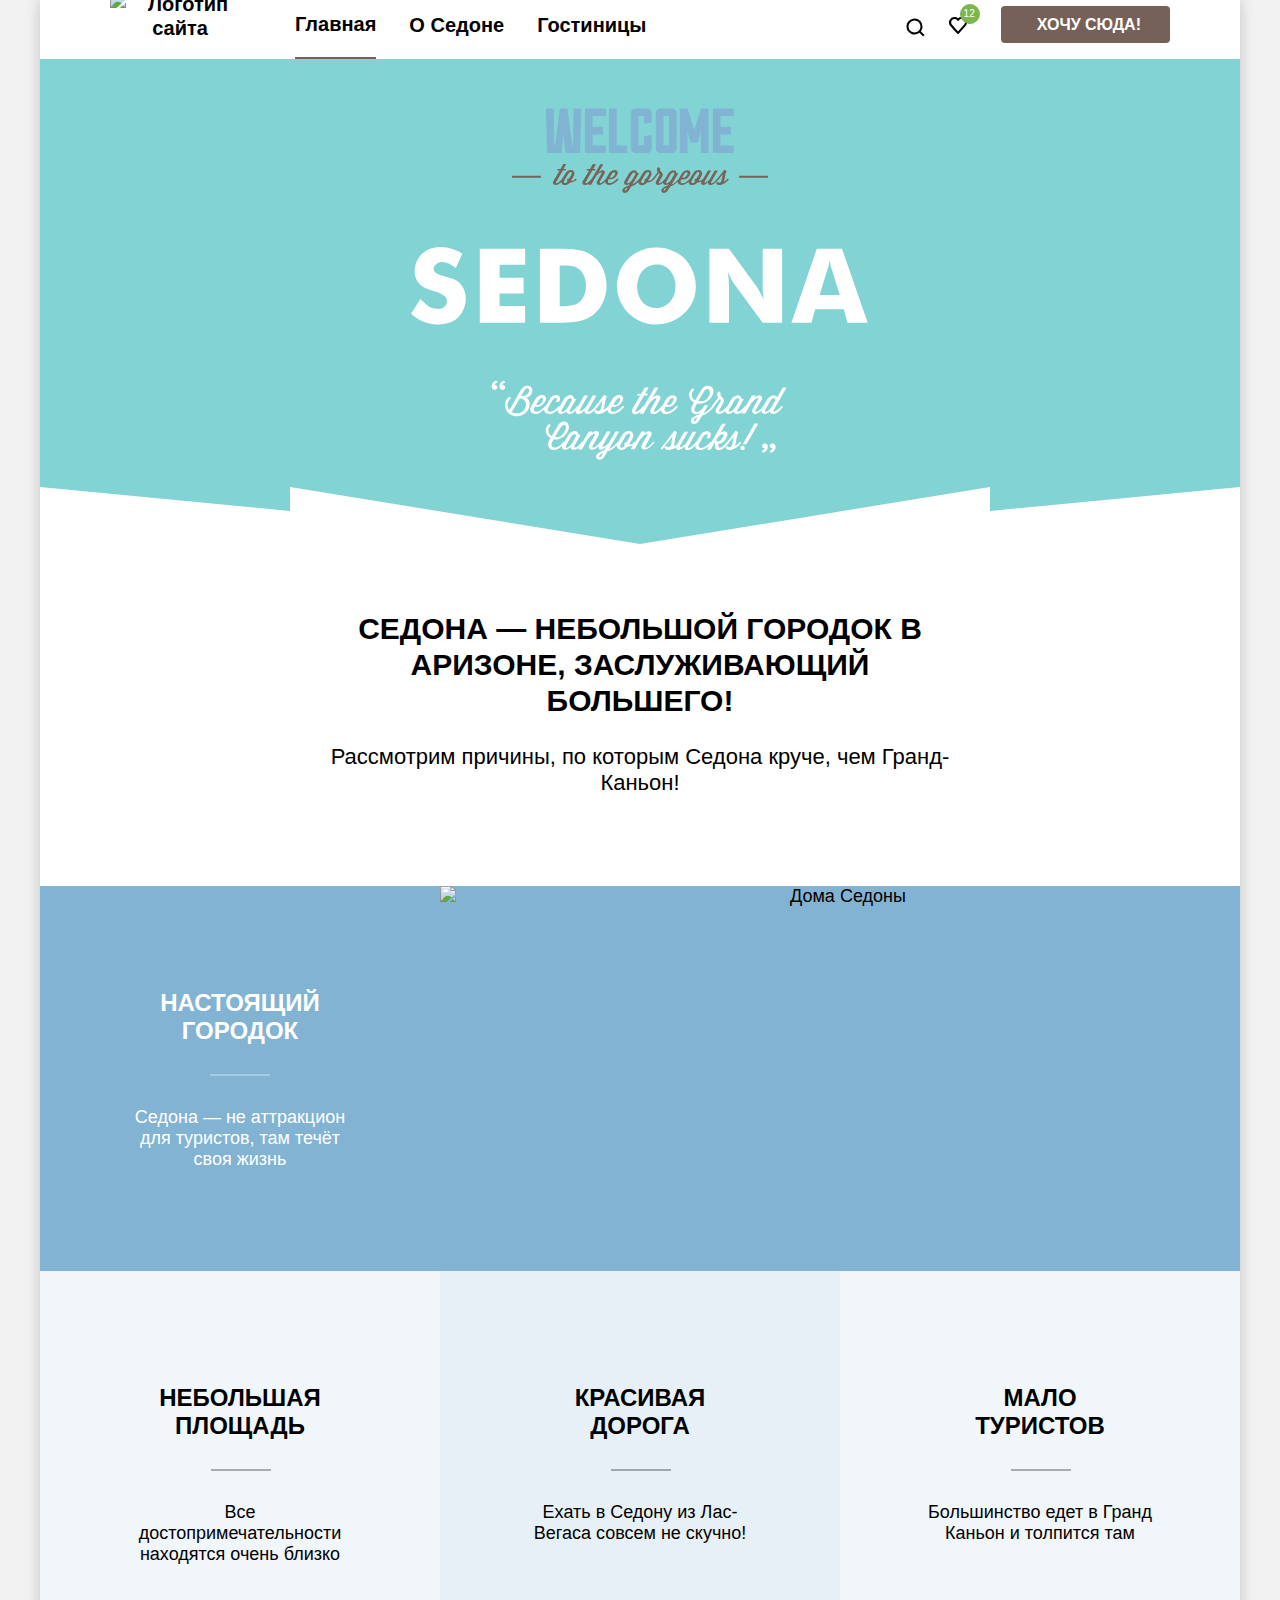
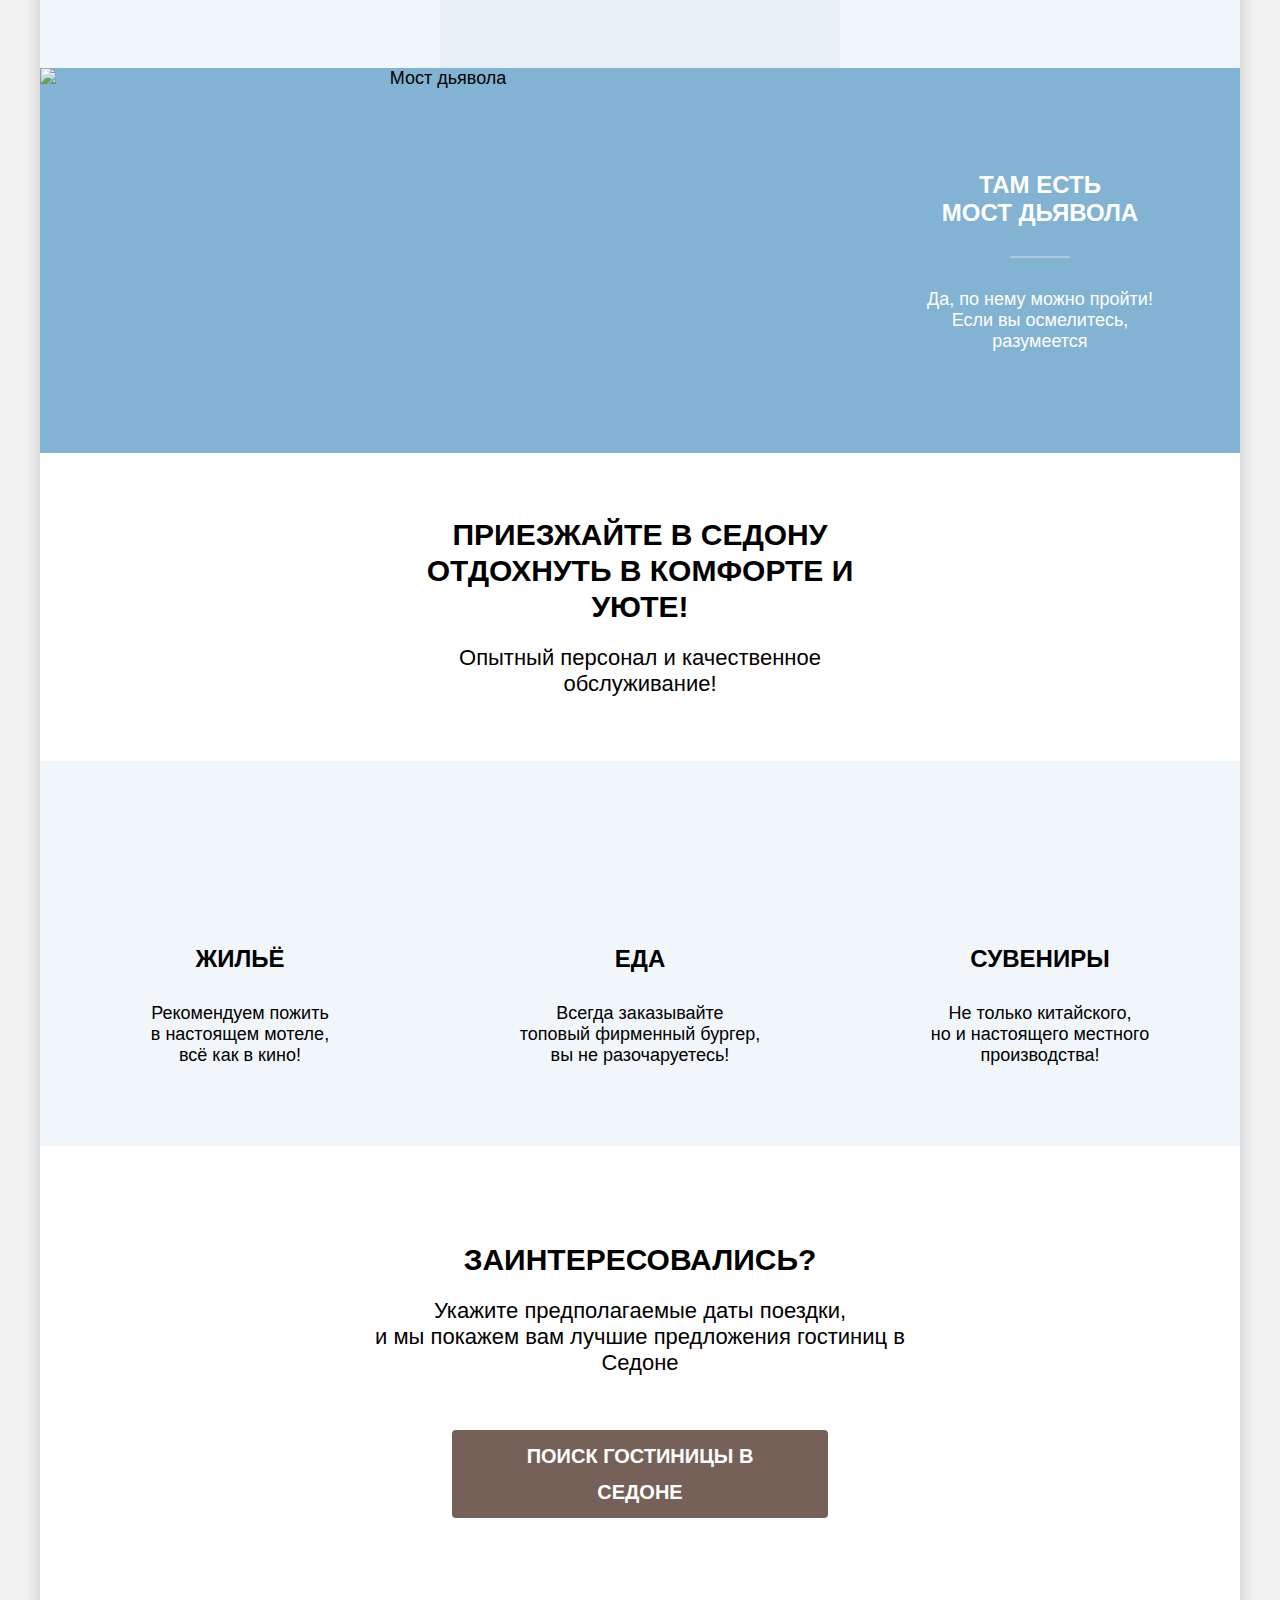
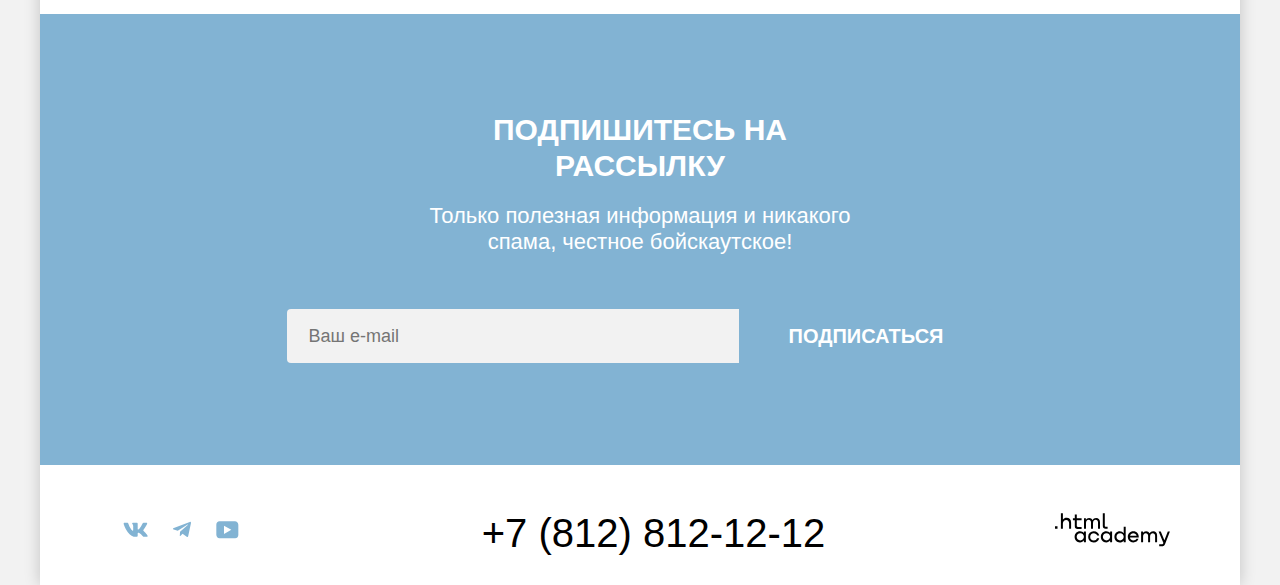
==== commit 01b73829: "Add files via upload" ====
--- a/index.html
+++ b/index.html
@@ -1,209 +1,169 @@
 <!DOCTYPE html>
 <html lang="ru">
 
-<head>
+  <head>
     <meta charset="utf-8">
     <meta name="viewport" content="width=device-width, initial-scale=1">
     <link rel="stylesheet" href="styles/styles.css">
-    <link type="image/x-icon" href="../images/favicon.ico" rel="shortcut icon">
+    <link type="image/x-icon" href="favicon.ico" rel="shortcut icon">
+    <link type="image/x-icon" href="../images/favicon.png" rel="shortcut icon">
     <title>HTML Academy: Седона</title>
-</head>
+  </head>
 
-<body>
+  <body>
     <div class="index-wrapper">
-        <header class="page-header">
-            <nav class="navigation">
-              <div class="navigation-item-logo">
-                  <a class="navigation-link navigation-link-logo" href="#">
-                      <img class="navigation-logo" src="images/logo.svg" alt="Логотип сайта">
-                  </a>
+      <header class="page-header" data-test="header">
+        <nav class="navigation">
+          <div class="navigation-item-logo">
+            <a class="navigation-link navigation-link-logo" href="#">
+              <img class="navigation-logo" src="images/logo.svg" width="140" height="70" alt="Логотип сайта">
+            </a>
+          </div>
+          <ul class="navigation-list">
+            <li class="navigation-item"><a class="navigation-link  navigation-link--current" href="#">Главная</a></li>
+            <li class="navigation-item"><a class="navigation-link" href="#">О Седоне</a></li>
+            <li class="navigation-item"><a class="navigation-link" href="catalog.html">Гостиницы</a></li>
+          </ul>
+          <ul class="navigation-user-list">
+            <li class="navigation-user-item">
+              <a class="navigation-user-link" href="#">
+                <svg xmlns="http://www.w3.org/2000/svg" class="navigation-icon-search"   width="20" height="20" >
+                  <path  d="m19.5 18-3.7-3.67c1-1.3 1.7-2.98 1.7-4.87a8 8 0 0 0-8-7.96c-4.4 0-8 3.68-8 8.06a8 8 0
+                   0 0 12.9 6.26l3.7 3.68 1.4-1.5Zm-10-2.48a6 6 0 0 1-6-5.96 6 6 0 0 1 12 0 6 6 0 0 1-6 5.96Z"/></svg>
+                  <span class="visually-hidden">Поиск</span></a>
+            </li>
+            <li class="navigation-user-item">
+              <a class="navigation-user-link" href="#">
+                 <svg xmlns="http://www.w3.org/2000/svg" class="navigation-icon-likes" width="20" height="20" ><path  d="M8.9 17a.9.9 0 0 1-.8-.4c-5.4-6.1-6.7-7.5-7-7.9A5.4 5.4 0 0 1 5.5 0C6.8 0 8 .5 9 1.3a5.46 5.46 0 0 1 9 4.1c0 1.3-.5 2.5-1.3 3.4l-7 7.9c-.2.2-.4.3-.8.3Zm-6-9.5c.3.4 3.5 4 6.1 6.9l6.2-7c.5-.5.7-1.2.7-2 0-1.8-1.5-3.3-3.3-3.3-1 0-2 .5-2.7 1.3-.3.3-.6.4-.9.4-.3 0-.6-.2-.8-.4-.7-.8-1.7-1.3-2.7-1.3-1.8 0-3.3 1.5-3.3 3.3-.1.9.3 1.6.7 2.1-.1 0-.1 0 0 0Z"/></svg>
+                <span class="visually-hidden">Понравившиеся</span></a>
+              <span class="navigation-user-like">12</span>
+            </li>
+            <li class="navigation-user-item"><a class="navigation-btn" href="#">Хочу сюда!</a></li>
+          </ul>
+        </nav>
+      </header>
+      <main class="main-index" data-test="main">
+        <h1 class="visually-hidden">Добро пожаловать в Седону</h1>
+        <section class="promo" data-test="hero">
+          <h2 class="visually-hidden"> Welcome to the Gorgeous Sedona "Because the Grand Canyon sucks!"</h2>
+        </section>
+        <section class="reasons" data-test="advantages">
+          <h2 class="visually-hidden">Причины посетить Седону</h2>
+          <p class="reasons-decription">Седона — небольшой городок в Аризоне, заслуживающий большего!</p>
+          <p class="reasons-text">Рассмотрим причины, по которым Седона круче, чем Гранд-Каньон!</p>
+          <ul class="reasons-list">
+            <li class="reasons-item reasons-item-special ">
+              <div class="reasons-item-wrapper reasons-special">
+                <h3 class="reasons-title">Настоящий городок</h3>
+                <p class="reasons-content">Седона — не аттракцион для туристов, там течёт своя жизнь</p>
               </div>
-                <ul class="navigation-list">
-                    <li class="navigation-item"><a class="navigation-link  navigation-link--current" href="#">Главная</a></li>
-                    <li class="navigation-item"><a class="navigation-link" href="#">О седоне</a></li>
-                    <li class="navigation-item"><a class="navigation-link" href="catalog.html">Гостиницы</a></li>
-                </ul>
-                <ul class="navigation-user-list">
-                    <li class="navigation-user-item">
-                        <a class="navigation-user-link" href="#"><img class="navigation-icon-search" src="images/icon-search.svg" alt="Найти"><span class="visually-hidden">Поиск</span></a>
-                    </li>
-                    <li class="navigation-user-item">
-                        <a class="navigation-user-link" href="#"><img class="navigation-icon-likes" src="images/icon-heart.svg" alt="Избранное"><span class="visually-hidden">Понравишееся</span></a>
-                        <span class="navigation-user-like">12</span>
-                    </li>
-                    <li class="navigation-item"><a class="navigation-btn" href="#">Хочу сюда!</a></li>
-                </ul>
-            </nav>
-        </header>
-        <main class="main-index">
-            <h1 class="visually-hidden">Добро пожаловать в Седону</h1>
-            <section class="promo">
-                <h2 class="visually-hidden"> Welcome to the Gorgeous Sedona "Because the Grand Canyon sucks!"</h2>
-            </section>
-            <section class="reasons">
-                <h2 class="visually-hidden">Причины посетить Седону</h2>
-                <p class="reasons-decription">Седона — небольшой городок в Аризоне, заслуживающий большего!</p>
-                <p class="reasons-text">Рассмотрим причины, по которым Седона круче, чем Гранд-Каньон!</p>
-                <ul class="reasons-list">
-                    <li class="reasons-item reasons-item-special ">
-                        <div class="reasons-item-wrapper reasons-special">
-                            <h3 class="reasons-title">Настоящий городок</h3>
-                            <span class="reasons-item-line">&mdash;</span>
-                            <p class="reasons-content">Седона — не аттракцион для туристов, там течёт своя жизнь</p>
-                        </div>
-                        <img class="reasons-img-home" width="800" height="385" src="images/reasons-town.jpg" alt="Дома Седоны">
-                    </li>
+              <img class="reasons-img-home" width="800" height="385" src="images/reasons-town.jpg" alt="Дома Седоны">
+            </li>
 
-                    <li class="reasons-item reasons-item-usually">
-                        <h3 class="reasons-title">Небольшая площадь</h3>
-                        <span class="reasons-item-line">&mdash;</span>
-                        <p class="reasons-content">Все достопримечательности находятся очень близко</p>
-                    </li>
+            <li class="reasons-item reasons-item-usually">
+              <h3 class="reasons-title">Небольшая площадь</h3>
+              <p class="reasons-content">Все достопримечательности находятся очень близко</p>
+            </li>
 
-                    <li class="reasons-item reasons-item-usually reasons-item-dark">
-                        <h3 class="reasons-title">Красивая дорога</h3>
-                        <span class="reasons-item-line">&mdash;</span>
-                        <p class="reasons-content">Ехать в Седону из Лас-Вегаса совсем не скучно!</p>
-                    </li>
+            <li class="reasons-item reasons-item-usually reasons-item-dark">
+              <h3 class="reasons-title">Красивая <br> дорога</h3>
+              <p class="reasons-content">Ехать в Седону из Лас-Вегаса совсем не скучно!</p>
+            </li>
 
-                    <li class="reasons-item reasons-item-usually">
-                        <h3 class="reasons-title">Мало туристов</h3>
-                        <span class="reasons-item-line">&mdash;</span>
-                        <p class="reasons-content">Большинство едет в Гранд Каньон и толпится там</p>
-                    </li>
-                    <li class="reasons-item reasons-item-special">
-                        <img class="reasons-img-bridge" width="800" height="385" src="images/reasons-bridge.jpg" alt="Мост дьявола">
-                        <div class="reasons-item-wrapper reasons-special">
-                            <h3 class="reasons-title">Там есть мост дьявола</h3>
-                            <span class="reasons-item-line">&mdash;</span>
-                            <p class="reasons-content">Да, по нему можно пройти! Если вы осмелитесь, разумеется</p>
-                        </div>
-                    </li>
+            <li class="reasons-item reasons-item-usually">
+              <h3 class="reasons-title">Мало <br> туристов</h3>
+              <p class="reasons-content">Большинство едет в Гранд Каньон и толпится там</p>
+            </li>
+            <li class="reasons-item reasons-item-special">
+              <img class="reasons-img-bridge" width="800" height="385" src="images/reasons-bridge.jpg"
+                alt="Мост дьявола">
+              <div class="reasons-item-wrapper reasons-special">
+                <h3 class="reasons-title">Там есть <br> мост дьявола</h3>
+                <p class="reasons-content">Да, по нему можно пройти! Если вы осмелитесь, разумеется</p>
+              </div>
+            </li>
 
-                </ul>
-            </section>
-            <section class="advantages">
-                <h2 class="advantages-title">Приезжайте в Седону отдохнуть в комфорте и уюте!</h2>
-                <p class="advantages-description">Опытный персонал и качественное обслуживание!</p>
-                <ul class="advantages-list">
-                    <li class="advantages-item advantages-item-houses">
-                        <h3 class="advantages-subtitle">Жильё</h3>
-                        <span class="advantages-item-line">&mdash;</span>
-                        <p class="advantages-content">Рекомендуем пожить в настоящем мотеле, всё как в кино!</p>
-                    </li>
-                    <li class="advantages-item advantages-item-foods">
-                        <h3 class="advantages-subtitle">Еда</h3>
-                        <span class="advantages-item-line">&mdash;</span>
-                        <p class="advantages-content">Всегда заказывайте топовый фирменный бургер, вы не разочаруетесь!</p>
-                    </li>
-                    <li class="advantages-item advantages-item-gifts">
-                        <h3 class="advantages-subtitle">Сувениры</h3>
-                        <span class="advantages-item-line">&mdash;</span>
-                        <p class="advantages-content">Не только китайского, но и настоящего местного производства!</p>
-                    </li>
-                </ul>
-            </section>
-            <section class="search">
-                <h2 class="search-title">Заинтересовались?</h2>
-                <p class="search-text">Укажите предполагаемые даты поездки,<br> и мы покажем вам лучшие предложения гостиниц в Седоне
-                </p>
-                <div class="popup-bg visually-hidden">
-                <div class="popup-module">
-                  <h2 class="popup-title">Поиск гостиницы в Седоне</h2>
-                  <a class="btn popup-close-btn" href="#"><span class="visually-hidden">Закрыть</span></a>
-                  <form class="popup-form" action="https://echo.htmlacademy.ru/" method="post">
-                    <div class="popup-form-wrapper">
-                      <div class="popup-wrapper-row">
-                        <label class="popup-date popup-date-arrived" for="arrived">Дата заезда:</label>
-                        <div class="popup-input-wrapper">
-                          <input class="popup-input popup-arrived" id="arrived"  type="text" value="27 апреля 2020">
-                          <p class="popup-text popup-text-error">Мы не можем отправить вас в прошлое.</p>
-                          <p class="popup-text popup-text-info visually-hidden">На эти даты есть свободные номера. Пока есть.</p>
-                        </div>
-                      </div>
-                      <div class="popup-wrapper-row">
-                          <label class="popup-date popup-date-departure" for="departure">Дата выезда:</label>
-                        <div class="popup-input-wrapper">
-                          <input class="popup-input popup-departure" id="departure"  type="text" value="1 сентября 2023">
-                          <p class="popup-text popup-text-error visually-hidden">Мы не можем отправить вас в прошлое.</p>
-                          <p class="popup-text popup-text-info">На эти даты есть свободные номера. Пока есть.</p>
-                        </div>
-                      </div>
-                      <div class="popup-wrapper-row">
-                        <div class="popup-container">
-                          <label class="popup-date popup-adults" for="adults">Взрослые:</label>
-                          <div class="popup-box">
-                            <a class="popup-quantity popup-quantity-minus">-</a>
-                            <input class="popup-input  popup-input-number" id="adults"  type="text" value="2">
-                            <a class="popup-quantity popup-quantity-plus">+</a>
-                        </div>
-                        </div>
-                        <div class="popup-container">
-                          <label class="popup-date popup-children" for="children">Дети:</label>
-                          <div class="popup-area">
-                            <a href="#" class="popup-info-btn">i</a>
-                            <p class="popup-info-block">Укажите количество детей, которые будут с вами, возраст которых от 6 до 18 лет.
-                            Дети до 6 лет размещаются бесплатно.</p>
-                          </div>
-                          <div class="popup-box">
-                            <a class="popup-quantity popup-quantity-minus">-</a>
-                            <input class="popup-input popup-input-number" id="children"  type="text" value="2">
-                            <a class="popup-quantity popup-quantity-plus">+</a>
-                        </div>
-                        </div>
-                      </div>
-                    </div>
-                    <a class="btn popup-search-btn">Найти</a>
-                </form>
-                </div>
-              </div>
-                <a class="btn search-modal-btn ">Поиск гостиницы в Седоне</a>
-            </section>
-            <section class="subscribe">
-                <h2 class="subscribe-title">Подпишитесь на рассылку</h2>
-                <p class="subscribe-text">Только полезная информация и никакого спама, честное бойскаутское!</p>
-                <form class="subscribe-form" action="https://echo.htmlacademy.ru/" method="post">
-                    <input class="subscribe-email" type="text" value="Ваш e-mail">
-                    <a class="btn subscribe-btn">Подписаться</a>
-                </form>
-            </section>
-        </main>
-        <footer class="footer">
-            <div class="footer-wrapper">
-                <ul class="footer-social social-list">
-                    <li class="social-item">
-                        <a class="social-link" href="#">
-                            <svg class="social-img-vk" xmlns="http://www.w3.org/2000/svg" width="25" height="15" fill="none"><path  fill-rule="evenodd"
-                              d="M24.12 1.8c.16-.54 0-.94-.8-.94H20.7c-.67 0-.98.34-1.15.73 0 0-1.33 3.2-3.22 5.27-.61.6-.9.8-1.23.8-.16 0-.41-.2-.41-.75v-5.1c0-.66-.19-.95-.74-.95H9.82c-.42 0-.67.3-.67.59 0 .62.95.76 1.04 2.51v3.8c0 .83-.15.98-.48.98-.9 0-3.06-3.2-4.34-6.88-.25-.72-.5-1-1.18-1H1.57c-.75 0-.9.34-.9.73 0 .68.89 4.07 4.14 8.55 2.17 3.06 5.23 4.72 8 4.72 1.68 0 1.88-.37 1.88-1v-2.32c0-.74.16-.88.7-.88.38 0 1.05.19 2.6 1.66 1.79 1.75 2.08 2.54 3.08 2.54h2.63c.75 0 1.12-.37.9-1.1-.23-.72-1.08-1.77-2.2-3.02-.62-.71-1.54-1.48-1.82-1.86-.39-.5-.28-.71 0-1.15 0 0 3.2-4.42 3.54-5.93Z" clip-rule="evenodd"/></svg>
-                            <span class="visually-hidden">Мы в ВКонтакте</span>
-                        </a>
-                    </li>
-                    <li class="social-item">
-                        <a class="social-link" href="#">
-                            <svg class="social-img-telegram" xmlns="http://www.w3.org/2000/svg" width="18" height="17" fill="none"><path
-                            d="M16.79.96.84 7.1c-1.09.44-1.08 1.05-.2 1.32l4.1 1.28 9.47-5.98c.44-.27.85-.13.52.17l-7.68 6.93-.28 4.22c.41 0 .6-.2.83-.41l1.99-1.94 4.13 3.06c.77.42 1.31.2 1.5-.71l2.72-12.8c.28-1.1-.43-1.61-1.16-1.28Z"/></svg>
-                            <span class="visually-hidden">Мы в Телеграм</span>
-                        </a>
-                    </li>
-                    <li class="social-item">
-                        <a class="social-link" href="#">
-                            <svg class="social-img-youtube" xmlns="http://www.w3.org/2000/svg" width="23" height="18" fill="none"><path
-                            d="M18.94.36H3.51C1.65.36.33 1.95.33 3.76v10.09c0 1.91 1.32 3.5 3.18 3.5h15.65c1.64 0 3.17-1.59 3.17-3.4V3.76c-.22-1.8-1.53-3.4-3.39-3.4ZM7.99 12.89V4.82l7.34 4.04-7.34 4.03Z"/></svg>
-                            <span class="visually-hidden">Мы в YouTube</span>
-                        </a>
-                    </li>
-                </ul>
-            </div>
-            <div class="contact">
-                <a class="contact-link" href="tel:+78128121212">+7 (812) 812-12-12</a>
-            </div>
-            <div>
-                <a class="footer-link-academy" href="https://htmlacademy.ru/intensive/htmlcss">
-                    <svg xmlns="http://www.w3.org/2000/svg" width="115" height="34" fill="none">
-                    <path  d="M0 13.26v2.6h2.5v-2.6H0ZM11.6 4.86c-1.6 0-2.8.7-3.6 1.7h-.1V.36h-2v15.5h2v-5.3c0-2.1 1.3-3.6 3.3-3.6 1.8 0 2.9 1.4 2.9 3.2v5.7h2v-6.1c.1-3-1.8-4.9-4.5-4.9ZM26.6 5.16h-4.8v-3.7h-2v3.8h-1.9v2h1.9v6c0 1.7 1 2.7 2.7 2.7h4.1v-2h-3.7c-.7 0-1.1-.4-1.1-1.1v-5.7h4.8v-2ZM41.1 4.96c-1.6 0-2.9.8-3.5 2.1h-.1c-.6-1.2-1.8-2.1-3.4-2.1-1.4 0-2.5.8-3.1 1.8h-.1v-1.6H29v10.6h2v-5.4c0-2 1-3.5 2.6-3.5 1.5 0 2.4 1 2.4 2.6v6.3h2v-5.6c0-2.4 1.4-3.3 2.6-3.3 1.5 0 2.4 1 2.4 2.6v6.3h2v-6.5c.1-2.5-1.4-4.3-3.9-4.3ZM47.8 13.06c0 1.7 1 2.7 2.8 2.7h2v-2h-1.7c-.7 0-1.1-.4-1.1-1.1V.36h-2v12.7ZM28.9 20.06c-.9-1.1-2.2-1.8-3.9-1.8-3.1 0-5.4 2.3-5.4 5.6s2.3 5.6 5.4 5.6c1.8 0 3-.8 3.8-1.9h.1v1.6h2v-10.6h-2v1.5Zm-3.6 7.4c-2.2 0-3.6-1.6-3.6-3.6s1.4-3.6 3.6-3.6 3.6 1.6 3.6 3.6c0 1.9-1.4 3.6-3.6 3.6ZM44.2 22.36c-.5-2.4-2.6-4.1-5.4-4.1a5.4 5.4 0 0 0-5.6 5.6c0 3.1 2.2 5.6 5.6 5.6 2.8 0 4.9-1.8 5.4-4.2h-2.1a3.4 3.4 0 0 1-3.3 2.3c-2.2 0-3.6-1.6-3.6-3.6s1.4-3.6 3.6-3.6c1.6 0 2.8 1 3.3 2.2h2.1v-.2ZM55.1 20.06c-.9-1.1-2.2-1.8-3.9-1.8-3.1 0-5.4 2.3-5.4 5.6s2.3 5.6 5.4 5.6c1.8 0 3-.8 3.8-1.9h.1v1.6h2v-10.6h-2v1.5Zm-3.6 7.4c-2.2 0-3.6-1.6-3.6-3.6s1.4-3.6 3.6-3.6 3.6 1.6 3.6 3.6c0 1.9-1.5 3.6-3.6 3.6ZM68.7 20.16c-.9-1.1-2.2-1.9-3.9-1.9-3.1 0-5.4 2.3-5.4 5.6s2.2 5.6 5.4 5.6c1.7 0 3-.8 3.8-1.8h.1v1.5h2v-15.4h-2v6.4Zm-3.6 7.3c-2.2 0-3.6-1.6-3.6-3.6s1.4-3.6 3.6-3.6 3.6 1.6 3.6 3.6c-.1 2-1.5 3.6-3.6 3.6ZM78.3 18.26c-3.3 0-5.5 2.5-5.5 5.6 0 3 2.1 5.6 5.5 5.6 2.5 0 4.5-1.3 5.2-3.6h-2.1c-.5 1-1.6 1.6-3 1.6-1.9 0-3.3-1.3-3.4-2.9h8.8c.2-3.6-2-6.3-5.5-6.3Zm0 1.9c1.7 0 3 1 3.3 2.6h-6.5c.3-1.5 1.5-2.6 3.2-2.6ZM98.2 18.26c-1.6 0-2.9.8-3.6 2h-.1c-.6-1.2-1.8-2-3.4-2-1.4 0-2.5.7-3.1 1.8v-1.5h-1.9v10.6h2v-5.4c0-2 1-3.4 2.6-3.5 1.5 0 2.4 1 2.4 2.6v6.3h2v-5.6c0-2.4 1.4-3.3 2.6-3.3 1.5 0 2.4 1 2.4 2.6v6.3h2v-6.5c.1-2.6-1.4-4.4-3.9-4.4ZM109.4 27.36l-3.6-8.9h-2.2l4.8 11.6c-.3.9-.7 1.2-1.7 1.2h-2.5v2h2.5c1.8 0 2.8-.8 3.5-2.6l4.7-12.2h-2.1l-3.4 8.9Z"/></svg></a>
-            </div>
-        </footer>
+          </ul>
+        </section>
+        <section class="advantages" data-test="service">
+          <h2 class="advantages-title">Приезжайте в Седону отдохнуть в комфорте и уюте!</h2>
+          <p class="advantages-description">Опытный персонал и качественное обслуживание!</p>
+          <ul class="advantages-list">
+            <li class="advantages-item advantages-item-houses">
+              <h3 class="advantages-subtitle">Жильё</h3>
+              <p class="advantages-content">Рекомендуем пожить <br> в настоящем мотеле,<br> всё как в кино!</p>
+            </li>
+            <li class="advantages-item advantages-item-foods">
+              <h3 class="advantages-subtitle">Еда</h3>
+              <p class="advantages-content">Всегда заказывайте<br> топовый фирменный бургер,<br> вы не разочаруетесь!
+              </p>
+            </li>
+            <li class="advantages-item advantages-item-gifts">
+              <h3 class="advantages-subtitle">Сувениры</h3>
+              <p class="advantages-content">Не только китайского,<br> но и настоящего местного<br> производства!</p>
+            </li>
+          </ul>
+        </section>
+        <section class="search">
+          <h2 class="search-title">Заинтересовались?</h2>
+          <p class="search-text">Укажите предполагаемые даты поездки,<br> и мы покажем вам лучшие предложения гостиниц в
+            Седоне
+          </p>
+          <a class="btn search-modal-btn " href="modal.html">Поиск гостиницы в Седоне</a>
+        </section>
+        <section class="subscribe" data-test="subscribe">
+          <h2 class="subscribe-title">Подпишитесь на рассылку</h2>
+          <p class="subscribe-text">Только полезная информация и никакого спама, честное бойскаутское!</p>
+          <form class="subscribe-form" action="https://echo.htmlacademy.ru/" method="get">
+            <input class="subscribe-email" type="text" placeholder="Ваш e-mail" required>
+            <a class="btn subscribe-btn" tabindex="0">Подписаться</a>
+          </form>
+        </section>
+      </main>
+      <footer class="footer" data-test="footer">
+        <div class="footer-wrapper">
+          <ul class="footer-social social-list">
+            <li class="social-item">
+              <a class="social-link" href="#">
+                <svg class="social-img-vk" xmlns="http://www.w3.org/2000/svg" width="25" height="15" fill="none">
+                  <path fill-rule="evenodd"
+                    d="M24.12 1.8c.16-.54 0-.94-.8-.94H20.7c-.67 0-.98.34-1.15.73 0 0-1.33 3.2-3.22 5.27-.61.6-.9.8-1.23.8-.16 0-.41-.2-.41-.75v-5.1c0-.66-.19-.95-.74-.95H9.82c-.42 0-.67.3-.67.59 0 .62.95.76 1.04 2.51v3.8c0 .83-.15.98-.48.98-.9 0-3.06-3.2-4.34-6.88-.25-.72-.5-1-1.18-1H1.57c-.75 0-.9.34-.9.73 0 .68.89 4.07 4.14 8.55 2.17 3.06 5.23 4.72 8 4.72 1.68 0 1.88-.37 1.88-1v-2.32c0-.74.16-.88.7-.88.38 0 1.05.19 2.6 1.66 1.79 1.75 2.08 2.54 3.08 2.54h2.63c.75 0 1.12-.37.9-1.1-.23-.72-1.08-1.77-2.2-3.02-.62-.71-1.54-1.48-1.82-1.86-.39-.5-.28-.71 0-1.15 0 0 3.2-4.42 3.54-5.93Z"
+                    clip-rule="evenodd" /></svg>
+                <span class="visually-hidden">Мы в ВКонтакте</span>
+              </a>
+            </li>
+            <li class="social-item">
+              <a class="social-link" href="#">
+                <svg class="social-img-telegram" xmlns="http://www.w3.org/2000/svg" width="18" height="17" fill="none">
+                  <path
+                    d="M16.79.96.84 7.1c-1.09.44-1.08 1.05-.2 1.32l4.1 1.28 9.47-5.98c.44-.27.85-.13.52.17l-7.68 6.93-.28 4.22c.41 0 .6-.2.83-.41l1.99-1.94 4.13 3.06c.77.42 1.31.2 1.5-.71l2.72-12.8c.28-1.1-.43-1.61-1.16-1.28Z" />
+                  </svg>
+                <span class="visually-hidden">Мы в Телеграм</span>
+              </a>
+            </li>
+            <li class="social-item">
+              <a class="social-link" href="#">
+                <svg class="social-img-youtube" xmlns="http://www.w3.org/2000/svg" width="23" height="18" fill="none">
+                  <path
+                    d="M18.94.36H3.51C1.65.36.33 1.95.33 3.76v10.09c0 1.91 1.32 3.5 3.18 3.5h15.65c1.64 0 3.17-1.59 3.17-3.4V3.76c-.22-1.8-1.53-3.4-3.39-3.4ZM7.99 12.89V4.82l7.34 4.04-7.34 4.03Z" />
+                  </svg>
+                <span class="visually-hidden">Мы в YouTube</span>
+              </a>
+            </li>
+          </ul>
+        </div>
+        <div class="contact">
+          <a class="contact-link" href="tel:+78128121212">+7 (812) 812-12-12</a>
+        </div>
+        <div>
+          <a class="footer-link-academy" href="https://htmlacademy.ru/intensive/htmlcss" target="_blank" rel="noopener noreferrer">
+            <svg xmlns="http://www.w3.org/2000/svg" width="115" height="34" fill="none" role="img" aria-label="Перейти на сайт htmlacademy">
+              <path
+                d="M0 13.26v2.6h2.5v-2.6H0ZM11.6 4.86c-1.6 0-2.8.7-3.6 1.7h-.1V.36h-2v15.5h2v-5.3c0-2.1 1.3-3.6 3.3-3.6 1.8 0 2.9 1.4 2.9 3.2v5.7h2v-6.1c.1-3-1.8-4.9-4.5-4.9ZM26.6 5.16h-4.8v-3.7h-2v3.8h-1.9v2h1.9v6c0 1.7 1 2.7 2.7 2.7h4.1v-2h-3.7c-.7 0-1.1-.4-1.1-1.1v-5.7h4.8v-2ZM41.1 4.96c-1.6 0-2.9.8-3.5 2.1h-.1c-.6-1.2-1.8-2.1-3.4-2.1-1.4 0-2.5.8-3.1 1.8h-.1v-1.6H29v10.6h2v-5.4c0-2 1-3.5 2.6-3.5 1.5 0 2.4 1 2.4 2.6v6.3h2v-5.6c0-2.4 1.4-3.3 2.6-3.3 1.5 0 2.4 1 2.4 2.6v6.3h2v-6.5c.1-2.5-1.4-4.3-3.9-4.3ZM47.8 13.06c0 1.7 1 2.7 2.8 2.7h2v-2h-1.7c-.7 0-1.1-.4-1.1-1.1V.36h-2v12.7ZM28.9 20.06c-.9-1.1-2.2-1.8-3.9-1.8-3.1 0-5.4 2.3-5.4 5.6s2.3 5.6 5.4 5.6c1.8 0 3-.8 3.8-1.9h.1v1.6h2v-10.6h-2v1.5Zm-3.6 7.4c-2.2 0-3.6-1.6-3.6-3.6s1.4-3.6 3.6-3.6 3.6 1.6 3.6 3.6c0 1.9-1.4 3.6-3.6 3.6ZM44.2 22.36c-.5-2.4-2.6-4.1-5.4-4.1a5.4 5.4 0 0 0-5.6 5.6c0 3.1 2.2 5.6 5.6 5.6 2.8 0 4.9-1.8 5.4-4.2h-2.1a3.4 3.4 0 0 1-3.3 2.3c-2.2 0-3.6-1.6-3.6-3.6s1.4-3.6 3.6-3.6c1.6 0 2.8 1 3.3 2.2h2.1v-.2ZM55.1 20.06c-.9-1.1-2.2-1.8-3.9-1.8-3.1 0-5.4 2.3-5.4 5.6s2.3 5.6 5.4 5.6c1.8 0 3-.8 3.8-1.9h.1v1.6h2v-10.6h-2v1.5Zm-3.6 7.4c-2.2 0-3.6-1.6-3.6-3.6s1.4-3.6 3.6-3.6 3.6 1.6 3.6 3.6c0 1.9-1.5 3.6-3.6 3.6ZM68.7 20.16c-.9-1.1-2.2-1.9-3.9-1.9-3.1 0-5.4 2.3-5.4 5.6s2.2 5.6 5.4 5.6c1.7 0 3-.8 3.8-1.8h.1v1.5h2v-15.4h-2v6.4Zm-3.6 7.3c-2.2 0-3.6-1.6-3.6-3.6s1.4-3.6 3.6-3.6 3.6 1.6 3.6 3.6c-.1 2-1.5 3.6-3.6 3.6ZM78.3 18.26c-3.3 0-5.5 2.5-5.5 5.6 0 3 2.1 5.6 5.5 5.6 2.5 0 4.5-1.3 5.2-3.6h-2.1c-.5 1-1.6 1.6-3 1.6-1.9 0-3.3-1.3-3.4-2.9h8.8c.2-3.6-2-6.3-5.5-6.3Zm0 1.9c1.7 0 3 1 3.3 2.6h-6.5c.3-1.5 1.5-2.6 3.2-2.6ZM98.2 18.26c-1.6 0-2.9.8-3.6 2h-.1c-.6-1.2-1.8-2-3.4-2-1.4 0-2.5.7-3.1 1.8v-1.5h-1.9v10.6h2v-5.4c0-2 1-3.4 2.6-3.5 1.5 0 2.4 1 2.4 2.6v6.3h2v-5.6c0-2.4 1.4-3.3 2.6-3.3 1.5 0 2.4 1 2.4 2.6v6.3h2v-6.5c.1-2.6-1.4-4.4-3.9-4.4ZM109.4 27.36l-3.6-8.9h-2.2l4.8 11.6c-.3.9-.7 1.2-1.7 1.2h-2.5v2h2.5c1.8 0 2.8-.8 3.5-2.6l4.7-12.2h-2.1l-3.4 8.9Z" />
+              </svg></a>
+        </div>
+      </footer>
     </div>
-</body>
+  </body>
 
 </html>
--- a/styles/styles.css
+++ b/styles/styles.css
@@ -1,1346 +1,1472 @@
-@font-face{
-    font-family: "PT Sans";
-    font-style: normal;
-    font-weight: 400;
-    src: url("../fonts/ptsans-400.woff2") format("woff2");
-    font-display: swap;
-}
-
-@font-face{
-    font-family: "PT Sans";
-    font-style: normal;
-    font-weight: 700;
-    src: url("../fonts/ptsans-700.woff2") format("woff2");
-    font-display: swap;
+@font-face {
+  font-family: "PT Sans";
+  font-style: normal;
+  font-weight: 400;
+  src: url("../fonts/ptsans-400.woff2") format("woff2");
+  font-display: swap;
+}
+
+@font-face {
+  font-family: "PT Sans";
+  font-style: normal;
+  font-weight: 700;
+  src: url("../fonts/ptsans-700.woff2") format("woff2");
+  font-display: swap;
 }
 
 :root {
-    --brown-bg: #756157;
-    --brown-dark-bg: #615048;
-    --blue-lightest: #82d3d3;
-    --blue-bg-light: #F0F6FA;
-    --blue-bg: #82B3D3;
-    --blue-dark-bg: #68A2CA;
-    --blue-azure: #E6F0F6;
-    --green-bg: #7DB54F;
-    --green-dark-bg: #6C9E42;
-    --black: #000000;
-    --white: #ffffff;
-    --white-bg: #F2F2F2;
-    --grey: #E5E5E5;
-    --grey-silver: #999999;
-    --grey-semi: #E6E6E6;
-    --grey-darkest: #3F5E72;
-    --grey-dark: #333333;
-    --grey-asphalt: #878b8d;
-    --brown-darkest: #756257;
-    --red:#FF5757;
+  --brown-bg: #756157;
+  --brown-dark-bg: #615048;
+  --blue-lightest: #82d3d3;
+  --blue-bg-light: #F0F6FA;
+  --blue-bg: #82B3D3;
+  --blue-dark-bg: #68A2CA;
+  --blue-azure: #E6F0F6;
+  --green-bg: #7DB54F;
+  --green-dark-bg: #6C9E42;
+  --black: #000000;
+  --white: #ffffff;
+  --white-bg: #F2F2F2;
+  --grey: #E5E5E5;
+  --grey-silver: #999999;
+  --grey-semi: #E6E6E6;
+  --grey-darkest: #3F5E72;
+  --grey-dark: #333333;
+  --grey-asphalt: #878b8d;
+  --brown-darkest: #756257;
+  --red: #FF5757;
 }
 
 html {
-    box-sizing: border-box;
+  box-sizing: border-box;
 }
 
 *,
 *::before,
 *::after {
-    box-sizing: inherit;
+  box-sizing: inherit;
 }
 
 a {
-    text-decoration: none;
+  text-decoration: none;
 }
 
 .visually-hidden:not(:focus):not(:active),
 input[type="checkbox"].visually-hidden,
 input[type="radio"].visually-hidden {
-    position: absolute;
-    width: 1px;
-    height: 1px;
-    margin: -1px;
-    border: 0;
-    padding: 0;
-    white-space: nowrap;
-    clip-path: inset(100%);
-    clip: rect(0 0 0 0);
-    overflow: hidden;
+  position: absolute;
+  width: 1px;
+  height: 1px;
+  margin: -1px;
+  border: 0;
+  padding: 0;
+  white-space: nowrap;
+  clip-path: inset(100%);
+  clip: rect(0 0 0 0);
+  overflow: hidden;
 }
 
 body {
-    margin: 0;
-    padding: 0;
-    font-family: "PT Sans", sans-serif;
-    font-size: 18px;
-    line-height: 21px;
-    color: var(--black);
-    background-color: var(--white-bg);
-    position: relative;
+  position: relative;
+  margin: 0;
+  padding: 0;
+  font-family: "PT Sans", sans-serif;
+  font-size: 18px;
+  line-height: 21px;
+  color: var(--black);
+  background-color: var(--white-bg);
 }
 
 .btn {
-    font-family: "PT Sans", sans-serif;
+  font-family: "PT Sans", sans-serif;
 }
 
 .index-wrapper {
-    background-color: var(--white);
-    box-shadow: 0 0 15px 0 rgba(0, 0, 0, 0.2);
-    width: 1200px;
-    margin: 0 auto;
-    position: relative;
+  position: relative;
+  width: 1200px;
+  margin: 0 auto;
+  background-color: var(--white);
+  box-shadow: 0 0 15px 0 rgba(0, 0, 0, 0.2);
+}
+.page-wrapper {
+  background-color:var(--white);
 }
 
 .page-header {
-    color: var(--black);
-    background-color: var(--white);
+  color: var(--black);
+  background-color: var(--white);
 }
 
 .navigation {
-    padding: 0 40px;
-    display: flex;
-    justify-content:left;
+  display: flex;
+  justify-content: left;
+  padding: 0 70px;
 }
 
 .navigation-list {
-    padding: 0;
-    margin: 0;
-    list-style: none;
-    display: flex;
-    align-items: center;
-    flex-wrap: wrap;
+  display: flex;
+  flex-wrap: wrap;
+  align-items: center;
+  margin: 0;
+  margin-left: 29px;
+  padding: 0;
+  list-style: none;
 }
 
 .navigation-item {
-    margin: 0 16px;
+  margin: 0 16px;
+  margin-right: 17px;
 }
 
 .navigation-link {
-    font-size: 20px;
-    line-height: 24px;
-    color: var(--black);
-    font-weight: 700;
-    text-align: center;
-    padding:15px 0;
-    display: block;
+  display: block;
+  font-size: 20px;
+  line-height: 24px;
+  color: var(--black);
+  font-weight: 700;
+  text-align: center;
+  padding: 21px 0;
+  padding-top: 12px;
+}
+.navigation-link:hover,
+.navigation-link:focus {
+  color:var(--brown-bg);
+}
+.navigation-link:active{
+  color:rgba(117, 97, 87, 0.3);
 }
 
 .navigation-link--current {
-    border-bottom: 2px solid var(--brown-darkest);
+  border-bottom: 2px solid var(--brown-darkest);
 }
 
 .navigation-link-logo {
-    padding: 0;
-    margin-right: 30px;
-}
+  margin-right: 30px;
+  padding: 0;
+}
+
 .navigation-logo {
+  position: absolute;
+  top: -8px;
+  left: 0;
   display: block;
-  position: absolute;
-  top: 0;
-}
+}
+
 .navigation-item-logo {
-  min-width:140px;
   position: relative;
+  min-width: 140px;
 }
 
 .navigation-user-list {
-    padding: 0;
-    margin: 0;
-    list-style: none;
-    display: flex;
-    justify-content: flex-end;
-    align-items: center;
-    margin-left: auto;
-    min-width: 300px;
-    flex-wrap: wrap;
+  display: flex;
+  flex-wrap: wrap;
+  justify-content: flex-end;
+  align-items: center;
+  min-width: 300px;
+  margin: 0;
+  margin-left: auto;
+  padding: 0;
+  list-style: none;
 }
 
 .navigation-user-item {
-    position: relative;
+  position: relative;
 }
 
 .navigation-user-item .navigation-user-like {
-    color: var(--white);
-    position: absolute;
-    top: 18px;
-    right: 7px;
-    border-radius: 50%;
-    font-size: 10px;
-    line-height: 10px;
-    z-index: 2;
+  position: absolute;
+  top: 7px;
+  right: 6px;
+  z-index: 2;
+  color: var(--white);
+  border-radius: 50%;
+  font-size: 10px;
+  line-height: 10px;
 }
 
 .navigation-user-like::before {
-    content: "";
-    position: absolute;
-    top: -5px;
-    right: -5px;
-    width: 20px;
-    height: 20px;
-    border-radius: 50%;
-    border: 1px solid var(--green-bg);
-    background-color: var(--green-bg);
-    z-index: -1;
+  content: "";
+  position: absolute;
+  top: -5px;
+  right: -5px;
+  z-index: -1;
+  width: 20px;
+  height: 20px;
+  border-radius: 50%;
+  border: 1px solid var(--green-bg);
+  background-color: var(--green-bg);
+}
+.navigation-user-link svg:hover,
+.navigation-user-link svg:focus {
+  fill:var(--brown-bg);
+}
+.navigation-user-link svg:active{
+  fill:rgba(117, 97, 87, 0.3);
 }
 
 .navigation-user-link {
-    font-size: 20px;
-    line-height: 24px;
-    color: var(--black);
-    font-weight: 700;
-    text-align: center;
-    padding: 15px 12px;
-    display: block;
+  display: block;
+  font-size: 20px;
+  line-height: 24px;
+  color: var(--black);
+  font-weight: 700;
+  text-align: center;
+  padding: 15px 12px;
 }
 
 .navigation-btn {
-    font-size: 16px;
-    line-height: 20px;
-    font-weight: 700;
-    text-transform: uppercase;
-    color: var(--white);
-    background-color: var(--brown-bg);
-    border-radius: 4px;
-    padding: 8px 34px;
-    margin-left: 20px;
-    min-width: 160px;
+  display: block;
+  min-width: 160px;
+  margin-left: 20px;
+  margin-top: -10px;
+  padding: 8px 34px;
+  padding-left: 36px;
+  padding-right: 29px;
+  padding-top: 9px;
+  font-size: 16px;
+  line-height: 20px;
+  font-weight: 700;
+  text-transform: uppercase;
+  color: var(--white);
+  background-color: var(--brown-bg);
+  border-radius: 4px;
 }
 
 .navigation-btn:hover {
-    background-color: var(--brown-dark-bg);
+  background-color: var(--brown-dark-bg);
 }
 
 .navigation-btn:active {
-    background-color: var(--brown-bg);
-    color: rgba(255, 255, 255, 0.3);
+  background-color: var(--brown-bg);
+  color: rgba(255, 255, 255, 0.3);
 }
 
 .navigation-btn:disabled {
-    background-color: var(--grey);
-    color: var(--white);
+  background-color: var(--grey);
+  color: var(--white);
 }
 
 .promo {
-    min-height: 485px;
-    background-color: var(--blue-lightest);
-    background-image: url(../images/bg-divider.svg), url(../images/bg-welcome.svg), url(../images/bg-index-welcome.jpg);
-    background-repeat: no-repeat;
-    background-position: bottom, center, center;
-    background-size: 100% auto, auto, cover;
+  min-height: 485px;
+  background-color: var(--blue-lightest);
+  background-image: url(../images/bg-divider.svg),
+    url(../images/bg-welcome.svg),
+    url(../images/bg-index-welcome.jpg);
+  background-repeat: no-repeat;
+  background-position: bottom, center 37%, center;
+  background-size: 100% auto, auto, cover;
 }
 
 .reasons {
-    padding-top: 60px;
-    max-width: 1200px;
+  max-width: 1200px;
+  padding-top: 67px;
 }
 
 .reasons-decription {
-    font-size: 30px;
-    line-height: 36px;
-    color: var(--black);
-    font-weight: 700;
-    text-align: center;
-    text-transform: uppercase;
-    margin: 0;
-    padding: 0 290px 0 290px;
+  margin: 0;
+  padding: 0 290px 0 290px;
+  font-size: 30px;
+  line-height: 36px;
+  color: var(--black);
+  font-weight: 700;
+  text-align: center;
+  text-transform: uppercase;
 }
 
 .reasons-text {
-    font-size: 22px;
-    line-height: 26px;
-    font-weight: 400;
-    text-align: center;
-    margin: 0;
-    margin-top: 25px;
-    margin-bottom: 70px;
-    padding: 0 274.5px 0 274.5px;
+  margin: 0;
+  margin-top: 25px;
+  margin-bottom: 90px;
+  padding: 0 274.5px 0 274.5px;
+  font-size: 22px;
+  line-height: 26px;
+  font-weight: 400;
+  text-align: center;
 }
 
 .reasons-list {
-    padding: 0;
-    margin: 0;
-    display: flex;
-    flex-wrap: wrap;
+  display: flex;
+  flex-wrap: wrap;
+  margin: 0;
+  padding: 0;
 }
 
 .reasons-item {
-    min-height: 385px;
-    font-size: 18px;
-    line-height: 21px;
-    font-weight: 400;
-    text-align: center;
-    display: flex;
-    flex-direction: column;
+  display: flex;
+  text-align: center;
+  flex-direction: column;
+  min-height: 385px;
+  font-size: 18px;
+  line-height: 21px;
+  font-weight: 400;
 }
 
 
 .reasons-item img {
-    object-fit: contain;
+  object-fit: contain;
 }
 
 .reasons-title {
-    font-size: 24px;
-    line-height: 28px;
-    color: var(--black);
-    font-weight: 700;
-    text-align: center;
-    text-transform: uppercase;
-    margin: 0;
-    padding: 0;
+  position: relative;
+  margin: 0;
+  margin-bottom: 44px;
+  padding: 0;
+  font-size: 24px;
+  line-height: 28px;
+  color: var(--black);
+  font-weight: 700;
+  text-align: center;
+  text-transform: uppercase;
+}
+
+.reasons-special .reasons-title {
+  margin-bottom: 62px;
+}
+
+.reasons-special .reasons-title::after {
+  content: "";
+  position: absolute;
+  top: 85px;
+  right: 84px;
+  width: 60px;
+  height: 2px;
+  border: 1px solid rgba(255, 255, 255, .3);
+}
+
+.reasons-title::after {
+  content: "";
+  position: absolute;
+  top: 85px;
+  right: 84px;
+  width: 60px;
+  height: 2px;
+  border: 1px solid rgba(0, 0, 0, .3);
 }
 
 .reasons-content {
-    font-size: 18px;
-    line-height: 21px;
-    color: var(--black);
-    font-weight: 400;
-    text-align: center;
+  font-size: 18px;
+  line-height: 21px;
+  color: var(--black);
+  font-weight: 400;
+  text-align: center;
 }
 
 .reasons-special .reasons-item-line {
-    color: var(--white);
+  color: var(--white);
 }
 
 .reasons-item-usually .reasons-item-line {
-    color: var(--black);
+  color: var(--black);
 }
 
 .reasons-item-usually {
-    width: 400px;
-    padding: 85px 112.5px;
-    background-color: var(--blue-bg-light);
+  width: 400px;
+  padding: 85px 85px;
+  padding-top: 113px;
+  background-color: var(--blue-bg-light);
 }
 
 .reasons-item-dark {
-    background-color: var(--blue-azure);
+  background-color: var(--blue-azure);
 }
 
 .reasons-item-special {
-    background-color: var(--blue-bg);
-    flex-direction: row;
+  background-color: var(--blue-bg);
+  flex-direction: row;
 }
 
 .reasons-special {
-    padding: 85px 102px;
+  padding: 85px 86px;
+  padding-bottom: 20px;
+  padding-top: 103px;
 }
 
 .reasons-item-special h3 {
-    color: var(--white);
+  color: var(--white);
 }
 
 .reasons-item-special p {
-    color: var(--white);
+  color: var(--white);
 }
 
 .advantages {
-    padding-top: 60px;
+  padding-top: 64px;
 }
 
 .advantages-list {
-    padding: 0;
-    margin: 0;
-    list-style: none;
-    display: flex;
-    flex-wrap: wrap;
-    align-items: center;
+  display: flex;
+  flex-wrap: wrap;
+  align-items: center;
+  margin: 0;
+  padding: 0;
+  list-style: none;
 }
 
 .advantages-item {
+  display: flex;
+  align-items: center;
+  justify-content: start;
+  flex-direction: column;
   width: 400px;
-    min-height: 385px;
-    font-size: 18px;
-    line-height: 21px;
-    font-weight: 400;
-    text-align: center;
-    display: flex;
-    flex-direction: column;
-    padding: 85px 112.5px;
-    padding-top: 145px;
-    align-items: center;
-    justify-content: end;
-    background-repeat: no-repeat;
-    background-position: center 65px;
-}
+  min-height: 385px;
+  font-size: 18px;
+  line-height: 21px;
+  font-weight: 400;
+  text-align: center;
+  padding: 70px 70px;
+  padding-top: 184px;
+  padding-bottom: 80px;
+  background-repeat: no-repeat;
+  background-position: center 81px;
+}
+
 
 .advantages-item-houses {
-    background-image: url(../images/icon-house.svg);
-    background-color: var(--blue-bg-light);
+  background-image: url(../images/icon-house.svg);
+  background-color: var(--blue-bg-light);
 }
 
 .advantages-item-foods {
-    background-image: url(../images/icon-food.svg);
+  background-image: url(../images/icon-food.svg);
+  background-color: var(--blue-bg-light);
 }
 
 .advantages-item-gifts {
-    background-image: url(../images/icon-gift.svg);
-    background-color: var(--blue-bg-light);
+  background-image: url(../images/icon-gift.svg);
+  background-color: var(--blue-bg-light);
 }
 
 .advantages-title {
-    font-family: "PT Sans", sans-serif;
-    margin: 0;
-    padding: 0 347.5px;
-    font-size: 30px;
-    line-height: 36px;
-    color: var(--black);
-    font-weight: 700;
-    text-align: center;
-    text-transform: uppercase;
+  margin: 0;
+  margin-bottom: 20px;
+  padding: 0 347px;
+
+  font-family: "PT Sans", sans-serif;
+  font-size: 30px;
+  font-weight: 700;
+  line-height: 36px;
+  color: var(--black);
+  text-align: center;
+  text-transform: uppercase;
 }
 
 .advantages-description {
-    margin: 0;
-    margin-top: 20px;
-    padding: 0 355px;
-    font-size: 22px;
-    line-height: 26px;
-    font-weight: 400;
-    text-align: center;
-    padding-bottom: 64px;
+  margin: 0;
+  margin-top: 20px;
+  padding: 0 355px;
+  font-size: 22px;
+  line-height: 26px;
+  font-weight: 400;
+  text-align: center;
+  padding-bottom: 64px;
 }
 
 .advantages-subtitle {
-    margin: 0;
-    font-size: 24px;
-    line-height: 28px;
-    text-align: center;
+  margin: 0;
+  margin-bottom: 30px;
+  font-size: 24px;
+  line-height: 28px;
+  text-align: center;
+  text-transform: uppercase;
 }
 
 .advantages-content {
-    margin: 0;
-    font-size: 18px;
-    line-height: 21px;
-    font-weight: 400;
-    text-align: center;
+  margin: 0;
+  font-size: 18px;
+  line-height: 21px;
+  font-weight: 400;
+  text-align: center;
 }
 
 .search {
-    padding-top: 96px;
-    padding-bottom: 96px;
+  padding-top: 96px;
+  padding-bottom: 96px;
 }
 
 .search-title {
-    font-size: 30px;
-    line-height: 36px;
-    text-align: center;
-    padding: 0 304px;
-    margin: 0;
-    margin-bottom: 20px;
+  margin: 0;
+  margin-bottom: 20px;
+  padding: 0 304px;
+  font-size: 30px;
+  line-height: 36px;
+  text-align: center;
+  text-transform: uppercase;
 }
 
 .search-text {
-    font-size: 22px;
-    line-height: 26px;
-    text-align: center;
-    padding: 0 304px;
-    margin: 0;
-    margin-bottom: 54px;
+  margin: 0;
+  margin-bottom: 54px;
+  padding: 0 304px;
+  font-size: 22px;
+  line-height: 26px;
+  text-align: center;
 }
 
 .search-modal-btn {
-    min-width: 376px;
-    border-radius: 4px;
-    padding: 8px 50px;
-    background-color: var(--brown-bg);
-    color: var(--white);
-    text-transform: uppercase;
-    font-weight: 700;
-    font-size: 20px;
-    line-height: 36px;
-    width: 376px;
-    display: block;
-    margin: 0 auto;
-    cursor: pointer;
-    text-align: center;
+  display: block;
+  min-width: 376px;
+  width: 376px;
+  margin: 0 auto;
+  padding: 8px 50px;
+  border-radius: 4px;
+  background-color: var(--brown-bg);
+  color: var(--white);
+  text-transform: uppercase;
+  font-weight: 700;
+  font-size: 20px;
+  line-height: 36px;
+  cursor: pointer;
+  text-align: center;
 }
 
 .search-modal-btn:hover,
 .search-modal-btn:focus {
-    background-color: var(--brown-dark-bg);
+  background-color: var(--brown-dark-bg);
 }
 
 .search-modal-btn:active {
-    color: rgba(255, 255, 255, 0.3);
+  color: rgba(255, 255, 255, 0.3);
 }
 
 .subscribe {
-    background-color: var(--blue-bg);
-    background-image: url(../images/bg-subscribe.jpg);
-    background-repeat: no-repeat;
-    background-position: center;
-    background-size: cover;
-    min-height: 414px;
-    text-align: center;
-    padding: 104px 0 96px 0;
+  background-color: var(--blue-bg);
+  background-image: url(../images/bg-subscribe.jpg);
+  background-repeat: no-repeat;
+  background-position: center;
+  background-size: cover;
+  min-height: 414px;
+  text-align: center;
+  padding: 98px 0 102px 0;
 }
 
 .subscribe-email {
-    background-color: var(--white-bg);
-    border-radius: 4px 0 0 4px;
-    padding: 14px 20px;
-    min-width: 452px;
-    min-height: 52px;
-    font-family: "PT Sans", sans-serif;
-    font-weight: 400;
-    font-size: 18px;
-    line-height: 24px;
-    color: var(--black);
-    border: none;
-}
-
-.subscribe-email:hover {
-    background-color: var(--grey-semi);
-}
-
-.subscribe-email:focus {
-    background-color: var(--grey-semi);
-    border: none;
-    outline: 3px solid var(--blue-bg);
-}
-
-.subscribe-btn {
-    font-weight: 700;
-    font-size: 20px;
-    line-height: 36px;
-    background-color: var(--blue-bg);
-    color: var(--white);
-    text-transform: uppercase;
-    padding: 8px 50px;
-    border-radius: 0 4px 4px 0;
-    cursor: pointer;
-}
-
-.subscribe-btn:hover,
-.subscribe-btn:focus {
-    background-color: var(--blue-dark-bg);
-}
-
-.subscribe-btn:active {
-    color: rgba(255, 255, 255, 0.3);
-}
-
-.subscribe-title {
-    margin: 0;
-    margin-bottom: 20px;
-    font-size: 30px;
-    line-height: 36px;
-    color: var(--white);
-    padding: 0 398px;
-}
-
-.subscribe-text {
-    margin: 0;
-    margin-bottom: 54px;
-    font-size: 22px;
-    line-height: 26px;
-    color: var(--white);
-    padding: 0 362.5px;
-}
-
-.subscribe-form {
-    display: flex;
-    justify-content: center;
-}
-
-.footer {
-    padding: 40px 70px 30px 70px;
-    min-height: 120px;
-    display: flex;
-    justify-content: space-between;
-    align-items: center;
-    flex-wrap: wrap;
-}
-
-.social-list {
-    padding: 0;
-    min-width: 142px;
-    margin: 0;
-    list-style: none;
-    display: flex;
-    flex-wrap: wrap;
-    justify-content: space-around;
-}
-
-.social-link {
-    padding: 3px;
-}
-
-.social-link svg {
-    fill: var(--blue-bg);
-}
-
-.social-link:hover svg,
-.social-link:focus svg {
-    fill: var(--blue-dark-bg);
-}
-
-.social-link:active svg {
-    fill: var(--blue-dark-bg);
-    opacity: 0.3;
-}
-
-.contact-link {
-    font-size: 40px;
-    line-height: 40px;
-    text-transform: uppercase;
-    color: var(--black);
-}
-
-.contact-link:hover {
-    color: var(--brown-bg);
-}
-
-.contact-link:active {
-    color: var(--brown-bg);
-    opacity: 0.3;
-}
-
-.footer-link-academy svg {
-    fill: var(--black);
-}
-
-.footer-link-academy:hover svg {
-    fill: var(--brown-bg);
-}
-
-.footer-link-academy:active svg {
-    fill: var(--brown-bg);
-    opacity: 0.3;
-}
-
-.filters {
-    background-color: var(--blue-bg);
-    padding: 30px 70px 70px 70px;
-    background-image: url(../images/bg-filter.jpg);
-    background-repeat: no-repeat;
-    background-position: center;
-    background-size: cover;
-}
-
-.filters-title {
-    font-size: 60px;
-    line-height: 78px;
-    font-weight: 700;
-    color: var(--white);
-    text-align: left;
-    margin: 0;
-    margin-bottom: 8px;
-}
-
-.breadcrumb-list {
-    padding: 0;
-    list-style: none;
-    display: flex;
-    align-items: center;
-    margin: 0;
-    margin-bottom: 40px;
-    flex-wrap: wrap;
-}
-
-.breadcrumb-item {
-    margin-right: 10px;
-}
-
-.breadcrumb-home :hover {
-    fill: red;
-}
-
-.breadcrumb-divider {
-    color: var(--white);
-}
-
-.breadcrumb-link {
-    font-size: 16px;
-    line-height: 21px;
-    color: var(--white);
-}
-
-.breadcrumb-link:hover {
-    opacity: 0.6;
-}
-
-.breadcrumb-link:active {
-    opacity: 0.3;
-}
-
-.filters-form {
-    display: flex;
-}
-
-.form-wrapper {
-    border: none;
-    padding: 0;
-    margin: 0;
-    margin-right: 70px;
-}
-
-.filters-list {
-    padding: 0;
-    padding-left: 40px;
-    margin: 0;
-    list-style: none;
-}
-
-.filters-item {
-    margin: 0;
-    margin-bottom: 16px;
-}
-
-.filters-name {
-    position: relative;
-    cursor: pointer;
-}
-
-.filters-name:hover,
-.filters-name:active {
-    color: rgba(255, 255, 255, 0.3);
-}
-
-.filters-name-checkbox::before {
-    content: "";
-    position: absolute;
-    left: -39px;
-    top: 4px;
-    border-radius: 4px;
-    border: 1px solid var(--white);
-    background-color: var(--white);
-    width: 20px;
-    height: 20px;
-    cursor: pointer;
-}
-
-.filters-name-checkbox:hover::before,
-.filters-name-checkbox:active::before {
-    background: rgba(255, 255, 255, 0.3);
-    border: none;
-}
-.filters-check:focus +.filters-name-checkbox::before{
-  outline:3px solid var(--blue-dark-bg);
-  border:none;
-}
-.filters-check:checked+.filters-name-checkbox::after {
-    content: "";
-    position: absolute;
-    left: -35px;
-    top: 8px;
-    width: 13px;
-    height: 9px;
-    border-left: 2px solid var(--grey-darkest);
-    border-bottom: 2px solid var(--grey-darkest);
-    rotate: -45deg;
-    cursor: pointer;
-}
-
-.filters-name-radio::before {
-    content: "";
-    position: absolute;
-    left: -39px;
-    top: 4px;
-    width: 20px;
-    height: 20px;
-    border-radius: 50%;
-    border: 1px solid var(--white);
-    background-color: var(--white);
-    cursor: pointer;
-}
-
-.filters-name-radio:hover::before,
-.filters-name-radio:active::before {
-    background: rgba(255, 255, 255, 0.3);
-    border: none;
-}
-
-.filters-radio:focus +.filters-name-radio::before{
-  outline:3px solid var(--blue-dark-bg);
-  border:none;
-}
-
-.filters-radio:checked+.filters-name-radio::after {
-    content: "";
-    position: absolute;
-    left: -34px;
-    top: 9px;
-    width: 10px;
-    height: 10px;
-    border-radius: 50%;
-    border: 1px solid var(--grey-darkest);
-    background: var(--grey-darkest);
-    cursor: pointer;
-}
-
-
-.filters-subtitle {
-    padding: 0;
-    font-size: 20px;
-    line-height: 24px;
-    font-weight: 700;
-    color: var(--white);
-    margin: 0;
-    margin-bottom: 32px;
-}
-
-.filters-name {
-    font-size: 18px;
-    line-height: 23px;
-    font-weight: 400;
-    color: var(--white);
-}
-
-.filters-subtitle {
-    font-size: 20px;
-    line-height: 24px;
-    font-weight: 700;
-    color: var(--white);
-}
-
-.filters-field {
-    width: 143px;
-    height: 48px;
-    font-size: 18px;
-    line-height: 24px;
-    font-weight: 700;
-    padding: 12px 20px;
-    padding-right: 38px;
-    margin-bottom: 48px;
-    border: none;
-    background-color: var(--white-bg);
-}
-
-.filters-field:hover {
-    background-color: var(--grey-semi);
-}
-
-.filters-field:focus {
-    background-color: var(--grey-semi);
-    border: none;
-    outline: 3px solid var(--blue-bg);
-}
-
-.filters-price {
-    margin-left: auto;
-}
-
-.filters-field-from {
-    border-radius: 4px 0 0 4px;
-    position: relative;
-}
-
-.filters-field-from {
-    position: relative;
-}
-
-.filters-field-from:before {
-    content: "";
-    position: absolute;
-    width: 20px;
-    height: 11px;
-    border: 1px solid red;
-    top: 0;
-    left: 0;
-}
-
-.filters-left-block {
-  position: relative;
-}
-.filters-right-block{
-  position: relative;
-}
-.filters-container-from::after {
-  content: "от";
-  position: absolute;
-  top:11%;
-  right: 14px;
-  z-index: 5;
+  background-color: var(--white-bg);
+  border-radius: 4px 0 0 4px;
+  padding: 15px 22px;
+  min-width: 452px;
+  min-height: 52px;
+
+  font-family: "PT Sans", sans-serif;
   font-weight: 400;
   font-size: 18px;
   line-height: 24px;
-  font-family: "PT Sans", sans-serif;
-  color: rgba(0, 0, 0, 0.3);
-}
-.filters-container-to::after {
-  content: "до";
+  color: var(--black);
+  border: none;
+}
+
+.subscribe-email:hover {
+  background-color: var(--grey-semi);
+}
+
+.subscribe-email:focus {
+  background-color: var(--grey-semi);
+  border: none;
+  outline: 3px solid var(--blue-bg);
+}
+
+.subscribe-btn {
+  padding: 9px 50px;
+
+  font-weight: 700;
+  font-size: 20px;
+  line-height: 36px;
+  color: var(--white);
+  text-transform: uppercase;
+
+  background-color: var(--blue-bg);
+  border-radius: 0 4px 4px 0;
+  cursor: pointer;
+}
+
+.subscribe-btn:hover,
+.subscribe-btn:focus {
+  background-color: var(--blue-dark-bg);
+}
+
+.subscribe-btn:active {
+  color: rgba(255, 255, 255, 0.3);
+}
+
+.subscribe-title {
+  margin: 0;
+  margin-bottom: 19px;
+  padding: 0 398px;
+  font-size: 30px;
+  line-height: 36px;
+  color: var(--white);
+  text-transform: uppercase;
+}
+
+.subscribe-text {
+  margin: 0;
+  margin-bottom: 54px;
+  font-size: 22px;
+  line-height: 26px;
+  color: var(--white);
+  padding: 0 362.5px;
+}
+
+.subscribe-form {
+  display: flex;
+  justify-content: center;
+}
+
+.footer {
+  display: flex;
+  flex-wrap: wrap;
+  align-items: center;
+  justify-content: space-between;
+  padding: 45px 70px 30px 70px;
+  min-height: 120px;
+}
+
+.social-list {
+  display: flex;
+  flex-wrap: wrap;
+  justify-content: space-around;
+  min-width: 142px;
+  margin: 0;
+  padding: 0;
+  list-style: none;
+}
+
+.social-link {
+  padding: 3px;
+}
+
+.social-link svg {
+  fill: var(--blue-bg);
+}
+
+.social-link:hover svg,
+.social-link:focus svg {
+  fill: var(--blue-dark-bg);
+}
+
+.social-link:active svg {
+  fill: var(--blue-dark-bg);
+  opacity: 0.3;
+}
+
+.contact-link {
+  font-size: 40px;
+  line-height: 40px;
+  text-transform: uppercase;
+  color: var(--black);
+}
+
+.contact-link:hover {
+  color: var(--brown-bg);
+}
+
+.contact-link:active {
+  color: var(--brown-bg);
+  opacity: 0.3;
+}
+
+.footer-link-academy svg {
+  fill: var(--black);
+}
+
+.footer-link-academy:hover svg {
+  fill: var(--brown-bg);
+}
+
+.footer-link-academy:active svg {
+  fill: var(--brown-bg);
+  opacity: 0.3;
+}
+
+.filters {
+  padding: 34px 70px 56px 73px;
+
+  background-color: var(--blue-bg);
+  background-image: url(../images/bg-filter.jpg);
+  background-repeat: no-repeat;
+  background-position: center;
+  background-size: cover;
+}
+
+.filters-title {
+  margin: 0;
+  margin-bottom: 8px;
+  font-size: 60px;
+  line-height: 78px;
+  font-weight: 700;
+  color: var(--white);
+  text-align: left;
+}
+
+.breadcrumb-list {
+  display: flex;
+  flex-wrap: wrap;
+  align-items: center;
+  margin: 0;
+  margin-bottom: 40px;
+  padding: 0;
+  list-style: none;
+}
+
+.breadcrumb-item {
+  margin-right: 27px;
+  position: relative;
+}
+.breadcrumb-item:not(:last-child):after {
+  content: "";
+  position: absolute;
+  right: -15px;
+  top: 7px;
+  width: 8px;
+  height: 8px;
+
+  background-color: transparent;
+  border-left: 1px solid var(--white);
+  border-bottom: 1px solid var(--white);
+  transform: rotate(226deg);
+}
+
+
+.breadcrumb-home :hover {
+  fill: rgba(255, 255, 255, 0.3);
+}
+
+.breadcrumb-divider {
+  color: var(--white);
+}
+
+.breadcrumb-link {
+  font-size: 16px;
+  line-height: 21px;
+  color: var(--white);
+}
+
+.breadcrumb-link:hover {
+  opacity: 0.6;
+}
+
+.breadcrumb-link:active {
+  opacity: 0.3;
+}
+
+.filters-form {
+  display: flex;
+}
+
+.form-wrapper {
+  border: none;
+  margin: 0;
+  margin-right: 71px;
+  padding: 0;
+}
+
+.filters-list {
+  margin: 0;
+  padding: 0;
+  padding-left: 34px;
+  list-style: none;
+}
+
+.filters-item {
+  margin: 0;
+  margin-bottom: 16px;
+}
+
+.filters-name {
+  position: relative;
+  cursor: pointer;
+}
+
+.filters-name:hover,
+.filters-name:active {
+  color: rgba(255, 255, 255, 0.3);
+}
+
+.filters-name-checkbox::before {
+  content: "";
+  position: absolute;
+  left: -35px;
+  top: 1px;
+  width: 20px;
+  height: 20px;
+
+  background-color: var(--white);
+  border-radius: 4px;
+  border: 1px solid var(--white);
+  cursor: pointer;
+}
+
+.filters-name-checkbox:hover::before,
+.filters-name-checkbox:active::before {
+  background: rgba(255, 255, 255, 0.3);
+  border: none;
+}
+
+.filters-check:focus+.filters-name-checkbox::before {
+  outline: 3px solid var(--blue-dark-bg);
+  border: none;
+}
+
+.filters-check:checked+.filters-name-checkbox::after {
+  content: "";
+  position: absolute;
+  left: -31px;
+  top: 5px;
+  width: 13px;
+  height: 9px;
+  border-left: 2px solid var(--grey-darkest);
+  border-bottom: 2px solid var(--grey-darkest);
+  transform: rotate(-45deg);
+  cursor: pointer;
+}
+
+.filters-name-radio::before {
+  content: "";
+  position: absolute;
+  left: -36px;
+  top: 1px;
+  width: 20px;
+  height: 20px;
+
+  background-color: var(--white);
+  border-radius: 50%;
+  border: 1px solid var(--white);
+  cursor: pointer;
+}
+
+.filters-name-radio:hover::before,
+.filters-name-radio:active::before {
+  background: rgba(255, 255, 255, 0.3);
+  border: none;
+}
+
+.filters-radio:focus+.filters-name-radio::before {
+  outline: 3px solid var(--blue-dark-bg);
+  border: none;
+}
+
+.filters-radio:checked+.filters-name-radio::after {
+  content: "";
+  position: absolute;
+  left: -32px;
+  top: 6px;
+  width: 10px;
+  height: 10px;
+  border-radius: 50%;
+  border: 1px solid var(--grey-darkest);
+  background: var(--grey-darkest);
+  cursor: pointer;
+}
+
+
+.filters-subtitle {
+  margin: 0;
+  margin-bottom: 32px;
+  padding: 0;
+  font-size: 20px;
+  line-height: 24px;
+  font-weight: 700;
+  color: var(--white);
+}
+
+.filters-name {
+  font-size: 18px;
+  line-height: 23px;
+  font-weight: 400;
+  color: var(--white);
+}
+
+.filters-subtitle {
+  font-size: 20px;
+  line-height: 24px;
+  font-weight: 700;
+  color: var(--white);
+}
+
+.filters-field {
+  width: 143px;
+  height: 48px;
+  padding: 12px 20px;
+  padding-right: 38px;
+  margin-bottom: 43px;
+
+  font-size: 18px;
+  line-height: 24px;
+  font-weight: 700;
+
+  background-color: var(--white-bg);
+  border: none;
+}
+
+.filters-field:hover {
+  background-color: var(--grey-semi);
+}
+
+.filters-field:focus {
+  background-color: var(--grey-semi);
+  border: none;
+  outline: 3px solid var(--blue-bg);
+}
+
+.filters-price {
+  margin-left: auto;
+}
+
+.filters-field-from {
+  position: relative;
+  border-radius: 4px 0 0 4px;
+}
+
+.filters-field-from {
+  position: relative;
+}
+
+.filters-field-from:before {
+  content: "";
+  position: absolute;
+  top: 0;
+  left: 0;
+  width: 20px;
+  height: 11px;
+  border: 1px solid red;
+}
+
+.filters-left-block {
+  position: relative;
+}
+
+.filters-right-block {
+  position: relative;
+}
+
+.filters-container-from::after {
+  content: "от";
   position: absolute;
   top: 11%;
   right: 14px;
   z-index: 5;
+
+  font-family: "PT Sans", sans-serif;
+  font-size: 18px;
   font-weight: 400;
+  line-height: 24px;
+  color: rgba(0, 0, 0, 0.3);
+}
+
+.filters-container-to::after {
+  content: "до";
+  position: absolute;
+  top: 11%;
+  right: 14px;
+  z-index: 5;
+
+  font-family: "PT Sans", sans-serif;
   font-size: 18px;
+  font-weight: 400;
   line-height: 24px;
-  font-family: "PT Sans", sans-serif;
   color: rgba(0, 0, 0, 0.3);
 }
 
 .filters-field-to {
-    border-radius: 0 4px 4px 0;
-    margin-left: 2px;
+  margin-left: 2px;
+  border-radius: 0 4px 4px 0;
 }
 
 .filters-price-wrapper {
-    width: 285px;
-    display: flex;
-    position: relative;
+  position: relative;
+  display: flex;
+  width: 285px;
 }
 
 .filter-range-wrapper {
-    margin-bottom: 10px;
-    padding: 39px 18px;
-    border-radius: 3px;
-    background-color: var(--grey-silver);
+  margin-bottom: 10px;
+  padding: 39px 18px;
+  border-radius: 3px;
+  background-color: var(--grey-silver);
 }
 
 .filter-range {
-    position: relative;
+  position: relative;
 }
 
 .filter-range-scale {
-    height: 2px;
-    background-color: var(--grey-asphalt);
+  height: 4px;
+  background-color: var(--grey-asphalt);
 }
 
 .filter-range-bar {
-    height: 2px;
-    width: 75%;
-    background-color: var(--white);
+  height: 4px;
+  width: 75%;
+  background-color: var(--white);
 }
 
 .filter-range-handle {
-    position: absolute;
-    top: 50%;
-    left: 0%;
-    transform: translateY(-50%);
-    width: 20px;
-    height: 20px;
-    box-sizing: content-box;
-    padding: 0;
-    border: 1px solid var(--white);
-    border-radius: 5px;
-    background-color: var(--white);
-    cursor: pointer;
+  position: absolute;
+  top: 50%;
+  left: -1%;
+  width: 20px;
+  height: 20px;
+  padding: 0;
+  transform: translateY(-50%);
+  box-sizing: content-box;
+
+  background-color: var(--white);
+  border: 1px solid var(--white);
+  border-radius: 5px;
+  cursor: pointer;
 }
 
 .filter-range-handle-max {
-    left: 75%;
+  left: 72%;
 }
 
 .filters-control {
-    width: 191px;
-    padding-top: 57px;
-    margin-left: 70px;
+  width: 191px;
+  margin-left: 70px;
+  padding-top: 55px;
 }
 
 .filters-btn {
-    font-size: 16px;
-    line-height: 20px;
-    font-weight: 700;
-    color: var(--white);
-    text-transform: uppercase;
-    cursor: pointer;
+  font-size: 16px;
+  line-height: 20px;
+  font-weight: 700;
+  color: var(--white);
+  text-transform: uppercase;
+  cursor: pointer;
 }
 
 .filters-btn-apply {
-    border-radius: 4px;
-    padding: 8px 50px;
-    width: 191px;
-    height: 36px;
-    background-color: var(--blue-bg);
-    border: none;
-    margin-bottom: 32px;
+  width: 191px;
+  height: 36px;
+  margin-bottom: 32px;
+  padding: 8px 50px;
+  background-color: var(--blue-bg);
+  border-radius: 4px;
+  border: none;
 }
 
 .filters-btn-apply:hover,
 .filters-btn-apply:focus {
-    background-color: var(--blue-dark-bg);
+  background-color: var(--blue-dark-bg);
 }
 
 .filters-btn-apply:active {
-    color: rgba(255, 255, 255, 0.3);
+  color: rgba(255, 255, 255, 0.3);
 }
 
 .filters-btn-reset {
-    border-radius: 4px;
-    padding: 8px 50px;
-    width: 191px;
-    height: 36px;
-    background-color: transparent;
-    border: none;
-    color: var(--white);
+  border-radius: 4px;
+  padding: 8px 50px;
+  width: 191px;
+  height: 36px;
+  color: var(--white);
+  background-color: transparent;
+  border: none;
 }
 
 .filters-btn-reset:hover {
-    color: rgba(255, 255, 255, 0.6);
+  color: rgba(255, 255, 255, 0.6);
 }
 
 .filters-btn-reset:focus {
-    outline: none;
-    color: var(--white);
-    border: 1px solid var(--blue-bg);
+  outline: none;
+  color: var(--white);
+  border: 1px solid var(--blue-bg);
 }
 
 .filters-btn-reset:active {
-    color: rgba(255, 255, 255, 0.3);
-    border: none;
+  color: rgba(255, 255, 255, 0.3);
+  border: none;
 }
 
 .filters-btn-reset:disabled {
-    color: rgba(255, 255, 255, 0.6);
-    border: none;
+  color: rgba(255, 255, 255, 0.6);
+  border: none;
 }
 
 .result {
-    background-color: var(--white);
-    padding: 0 70px;
+  padding: 0 70px;
+  padding-top: 28px;
+  background-color: var(--white);
+}
+
+.result-number {
+  padding-left: 9px;
+
 }
 
 .result-wrapper {
-    display: flex;
-    align-items: center;
+  display: flex;
+  align-items: center;
 }
 
 .result-group {
-    font-size: 30px;
-    line-height: 36px;
-    font-weight: 700;
-    text-transform: uppercase;
+  font-size: 30px;
+  line-height: 36px;
+  font-weight: 700;
+  text-transform: uppercase;
 }
 
 .sorting-group {
-    margin-left: 200px;
+  margin-left: 200px;
 }
 
 .result-sorting {
-    border: 2px solid var(--grey-semi);
-    border-radius: 4px;
-    padding: 9px 26px;
-    padding-right: 40px;
-    width: 292px;
-    height: 49px;
-    font-weight: 400;
-    font-size: 18px;
-    line-height: 21px;
-    background-color: transparent;
-    font-family: "PT Sans", sans-serif;
-    appearance: none;
-    background-image: url(../images/icon-selector.svg);
-    background-repeat: no-repeat, repeat;
-    background-position: right 8% top 50%;
-    background-size: auto;
-    cursor: pointer;
+  border: 2px solid var(--grey-semi);
+  border-radius: 4px;
+  padding: 8px 20px;
+  padding-right: 40px;
+  width: 292px;
+  height: 49px;
+
+  font-family: "PT Sans", sans-serif;
+  font-size: 18px;
+  font-weight: 400;
+  line-height: 21px;
+  appearance: none;
+  background-color: transparent;
+  background-image: url(../images/icon-selector.svg);
+  background-repeat: no-repeat, repeat;
+  background-position: right 6% top 50%;
+  background-size: auto;
+  cursor: pointer;
 }
 
 .result-sorting:hover,
 .result-sorting:focus {
-    border: 2px solid var(--blue-dark-bg);
+  border: 2px solid var(--blue-dark-bg);
 }
 
 .result-sorting:disabled {
-    border: 2px solid rgba(172, 167, 167, 0.3);
-    color: rgba(172, 167, 167, 0.3);
+  border: 2px solid rgba(172, 167, 167, 0.3);
+  color: rgba(172, 167, 167, 0.3);
 }
 
 .view-group {
-    margin-left: auto;
+  margin-left: auto;
 }
 
 .view-list {
-    list-style: none;
-    padding: 0;
-    margin: 0;
-    display: flex;
-    flex-wrap: wrap;
-    min-width:170px;
+  display: flex;
+  flex-wrap: wrap;
+  min-width: 168px;
+  margin: 0;
+  padding: 0;
+  list-style: none;
 }
 
 .view-item {
-    margin-left: 8px;
+  margin-left: 8px;
 }
 
 .view-link {
-    border: 2px solid var(--grey-semi);
-    border-radius: 4px;
-    padding: 14px 12px;
-    width: 48px;
-    height: 48px;
-    display: block;
+  display: block;
+  width: 48px;
+  height: 48px;
+  padding: 14px 12px;
+  border: 2px solid var(--grey-semi);
+  border-radius: 4px;
 }
 
 .view-link:focus {
-    border: 2px solid var(--blue-bg);
-    outline: none;
+  border: 2px solid var(--blue-bg);
+  outline: none;
 }
 
 .view-link:hover,
 .view-link:active {
-    border: 2px solid var(--black);
+  border: 2px solid var(--black);
 }
 
 .view-link--active {
-    border: 2px solid var(--black);
+  border: 2px solid var(--black);
 }
 
 .view-link-grid {
-    background-image: url(../images/icon-view-tile.svg);
-    background-repeat: no-repeat;
-    background-position: center;
+  background-image: url(../images/icon-view-tile.svg);
+  background-repeat: no-repeat;
+  background-position: 58% 50%;
 }
 
 .view-link-album {
-    background-image: url(../images/icon-view-album.svg);
-    background-repeat: no-repeat;
-    background-position: center;
+  background-image: url(../images/icon-view-album.svg);
+  background-repeat: no-repeat;
+  background-position: 58% 50%;
 }
 
 .view-link-list {
-    background-image: url(../images/icon-view-list.svg);
-    background-repeat: no-repeat;
-    background-position: center;
+  background-image: url(../images/icon-view-list.svg);
+  background-repeat: no-repeat;
+  background-position: 58% 50%;
 }
 
 .cards-list {
-    list-style: none;
-    padding: 0;
-    padding-bottom: 40px;
-    margin: 0;
-    display: grid;
-    gap: 20px;
-    grid-template-columns: 1fr 1fr 1fr;
+  display: grid;
+  grid-template-columns: 1fr 1fr 1fr;
+  gap: 17px 21px;
+
+  list-style: none;
+  padding: 0;
+  padding-bottom: 38px;
+  padding-top: 16px;
+
+  margin: 0;
 }
 
 .card-info {
-    display: grid;
-    grid-template-columns: 1fr 1fr;
-    gap: 16px 20px;
+  display: grid;
+  grid-template-columns: 1fr 1fr;
+  gap: 16px 20px;
 }
 
 .card-info-block {
-    margin: 0;
+  margin: 0;
 }
 
 .cards-item {
-    border: 1px solid var(--grey-semi);
-    border-radius: 4px;
-    padding: 20px;
-    width: 340px;
-    min-height: 438px;
+  width: 340px;
+  min-height: 438px;
+  border: 1px solid var(--grey-semi);
+  border-radius: 4px;
+  padding: 20px;
+}
+
+.card-title {
+  margin-top: 11px;
+  margin-bottom: 15px;
 }
 
 .card-link {
-    font-size: 24px;
-    line-height: 28px;
-    font-weight: 700;
-    color: var(--black);
+  font-size: 24px;
+  line-height: 28px;
+  font-weight: 700;
+  color: var(--black);
 }
 
 .card-type-home {
-    font-size: 18px;
-    line-height: 21px;
-    font-weight: 400;
+  font-size: 18px;
+  line-height: 21px;
+  font-weight: 400;
 }
 
 .card-price {
-    font-size: 18px;
-    line-height: 21px;
-    font-weight: 400;
-    text-align: right;
+  font-size: 18px;
+  line-height: 21px;
+  font-weight: 400;
+  text-align: right;
 }
 
 .card-btn {
-    font-size: 16px;
-    line-height: 20px;
-    font-weight: 700;
-    text-transform: uppercase;
-    text-align: center;
-    width: 140px;
-    height: 36px;
-    color: var(--white);
-    cursor: pointer;
+  width: 140px;
+  height: 36px;
+  font-size: 16px;
+  line-height: 20px;
+  font-weight: 700;
+  text-transform: uppercase;
+  text-align: center;
+  color: var(--white);
+  cursor: pointer;
 }
 
 .card-more {
-    border-radius: 4px;
-    padding: 8px 26px;
-    background-color: var(--brown-bg);
-    border: none;
+  border-radius: 4px;
+  padding: 8px 26px;
+  background-color: var(--brown-bg);
+  border: none;
 }
 
 .card-more:hover,
 .card-more:focus {
-    background-color: var(--brown-dark-bg);
+  background-color: var(--brown-dark-bg);
 }
 
 .card-more:disabled {
-    background-color: var(--grey);
-    color: var(--white);
+  color: var(--white);
+  background-color: var(--grey);
 }
 
 .card-favorite {
-    border-radius: 4px;
-    padding: 8px 17px;
-    background-color: var(--blue-bg);
-    border: none;
+  padding: 8px 17px;
+  background-color: var(--blue-bg);
+  border: none;
+  border-radius: 4px;
 }
 
 .card-favorite:hover,
 .card-favorite:focus {
-    background-color: var(--blue-dark-bg);
+  background-color: var(--blue-dark-bg);
 }
 
 .card-favorite-active {
-    background-color: var(--green-bg);
+  background-color: var(--green-bg);
 }
 
 .card-favorite:disabled {
-    background-color: var(--grey);
-    color: var(--white);
+  color: var(--white);
+  background-color: var(--grey);
 }
 
 .card-favorite-active:hover,
 .card-favorite-active:focus {
-    background-color: var(--green-dark-bg);
+  background-color: var(--green-dark-bg);
 }
 
 .card-favorite:disabled {
-    background-color: var(--grey);
-    color: var(--white);
+  background-color: var(--grey);
+  color: var(--white);
 }
 
 .card-favorite-active:disabled {
-    background-color: var(--grey);
-    color: var(--white);
+  color: var(--white);
+  background-color: var(--grey);
 }
 
 .card-rating {
-    font-size: 16px;
-    line-height: 20px;
-    font-weight: 700;
-    text-transform: uppercase;
-    text-align: center;
-    width: 140px;
-    height: 36px;
-    color: var(--black);
-    background-color: var(--white-bg);
-    padding: 8px 20px;
-    cursor: default;
+  width: 140px;
+  height: 36px;
+  padding: 9px 9px;
+  font-size: 16px;
+  line-height: 20px;
+  font-weight: 700;
+  text-transform: uppercase;
+  text-align: center;
+  color: var(--black);
+  background-color: var(--white-bg);
+  cursor: default;
 }
 
 .card-stars-list {
-    height: 37px;
-    display: flex;
-    align-items: center;
-    justify-content: left;
-    padding: 0;
+  display: flex;
+  align-items: center;
+  justify-content: left;
+  height: 37px;
+  padding: 0;
 }
 
 .card-star {
-    display: block;
-    width: 18px;
-    height: 17px;
-    background-image: url(../images/icon-star.svg);
-    background-repeat: no-repeat;
-    background-position: center;
-    margin-right: 2px;
+  width: 22px;
+  height: 17px;
+  display: block;
+  margin-right: 2px;
+  background-image: url(../images/icon-star.svg);
+  background-repeat: no-repeat;
+  background-position: center;
 }
 
 .card-btn:active {
-    color: rgba(255, 255, 255, 0.3);
+  color: rgba(255, 255, 255, 0.3);
 }
 
 .pagination-list {
-    margin: 0;
-    padding: 0;
-    padding-top: 40px;
-    list-style: none;
-    display: flex;
-    border-top: 1px solid var(--grey-semi);
+  display: flex;
+  margin: 0;
+  padding: 0;
+  padding-top: 40px;
+  list-style: none;
+  border-top: 1px solid var(--grey-semi);
 }
 
 .pagination-item {
-    display: block;
-    min-width: 60px;
-    height: 60px;
-    background-color: transparent;
-    color: var(--black);
-    text-align: center;
-    font-weight: 700;
-    font-size: 20px;
-    line-height: 60px;
-    margin-right: 8px;
-    cursor: default;
+  display: block;
+  min-width: 60px;
+  height: 60px;
+  margin-right: 8px;
+  background-color: transparent;
+  color: var(--black);
+  text-align: center;
+  font-weight: 700;
+  font-size: 20px;
+  line-height: 60px;
+  cursor: default;
 }
 
 .pagination-link {
-    display: block;
-    min-width: 60px;
-    height: 60px;
-    background-color: var(--blue-bg);
-    color: var(--white);
-    text-align: center;
-    font-weight: 700;
-    font-size: 20px;
-    line-height: 60px;
-    cursor: pointer;
+  display: block;
+  min-width: 60px;
+  height: 60px;
+  background-color: var(--blue-bg);
+  color: var(--white);
+  text-align: center;
+  font-weight: 700;
+  font-size: 20px;
+  line-height: 60px;
+  cursor: pointer;
 }
 
 .pagination-link--current {
-    display: block;
-    min-width: 60px;
-    height: 60px;
-    background-color: var(--white-bg);
-    color: var(--black);
-    text-align: center;
-    font-weight: 700;
-    font-size: 20px;
-    line-height: 60px;
+  display: block;
+  min-width: 60px;
+  height: 60px;
+  text-align: center;
+  font-weight: 700;
+  font-size: 20px;
+  line-height: 60px;
+  color: var(--black);
+  background-color: var(--white-bg);
 }
 
 .pagination-link:hover {
-    background-color: var(--blue-dark-bg);
+  background-color: var(--blue-dark-bg);
 }
 
 .pagination-link:active {
-    background-color: var(--blue-dark-bg);
-    color: rgba(255, 255, 255, 0.3);
+  color: rgba(255, 255, 255, 0.3);
+  background-color: var(--blue-dark-bg);
 }
 
 .pagination-link--current:hover,
 .pagination-link--current:active,
 .pagination-link--current:focus {
-    background-color: var(--white-bg);
-    color: var(--black);
+  color: var(--black);
+  background-color: var(--white-bg);
 }
 
 .subscribe-catalog {
-    background-color: var(--white);
-    background-image: none;
-    min-height: 414px;
-    color: var(--black);
+  padding-top: 157px;
+  min-height: 414px;
+  color: var(--black);
+  background-color: var(--white);
+  background-image: none;
 }
 
 .subscribe-catalog-title {
-    margin: 0;
-    font-size: 30px;
-    line-height: 36px;
-    color: var(--black);
+  margin: 0;
+  margin-bottom: 19px;
+  font-size: 30px;
+  line-height: 36px;
+  color: var(--black);
+  text-transform: uppercase;
 }
 
 .subscribe-catalog-text {
-    font-size: 22px;
-    line-height: 26px;
-    color: var(--black);
-}
+  margin: 0;
+  margin-bottom: 53px;
+  padding: 0 330px;
+  font-size: 22px;
+  line-height: 26px;
+  color: var(--black);
+}
+
 .popup-bg {
-  position: absolute;
-background-color:rgba(242, 242, 242, 0.7);
-width: 100%;
-height: 100%;
-}
+  display: block;
+  width: 100%;
+  height: 100%;
+  background-color:var(--white);
+  z-index: 2;
+}
+
 .popup-module {
-  background-color: var(--white);
-  width:717px;
+  position: relative;
+  width: 717px;
   min-height: 576px;
   margin: 0 auto;
+  margin-top: 5%;
+  padding: 64px 70px;
+  background-color: var(--white);
   border-radius: 30px;
-  padding: 64px 70px;
-  position: relative;
-  margin-top: 400px;
-}
+  border: 3px solid var(--blue-bg);
+  z-index: 3;
+}
+
 .popup-close-btn {
   position: absolute;
   top: 12%;
@@ -1352,15 +1478,18 @@
   background-color: var(--white-bg);
   cursor: pointer;
 }
+
 .popup-close-btn:hover {
   border: 1px solid var(--grey-semi);
   background-color: var(--grey-semi);
 }
+
 .popup-close-btn:focus {
   background-color: var(--grey-semi);
   border: 1px solid var(--grey-semi);
-  outline:3px solid var(--blue-bg);
-}
+  outline: 3px solid var(--blue-bg);
+}
+
 .popup-close-btn::before {
   content: "";
   position: absolute;
@@ -1369,18 +1498,20 @@
   width: 1px;
   height: 24px;
   border-left: 1px solid var(--black);
-  rotate: 45deg;
-}
+  transform: rotate(45deg);
+}
+
 .popup-close-btn::after {
   content: "";
   position: absolute;
-  top:25%;
+  top: 25%;
   right: 50%;
   width: 1px;
   height: 24px;
   border-left: 1px solid var(--black);
-  rotate: -45deg;
-}
+  transform: rotate(-45deg);
+}
+
 .popup-title {
   text-transform: uppercase;
   font-weight: 700;
@@ -1388,178 +1519,202 @@
   line-height: 36px;
   text-align: left;
 }
+
 .popup-search-btn {
   display: block;
   width: 577px;
-  text-align: center;
-  border:1px solid var(--blue-bg);
-  border-radius:10px;
-  background-color:var(--blue-bg);
-  color:var(--white);
+  padding: 18px 20px;
   font-weight: 700;
   font-size: 20px;
   line-height: 24px;
-  padding: 18px 20px;
+  text-align: center;
+  color: var(--white);
+  border: 1px solid var(--blue-bg);
+  border-radius: 10px;
+  background-color: var(--blue-bg);
   cursor: pointer;
 }
+
 .popup-search-btn:hover,
 .popup-search-btn:focus {
-  background-color:var(--blue-dark-bg);
+  background-color: var(--blue-dark-bg);
 }
 
 .popup-search-btn:active {
+  color: rgba(255, 255, 255, 0.3);
   background-color: var(--blue-dark-bg);
-  color: rgba(255, 255, 255, 0.3);
-}
+}
+
 .popup-wrapper-row {
   display: flex;
   flex-direction: row;
   justify-content: space-between;
-  align-items:baseline;
+  align-items: baseline;
   margin-bottom: 23px;
 }
+
 .popup-date {
-font-weight: 700;
-font-size: 20px;
-line-height: 24px;
-margin-right: 15px;
-}
+  margin-right: 15px;
+  font-weight: 700;
+  font-size: 20px;
+  line-height: 24px;
+}
+
 .popup-input {
   font-weight: 700;
   font-size: 18px;
   line-height: 24px;
-  background-color:var(--white-bg);
-  border:none;
-}
+  background-color: var(--white-bg);
+  border: none;
+}
+
 .popup-input-wrapper {
   position: relative;
 }
+
 .popup-input:hover {
   background-color: var(--grey-semi);
 }
+
 .popup-input:focus {
   background-color: var(--grey-semi);
-  outline:3px solid var(--blue-bg);
-}
+  outline: 3px solid var(--blue-bg);
+}
+
 .popup-text {
-font-weight: 400;
-font-size: 16px;
-line-height: 21px;
-margin: 0;
-padding: 0;
-padding-left: 20px;
-}
+  margin: 0;
+  padding: 0;
+  font-weight: 400;
+  font-size: 16px;
+  line-height: 21px;
+  padding-left: 20px;
+}
+
 .popup-text-error {
-font-weight: 400;
-font-size: 16px;
-line-height: 21px;
-color:var(--red);
-}
+  font-weight: 400;
+  font-size: 16px;
+  line-height: 21px;
+  color: var(--red);
+}
+
 .popup-arrived,
-.popup-departure{
+.popup-departure {
   min-width: 440px;
   min-height: 48px;
+  margin-bottom: 4px;
   padding: 12px 48px 12px 20px;
-  margin-bottom: 4px;
-  border-radius:4px;
-}
+  border-radius: 4px;
+}
+
 .popup-arrived {
   background-image: url(../images/icon-calendar.svg);
   background-repeat: no-repeat;
-  background-position:   95% center;
+  background-position: 95% center;
 }
 
 .popup-departure {
   background-image: url(../images/icon-calendar.svg);
   background-repeat: no-repeat;
-  background-position:   95% center;
+  background-position: 95% center;
 }
 
 .popup-input-number {
+  width: 31px;
   padding: 14px 5px;
-  width:31px;
-  background-color:var(--white-bg);
-  border:none;
-  text-align: center;
-}
+  background-color: var(--white-bg);
+  border: none;
+  text-align: center;
+}
+
 .popup-quantity {
+  width: 40px;
   padding: 14px 10px;
-  width: 40px;
-  background-color:var(--white-bg);
-  text-align: center;
-  color:rgba(117, 97, 87, 0.3);
   font-size: 30px;
+  text-align: center;
+  color: rgba(117, 97, 87, 0.3);
+  background-color: var(--white-bg);
   cursor: pointer;
 }
 
 .popup-quantity:hover {
   background-color: var(--grey-semi);
 }
+
 .popup-quantity:focus {
   background-color: var(--grey-semi);
 }
+
 .popup-container {
   display: flex;
-  align-items:baseline;
-}
+  align-items: baseline;
+}
+
 .popup-box {
   display: flex;
 }
+
 .popup-quantity-minus {
-  border-top-left-radius:4px;
+  border-top-left-radius: 4px;
   border-bottom-left-radius: 4px;
 }
+
 .popup-quantity-plus {
-  border-top-right-radius:4px;
+  border-top-right-radius: 4px;
   border-bottom-right-radius: 4px;
 }
+
 .popup-adults {
   margin-right: 42px;
 }
+
 .popup-children {
   margin-right: 10px;
 }
+
 .popup-info-btn {
-  color:var(--white);
-  font-size: 16px;
-  text-align: center;
   width: 26px;
   height: 26px;
+  margin-right: 46px;
+  padding: 2px 4px;
+  font-size: 16px;
+  text-align: center;
+  color: var(--white);
   border-radius: 50%;
   border: none;
   background-color: var(--blue-bg);
   cursor: pointer;
-  padding: 2px 4px;
-  margin-right: 46px;
-}
+}
+
 .popup-info-btn:hover,
 .popup-info-btn:focus {
-  background-color:var(--blue-dark-bg);
+  background-color: var(--blue-dark-bg);
 }
 
 .popup-info-btn:active {
+  color: rgba(255, 255, 255, 0.3);
   background-color: var(--blue-dark-bg);
-  color: rgba(255, 255, 255, 0.3);
 }
 
 .popup-area {
-  display: flex;
   position: relative;
-  align-items:baseline;
-}
+  display: flex;
+  align-items: baseline;
+}
+
 .popup-info-block {
+  position: absolute;
+  top: 95%;
+  right: -105%;
   width: 256px;
-  color:var(--white);
-  background-color: var(--black);
+  padding: 15px 18px 18px 22px;
   font-weight: 400;
   font-size: 16px;
   line-height: 20px;
-  padding: 15px 18px 18px 22px;
+  color: var(--white);
+  background-color: var(--black);
   border-radius: 10px;
-  position: absolute;
-  top:95%;
-  right:-105%;
-}
+}
+
 .popup-info-block::after {
   content: "";
   position: absolute;
@@ -1568,6 +1723,6 @@
   width: 15px;
   height: 15px;
   border: 1px solid var(--black);
-  background-color:var(--black);
-  rotate: 45deg;
-}
+  background-color: var(--black);
+  transform: rotate(45deg);
+}
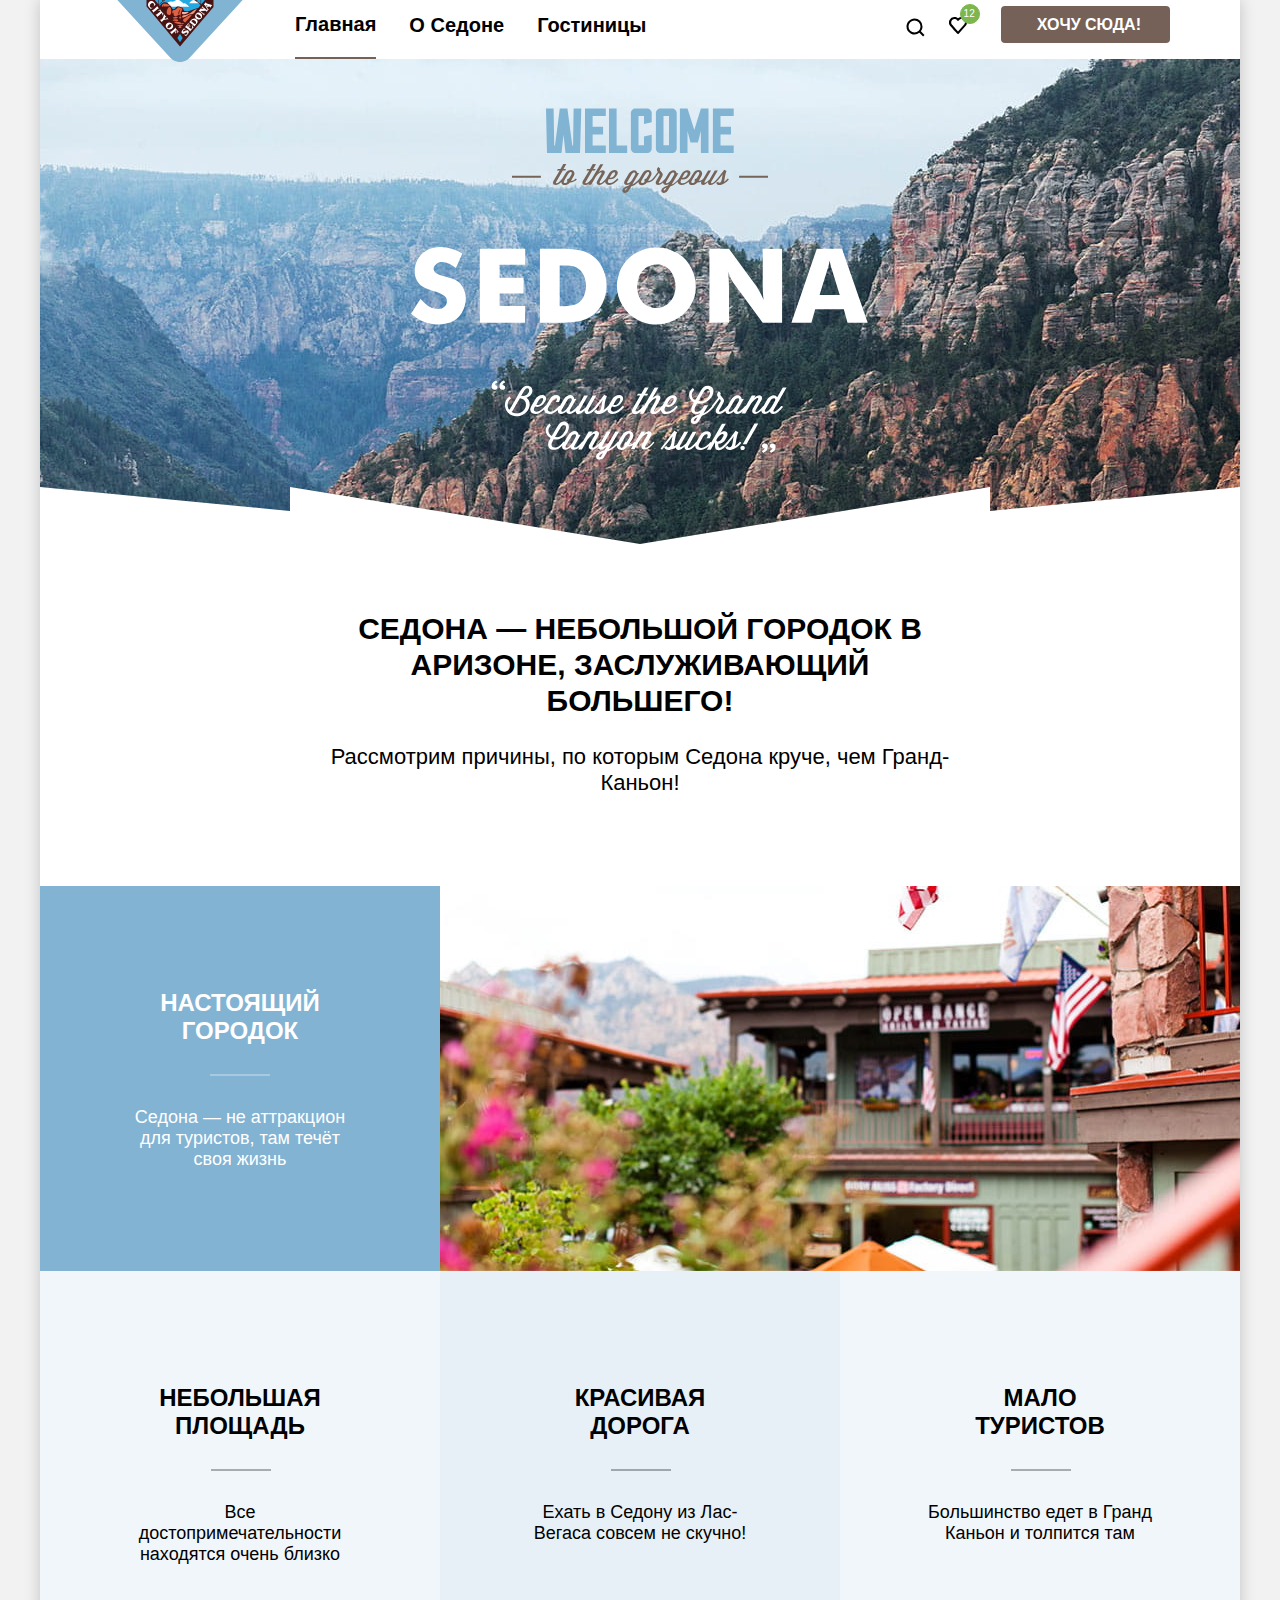
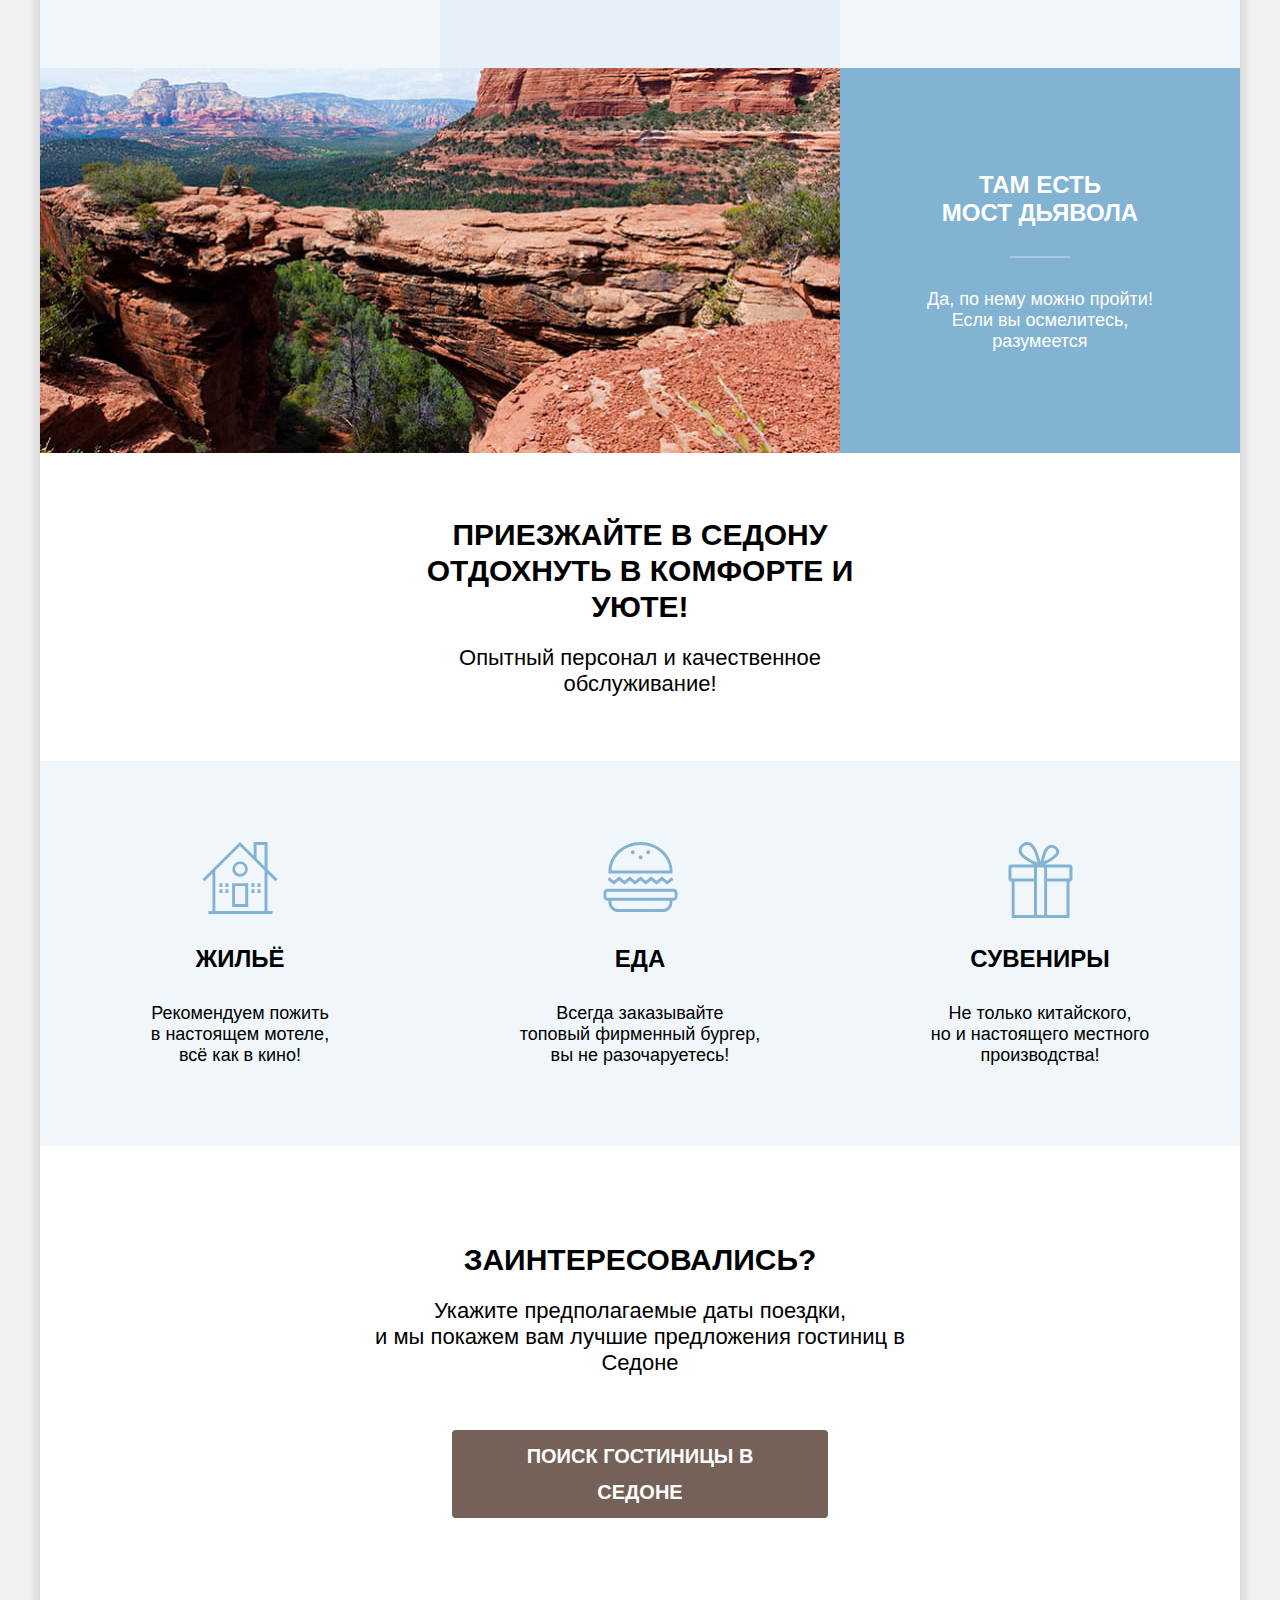
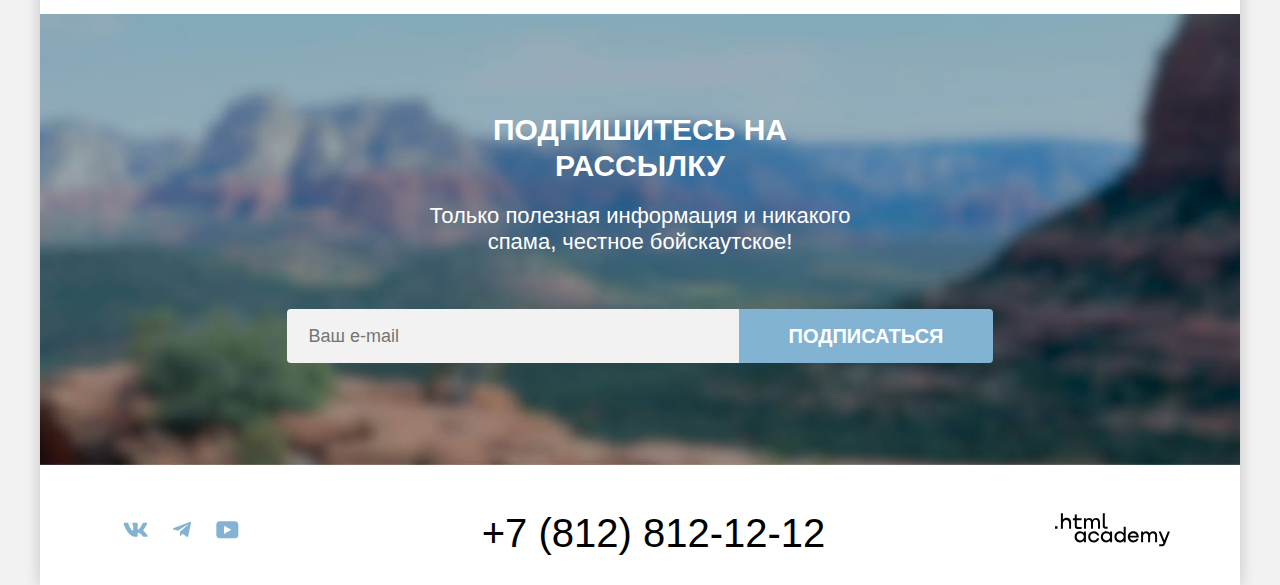
==== commit e163096b: "Merge pull request #2 from Azart1/master" ====
--- a/index.html
+++ b/index.html
@@ -38,7 +38,7 @@
                 <span class="visually-hidden">Понравившиеся</span></a>
               <span class="navigation-user-like">12</span>
             </li>
-            <li class="navigation-user-item"><a class="navigation-btn" href="#">Хочу сюда!</a></li>
+            <li class="navigation-user-item"><a class=" btn navigation-btn" href="#">Хочу сюда!</a></li>
           </ul>
         </nav>
       </header>
--- a/styles/styles.css
+++ b/styles/styles.css
@@ -47,9 +47,6 @@
   box-sizing: inherit;
 }
 
-a {
-  text-decoration: none;
-}
 
 .visually-hidden:not(:focus):not(:active),
 input[type="checkbox"].visually-hidden,
@@ -79,6 +76,7 @@
 
 .btn {
   font-family: "PT Sans", sans-serif;
+  text-decoration: none;
 }
 
 .index-wrapper {
@@ -127,6 +125,7 @@
   text-align: center;
   padding: 21px 0;
   padding-top: 12px;
+  text-decoration: none;
 }
 .navigation-link:hover,
 .navigation-link:focus {
@@ -143,6 +142,7 @@
 .navigation-link-logo {
   margin-right: 30px;
   padding: 0;
+  text-decoration: none;
 }
 
 .navigation-logo {
@@ -212,6 +212,7 @@
   font-weight: 700;
   text-align: center;
   padding: 15px 12px;
+  text-decoration: none;
 }
 
 .navigation-btn {
@@ -632,6 +633,7 @@
 
 .social-link {
   padding: 3px;
+  text-decoration: none;
 }
 
 .social-link svg {
@@ -653,6 +655,7 @@
   line-height: 40px;
   text-transform: uppercase;
   color: var(--black);
+  text-decoration: none;
 }
 
 .contact-link:hover {
@@ -738,6 +741,7 @@
   font-size: 16px;
   line-height: 21px;
   color: var(--white);
+  text-decoration: none;
 }
 
 .breadcrumb-link:hover {
@@ -1240,6 +1244,7 @@
   line-height: 28px;
   font-weight: 700;
   color: var(--black);
+  text-decoration: none;
 }
 
 .card-type-home {
@@ -1265,6 +1270,7 @@
   text-align: center;
   color: var(--white);
   cursor: pointer;
+  text-decoration: none;
 }
 
 .card-more {
@@ -1390,6 +1396,7 @@
   font-size: 20px;
   line-height: 60px;
   cursor: pointer;
+  text-decoration: none;
 }
 
 .pagination-link--current {
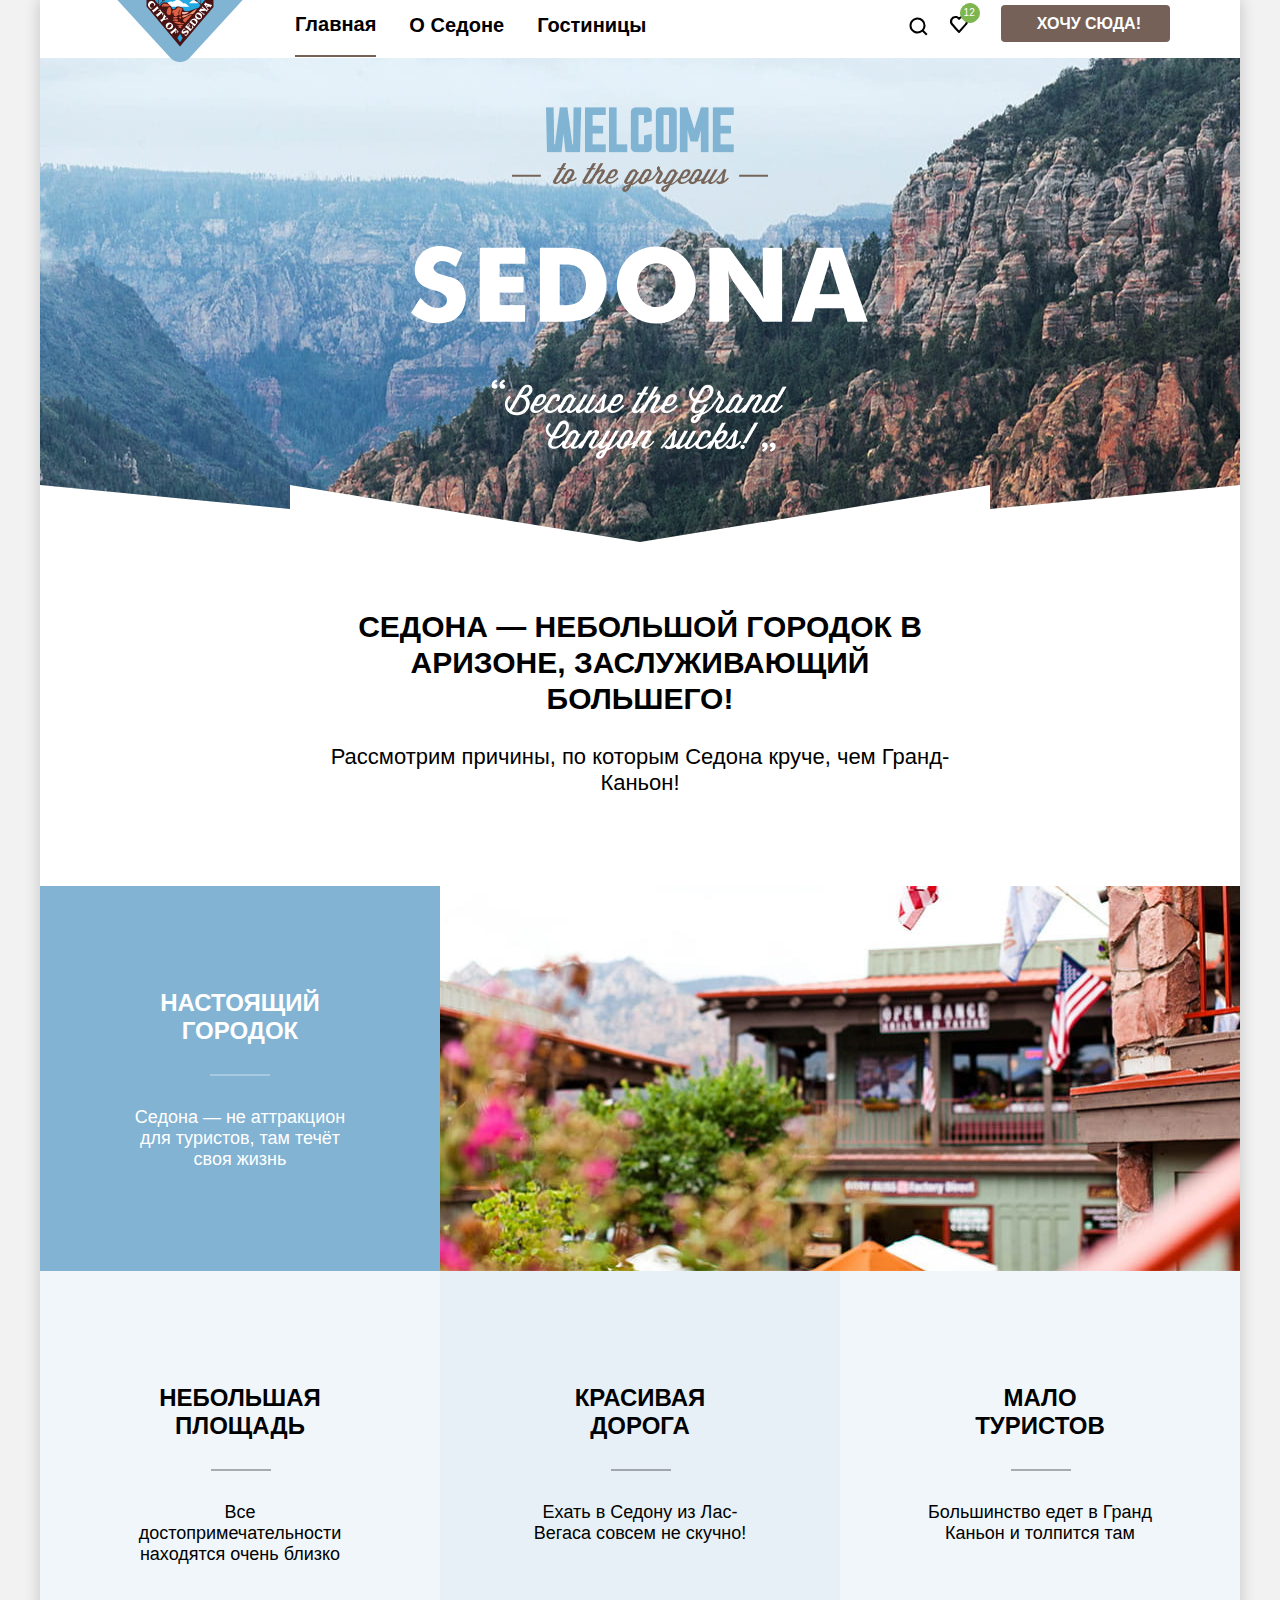
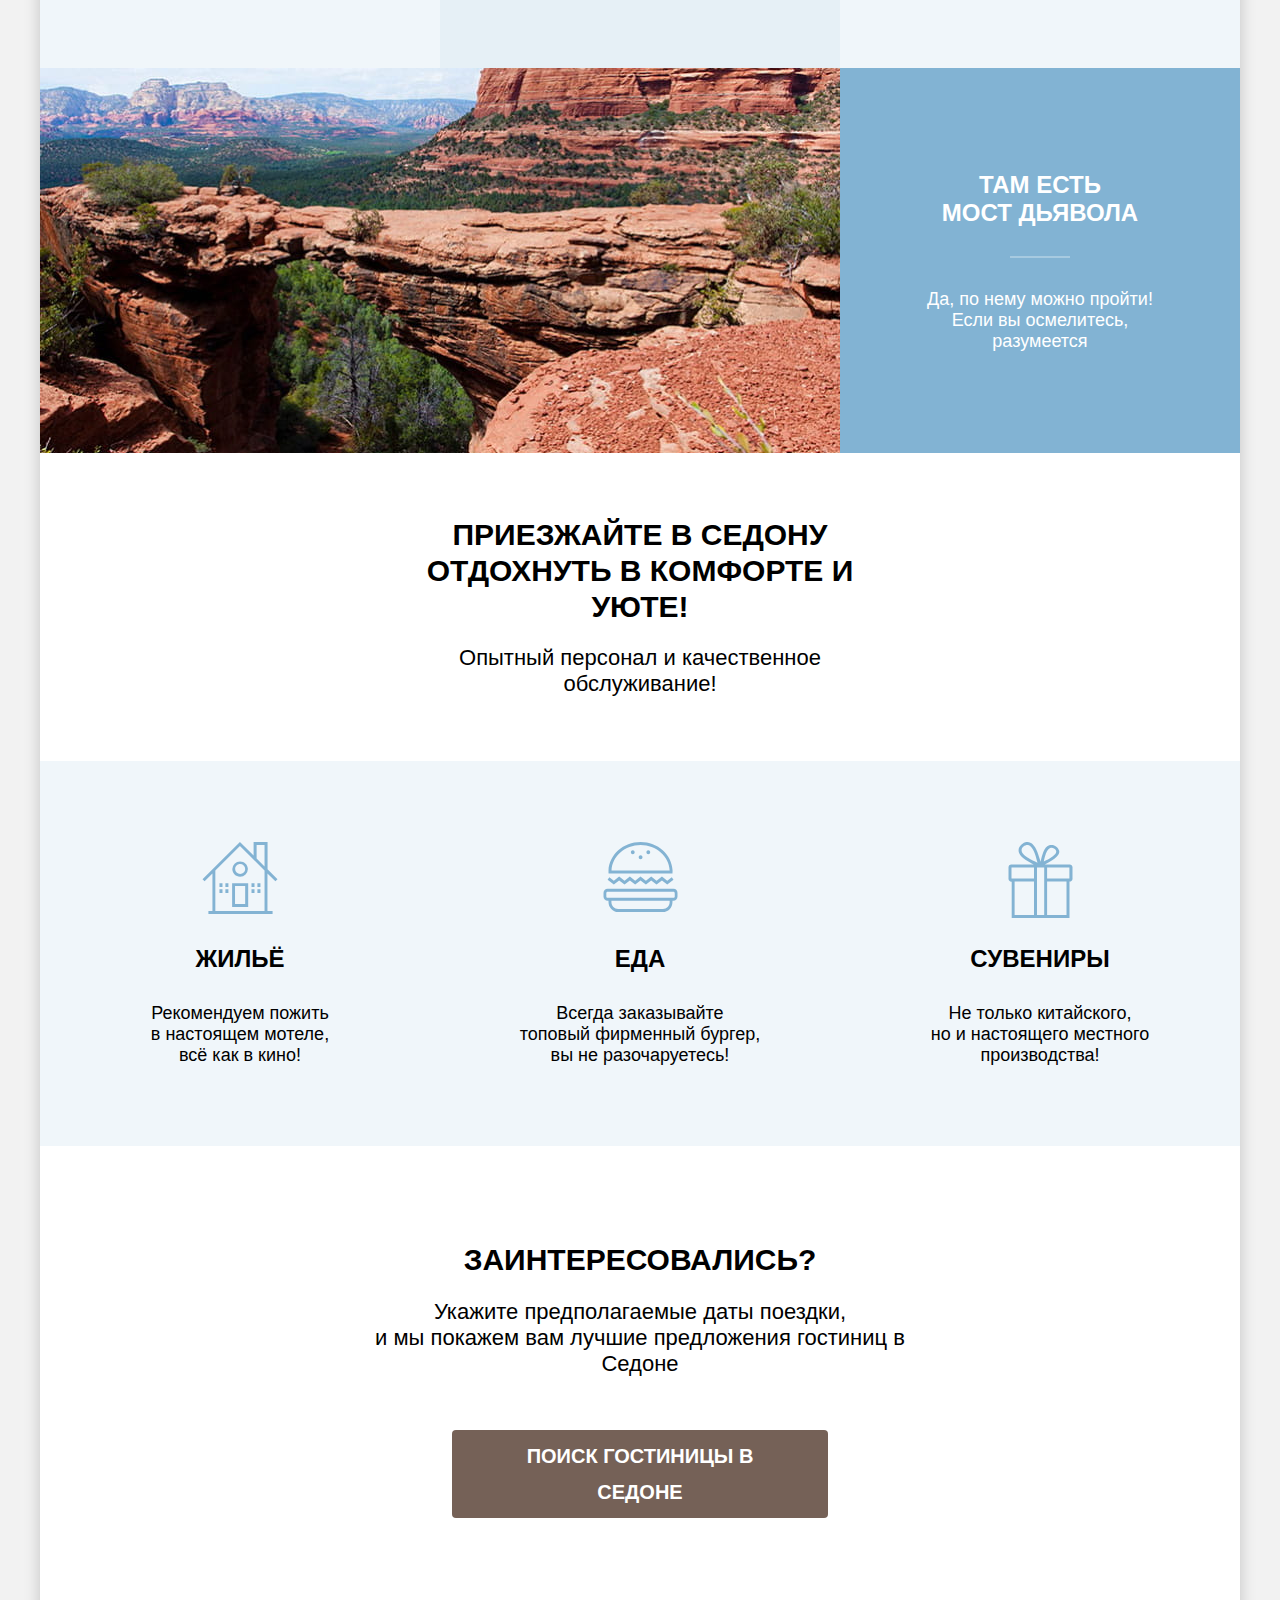
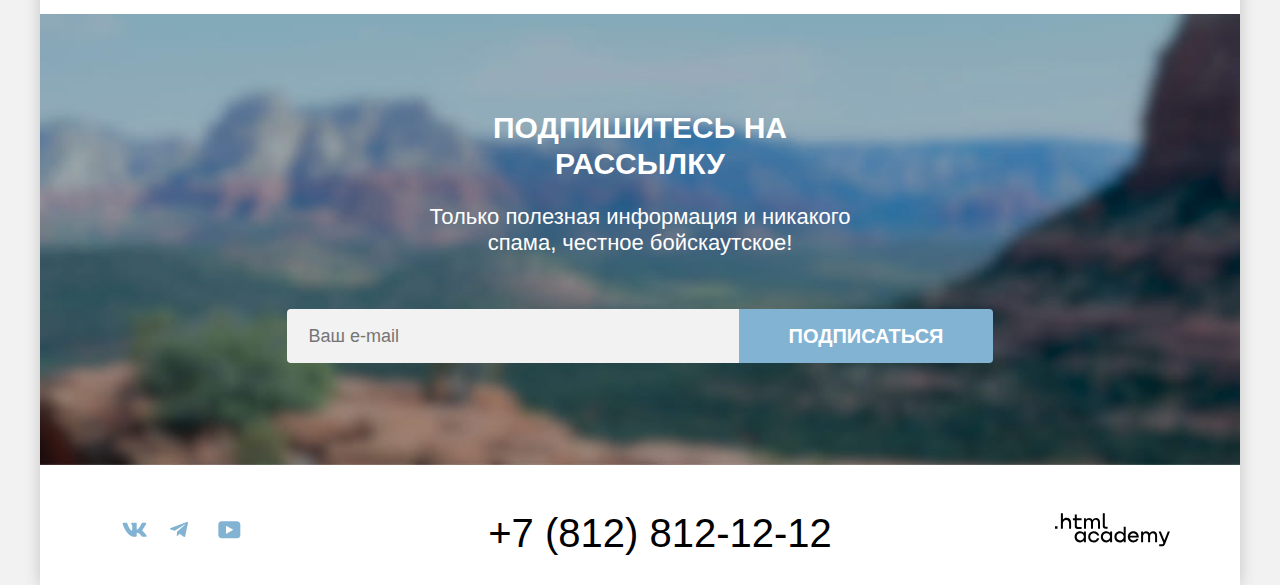
==== commit f9320e88: "Merge pull request #3 from Azart1/master" ====
--- a/index.html
+++ b/index.html
@@ -27,14 +27,17 @@
           <ul class="navigation-user-list">
             <li class="navigation-user-item">
               <a class="navigation-user-link" href="#">
-                <svg xmlns="http://www.w3.org/2000/svg" class="navigation-icon-search"   width="20" height="20" >
-                  <path  d="m19.5 18-3.7-3.67c1-1.3 1.7-2.98 1.7-4.87a8 8 0 0 0-8-7.96c-4.4 0-8 3.68-8 8.06a8 8 0
-                   0 0 12.9 6.26l3.7 3.68 1.4-1.5Zm-10-2.48a6 6 0 0 1-6-5.96 6 6 0 0 1 12 0 6 6 0 0 1-6 5.96Z"/></svg>
-                  <span class="visually-hidden">Поиск</span></a>
+                <svg xmlns="http://www.w3.org/2000/svg" class="navigation-icon-search" width="20" height="20">
+                  <path d="m19.5 18-3.7-3.67c1-1.3 1.7-2.98 1.7-4.87a8 8 0 0 0-8-7.96c-4.4 0-8 3.68-8 8.06a8 8 0
+                   0 0 12.9 6.26l3.7 3.68 1.4-1.5Zm-10-2.48a6 6 0 0 1-6-5.96 6 6 0 0 1 12 0 6 6 0 0 1-6 5.96Z" /></svg>
+                <span class="visually-hidden">Поиск</span></a>
             </li>
             <li class="navigation-user-item">
               <a class="navigation-user-link" href="#">
-                 <svg xmlns="http://www.w3.org/2000/svg" class="navigation-icon-likes" width="20" height="20" ><path  d="M8.9 17a.9.9 0 0 1-.8-.4c-5.4-6.1-6.7-7.5-7-7.9A5.4 5.4 0 0 1 5.5 0C6.8 0 8 .5 9 1.3a5.46 5.46 0 0 1 9 4.1c0 1.3-.5 2.5-1.3 3.4l-7 7.9c-.2.2-.4.3-.8.3Zm-6-9.5c.3.4 3.5 4 6.1 6.9l6.2-7c.5-.5.7-1.2.7-2 0-1.8-1.5-3.3-3.3-3.3-1 0-2 .5-2.7 1.3-.3.3-.6.4-.9.4-.3 0-.6-.2-.8-.4-.7-.8-1.7-1.3-2.7-1.3-1.8 0-3.3 1.5-3.3 3.3-.1.9.3 1.6.7 2.1-.1 0-.1 0 0 0Z"/></svg>
+                <svg xmlns="http://www.w3.org/2000/svg" class="navigation-icon-likes" width="20" height="20">
+                  <path
+                    d="M8.9 17a.9.9 0 0 1-.8-.4c-5.4-6.1-6.7-7.5-7-7.9A5.4 5.4 0 0 1 5.5 0C6.8 0 8 .5 9 1.3a5.46 5.46 0 0 1 9 4.1c0 1.3-.5 2.5-1.3 3.4l-7 7.9c-.2.2-.4.3-.8.3Zm-6-9.5c.3.4 3.5 4 6.1 6.9l6.2-7c.5-.5.7-1.2.7-2 0-1.8-1.5-3.3-3.3-3.3-1 0-2 .5-2.7 1.3-.3.3-.6.4-.9.4-.3 0-.6-.2-.8-.4-.7-.8-1.7-1.3-2.7-1.3-1.8 0-3.3 1.5-3.3 3.3-.1.9.3 1.6.7 2.1-.1 0-.1 0 0 0Z" />
+                  </svg>
                 <span class="visually-hidden">Понравившиеся</span></a>
               <span class="navigation-user-like">12</span>
             </li>
@@ -45,7 +48,9 @@
       <main class="main-index" data-test="main">
         <h1 class="visually-hidden">Добро пожаловать в Седону</h1>
         <section class="promo" data-test="hero">
-          <h2 class="visually-hidden"> Welcome to the Gorgeous Sedona "Because the Grand Canyon sucks!"</h2>
+          <h2 class="visually-hidden">О Седоне</h2>
+          <img class="promo-img" width="458" height="352" src="images/welcome.png"
+            alt="Welcome to the Gorgeous Sedona Because the Grand Canyon sucks!">
         </section>
         <section class="reasons" data-test="advantages">
           <h2 class="visually-hidden">Причины посетить Седону</h2>
@@ -109,7 +114,7 @@
           <p class="search-text">Укажите предполагаемые даты поездки,<br> и мы покажем вам лучшие предложения гостиниц в
             Седоне
           </p>
-          <a class="btn search-modal-btn " href="modal.html">Поиск гостиницы в Седоне</a>
+          <a class="btn search-modal-btn" href="#">Поиск гостиницы в Седоне</a>
         </section>
         <section class="subscribe" data-test="subscribe">
           <h2 class="subscribe-title">Подпишитесь на рассылку</h2>
@@ -137,7 +142,7 @@
                 <svg class="social-img-telegram" xmlns="http://www.w3.org/2000/svg" width="18" height="17" fill="none">
                   <path
                     d="M16.79.96.84 7.1c-1.09.44-1.08 1.05-.2 1.32l4.1 1.28 9.47-5.98c.44-.27.85-.13.52.17l-7.68 6.93-.28 4.22c.41 0 .6-.2.83-.41l1.99-1.94 4.13 3.06c.77.42 1.31.2 1.5-.71l2.72-12.8c.28-1.1-.43-1.61-1.16-1.28Z" />
-                  </svg>
+                </svg>
                 <span class="visually-hidden">Мы в Телеграм</span>
               </a>
             </li>
@@ -146,7 +151,7 @@
                 <svg class="social-img-youtube" xmlns="http://www.w3.org/2000/svg" width="23" height="18" fill="none">
                   <path
                     d="M18.94.36H3.51C1.65.36.33 1.95.33 3.76v10.09c0 1.91 1.32 3.5 3.18 3.5h15.65c1.64 0 3.17-1.59 3.17-3.4V3.76c-.22-1.8-1.53-3.4-3.39-3.4ZM7.99 12.89V4.82l7.34 4.04-7.34 4.03Z" />
-                  </svg>
+                </svg>
                 <span class="visually-hidden">Мы в YouTube</span>
               </a>
             </li>
@@ -155,15 +160,74 @@
         <div class="contact">
           <a class="contact-link" href="tel:+78128121212">+7 (812) 812-12-12</a>
         </div>
-        <div>
-          <a class="footer-link-academy" href="https://htmlacademy.ru/intensive/htmlcss" target="_blank" rel="noopener noreferrer">
-            <svg xmlns="http://www.w3.org/2000/svg" width="115" height="34" fill="none" role="img" aria-label="Перейти на сайт htmlacademy">
+        <div class="creator">
+          <a class="footer-link-academy" href="https://htmlacademy.ru/intensive/htmlcss" target="_blank"
+            rel="noopener noreferrer">
+            <svg xmlns="http://www.w3.org/2000/svg" width="115" height="34" fill="none" role="img"
+              aria-label="Перейти на сайт htmlacademy">
               <path
                 d="M0 13.26v2.6h2.5v-2.6H0ZM11.6 4.86c-1.6 0-2.8.7-3.6 1.7h-.1V.36h-2v15.5h2v-5.3c0-2.1 1.3-3.6 3.3-3.6 1.8 0 2.9 1.4 2.9 3.2v5.7h2v-6.1c.1-3-1.8-4.9-4.5-4.9ZM26.6 5.16h-4.8v-3.7h-2v3.8h-1.9v2h1.9v6c0 1.7 1 2.7 2.7 2.7h4.1v-2h-3.7c-.7 0-1.1-.4-1.1-1.1v-5.7h4.8v-2ZM41.1 4.96c-1.6 0-2.9.8-3.5 2.1h-.1c-.6-1.2-1.8-2.1-3.4-2.1-1.4 0-2.5.8-3.1 1.8h-.1v-1.6H29v10.6h2v-5.4c0-2 1-3.5 2.6-3.5 1.5 0 2.4 1 2.4 2.6v6.3h2v-5.6c0-2.4 1.4-3.3 2.6-3.3 1.5 0 2.4 1 2.4 2.6v6.3h2v-6.5c.1-2.5-1.4-4.3-3.9-4.3ZM47.8 13.06c0 1.7 1 2.7 2.8 2.7h2v-2h-1.7c-.7 0-1.1-.4-1.1-1.1V.36h-2v12.7ZM28.9 20.06c-.9-1.1-2.2-1.8-3.9-1.8-3.1 0-5.4 2.3-5.4 5.6s2.3 5.6 5.4 5.6c1.8 0 3-.8 3.8-1.9h.1v1.6h2v-10.6h-2v1.5Zm-3.6 7.4c-2.2 0-3.6-1.6-3.6-3.6s1.4-3.6 3.6-3.6 3.6 1.6 3.6 3.6c0 1.9-1.4 3.6-3.6 3.6ZM44.2 22.36c-.5-2.4-2.6-4.1-5.4-4.1a5.4 5.4 0 0 0-5.6 5.6c0 3.1 2.2 5.6 5.6 5.6 2.8 0 4.9-1.8 5.4-4.2h-2.1a3.4 3.4 0 0 1-3.3 2.3c-2.2 0-3.6-1.6-3.6-3.6s1.4-3.6 3.6-3.6c1.6 0 2.8 1 3.3 2.2h2.1v-.2ZM55.1 20.06c-.9-1.1-2.2-1.8-3.9-1.8-3.1 0-5.4 2.3-5.4 5.6s2.3 5.6 5.4 5.6c1.8 0 3-.8 3.8-1.9h.1v1.6h2v-10.6h-2v1.5Zm-3.6 7.4c-2.2 0-3.6-1.6-3.6-3.6s1.4-3.6 3.6-3.6 3.6 1.6 3.6 3.6c0 1.9-1.5 3.6-3.6 3.6ZM68.7 20.16c-.9-1.1-2.2-1.9-3.9-1.9-3.1 0-5.4 2.3-5.4 5.6s2.2 5.6 5.4 5.6c1.7 0 3-.8 3.8-1.8h.1v1.5h2v-15.4h-2v6.4Zm-3.6 7.3c-2.2 0-3.6-1.6-3.6-3.6s1.4-3.6 3.6-3.6 3.6 1.6 3.6 3.6c-.1 2-1.5 3.6-3.6 3.6ZM78.3 18.26c-3.3 0-5.5 2.5-5.5 5.6 0 3 2.1 5.6 5.5 5.6 2.5 0 4.5-1.3 5.2-3.6h-2.1c-.5 1-1.6 1.6-3 1.6-1.9 0-3.3-1.3-3.4-2.9h8.8c.2-3.6-2-6.3-5.5-6.3Zm0 1.9c1.7 0 3 1 3.3 2.6h-6.5c.3-1.5 1.5-2.6 3.2-2.6ZM98.2 18.26c-1.6 0-2.9.8-3.6 2h-.1c-.6-1.2-1.8-2-3.4-2-1.4 0-2.5.7-3.1 1.8v-1.5h-1.9v10.6h2v-5.4c0-2 1-3.4 2.6-3.5 1.5 0 2.4 1 2.4 2.6v6.3h2v-5.6c0-2.4 1.4-3.3 2.6-3.3 1.5 0 2.4 1 2.4 2.6v6.3h2v-6.5c.1-2.6-1.4-4.4-3.9-4.4ZM109.4 27.36l-3.6-8.9h-2.2l4.8 11.6c-.3.9-.7 1.2-1.7 1.2h-2.5v2h2.5c1.8 0 2.8-.8 3.5-2.6l4.7-12.2h-2.1l-3.4 8.9Z" />
-              </svg></a>
+            </svg></a>
         </div>
       </footer>
+      <div class="popup-bg" data-test="modal">
+        <div class="popup-module">
+          <h1 class="popup-title">Поиск гостиницы в Седоне</h1>
+          <button class="btn popup-close-btn" type="button"><span class="visually-hidden">Закрыть</span></button>
+          <form class="popup-form" action="https://echo.htmlacademy.ru/" method="post">
+            <div class="popup-form-wrapper">
+              <div class="popup-wrapper-row">
+                <label class="popup-date popup-date-arrived" for="arrived">Дата Заезда:</label>
+                <div class="popup-input-wrapper">
+                  <input class="popup-input popup-arrived" id="arrived" type="text" value="27 апреля 2020">
+                  <p class="popup-text popup-text-error">Мы не можем отправить вас в прошлое.</p>
+                  <p class="popup-text popup-text-info visually-hidden">На эти даты есть свободные номера. Пока
+                    есть.</p>
+                </div>
+              </div>
+              <div class="popup-wrapper-row popup-wrapper-departure">
+                <label class="popup-date popup-date-departure" for="departure">Дата Выезда:</label>
+                <div class="popup-input-wrapper">
+                  <input class="popup-input popup-departure" id="departure" type="text" value="1 сентября 2023">
+                  <p class="popup-text popup-text-error visually-hidden">Мы не можем отправить вас в прошлое.</p>
+                  <p class="popup-text popup-text-info">На эти даты есть свободные номера. Пока есть.</p>
+                </div>
+              </div>
+              <div class="popup-wrapper-row popup-wrapper-quantity">
+                <div class="popup-container">
+                  <label class="popup-date popup-adults" for="adults">Взрослые:</label>
+                  <div class="popup-box">
+                    <button class="popup-quantity popup-quantity-minus" type="button">
+                      <span class="visually-hidden">Убавить</span>-</button>
+                    <input class="popup-input  popup-input-number" id="adults" type="text" value="2">
+                    <button class="popup-quantity popup-quantity-plus" type="button">
+                      <span class="visually-hidden">Прибавить</span>+</button>
+                  </div>
+                </div>
+                <div class="popup-container">
+                  <label class="popup-date popup-children" for="children">Дети:</label>
+                  <div class="popup-area">
+                    <button class="popup-info-btn" type="button">i</button>
+                    <p class="popup-info-block">Укажите количество детей, которые будут с вами, возраст которых от 6
+                      до 18 лет.
+                      Дети до 6 лет размещаются бесплатно.</p>
+                  </div>
+                  <div class="popup-box">
+                    <button class="popup-quantity popup-quantity-minus" type="button">
+                      <span class="visually-hidden">Убавить</span>-</button>
+                    <input class="popup-input popup-input-number" id="children" type="text" value="2">
+                    <button class="popup-quantity popup-quantity-plus" type="button">
+                      <span class="visually-hidden">Прибавить</span>+</button>
+                  </div>
+                </div>
+              </div>
+            </div>
+            <button class="btn popup-search-btn" type="button">Найти</button>
+          </form>
+        </div>
+      </div>
     </div>
+
   </body>
 
 </html>
--- a/styles/styles.css
+++ b/styles/styles.css
@@ -86,8 +86,9 @@
   background-color: var(--white);
   box-shadow: 0 0 15px 0 rgba(0, 0, 0, 0.2);
 }
+
 .page-wrapper {
-  background-color:var(--white);
+  background-color: var(--white);
 }
 
 .page-header {
@@ -123,16 +124,18 @@
   color: var(--black);
   font-weight: 700;
   text-align: center;
-  padding: 21px 0;
+  padding: 19px 0;
   padding-top: 12px;
   text-decoration: none;
 }
+
 .navigation-link:hover,
 .navigation-link:focus {
-  color:var(--brown-bg);
-}
-.navigation-link:active{
-  color:rgba(117, 97, 87, 0.3);
+  color: var(--brown-bg);
+}
+
+.navigation-link:active {
+  color: rgba(117, 97, 87, 0.3);
 }
 
 .navigation-link--current {
@@ -196,12 +199,14 @@
   border: 1px solid var(--green-bg);
   background-color: var(--green-bg);
 }
+
 .navigation-user-link svg:hover,
 .navigation-user-link svg:focus {
-  fill:var(--brown-bg);
-}
-.navigation-user-link svg:active{
-  fill:rgba(117, 97, 87, 0.3);
+  fill: var(--brown-bg);
+}
+
+.navigation-user-link svg:active {
+  fill: rgba(117, 97, 87, 0.3);
 }
 
 .navigation-user-link {
@@ -211,7 +216,7 @@
   color: var(--black);
   font-weight: 700;
   text-align: center;
-  padding: 15px 12px;
+  padding: 15px 11px;
   text-decoration: none;
 }
 
@@ -251,11 +256,17 @@
   min-height: 485px;
   background-color: var(--blue-lightest);
   background-image: url(../images/bg-divider.svg),
-    url(../images/bg-welcome.svg),
     url(../images/bg-index-welcome.jpg);
   background-repeat: no-repeat;
-  background-position: bottom, center 37%, center;
-  background-size: 100% auto, auto, cover;
+  background-position: bottom, center;
+  background-size: 100% auto, cover;
+  border-top: 1px solid var(--white);
+}
+
+.promo-img {
+  display: block;
+  margin: 0 auto;
+  margin-top: 49px;
 }
 
 .reasons {
@@ -276,7 +287,7 @@
 
 .reasons-text {
   margin: 0;
-  margin-top: 25px;
+  margin-top: 27px;
   margin-bottom: 90px;
   padding: 0 274.5px 0 274.5px;
   font-size: 22px;
@@ -397,7 +408,7 @@
 .advantages-list {
   display: flex;
   flex-wrap: wrap;
-  align-items: center;
+  align-items: stretch;
   margin: 0;
   padding: 0;
   list-style: none;
@@ -486,7 +497,7 @@
 
 .search-title {
   margin: 0;
-  margin-bottom: 20px;
+  margin-bottom: 21px;
   padding: 0 304px;
   font-size: 30px;
   line-height: 36px;
@@ -496,7 +507,7 @@
 
 .search-text {
   margin: 0;
-  margin-bottom: 54px;
+  margin-bottom: 53px;
   padding: 0 304px;
   font-size: 22px;
   line-height: 26px;
@@ -537,7 +548,7 @@
   background-size: cover;
   min-height: 414px;
   text-align: center;
-  padding: 98px 0 102px 0;
+  padding: 96px 0 102px 0;
 }
 
 .subscribe-email {
@@ -590,7 +601,7 @@
 
 .subscribe-title {
   margin: 0;
-  margin-bottom: 19px;
+  margin-bottom: 22px;
   padding: 0 398px;
   font-size: 30px;
   line-height: 36px;
@@ -600,7 +611,7 @@
 
 .subscribe-text {
   margin: 0;
-  margin-bottom: 54px;
+  margin-bottom: 53px;
   font-size: 22px;
   line-height: 26px;
   color: var(--white);
@@ -616,18 +627,20 @@
   display: flex;
   flex-wrap: wrap;
   align-items: center;
-  justify-content: space-between;
+  justify-content: start;
   padding: 45px 70px 30px 70px;
   min-height: 120px;
 }
 
 .social-list {
-  display: flex;
-  flex-wrap: wrap;
-  justify-content: space-around;
+  display: grid;
+  grid-template-columns: repeat(3, 1fr);
+  grid-template-rows: repeat(1, 1fr);
+  gap: 17px;
   min-width: 142px;
-  margin: 0;
-  padding: 0;
+  max-width: 200px;
+  margin: 0;
+  padding: 0 9px;
   list-style: none;
 }
 
@@ -648,6 +661,14 @@
 .social-link:active svg {
   fill: var(--blue-dark-bg);
   opacity: 0.3;
+}
+
+.creator {
+  margin-left: auto;
+}
+
+.contact {
+  margin-left: 22%;
 }
 
 .contact-link {
@@ -714,6 +735,7 @@
   margin-right: 27px;
   position: relative;
 }
+
 .breadcrumb-item:not(:last-child):after {
   content: "";
   position: absolute;
@@ -864,7 +886,7 @@
 
 .filters-subtitle {
   margin: 0;
-  margin-bottom: 32px;
+  margin-bottom: 33px;
   padding: 0;
   font-size: 20px;
   line-height: 24px;
@@ -945,8 +967,8 @@
 .filters-container-from::after {
   content: "от";
   position: absolute;
-  top: 11%;
-  right: 14px;
+  top: 14%;
+  right: 21px;
   z-index: 5;
 
   font-family: "PT Sans", sans-serif;
@@ -959,8 +981,9 @@
 .filters-container-to::after {
   content: "до";
   position: absolute;
-  top: 11%;
-  right: 14px;
+  top: 14%;
+  right: 20px;
+
   z-index: 5;
 
   font-family: "PT Sans", sans-serif;
@@ -1042,7 +1065,7 @@
   width: 191px;
   height: 36px;
   margin-bottom: 32px;
-  padding: 8px 50px;
+  padding: 9px 50px 8px 54px;
   background-color: var(--blue-bg);
   border-radius: 4px;
   border: none;
@@ -1059,7 +1082,7 @@
 
 .filters-btn-reset {
   border-radius: 4px;
-  padding: 8px 50px;
+  padding: 9px 50px 8px 54px;
   width: 191px;
   height: 36px;
   color: var(--white);
@@ -1072,9 +1095,9 @@
 }
 
 .filters-btn-reset:focus {
-  outline: none;
-  color: var(--white);
-  border: 1px solid var(--blue-bg);
+  outline: 1px solid var(--blue-bg);
+  color: var(--white);
+  border: none;
 }
 
 .filters-btn-reset:active {
@@ -1089,7 +1112,7 @@
 
 .result {
   padding: 0 70px;
-  padding-top: 28px;
+  padding-top: 27px;
   background-color: var(--white);
 }
 
@@ -1262,7 +1285,7 @@
 
 .card-btn {
   width: 140px;
-  height: 36px;
+  font-family: "PT Sans", sans-serif;
   font-size: 16px;
   line-height: 20px;
   font-weight: 700;
@@ -1285,6 +1308,10 @@
   background-color: var(--brown-dark-bg);
 }
 
+.card-more:active {
+  color: rgba(255, 255, 255, 0.6);
+}
+
 .card-more:disabled {
   color: var(--white);
   background-color: var(--grey);
@@ -1302,8 +1329,17 @@
   background-color: var(--blue-dark-bg);
 }
 
+.card-favorite:active {
+  color: rgba(255, 255, 255, 0.6);
+}
+
 .card-favorite-active {
   background-color: var(--green-bg);
+}
+
+.card-favorite-active:active {
+  background-color: var(--green-bg);
+  color: rgba(255, 255, 255, 0.6);
 }
 
 .card-favorite:disabled {
@@ -1332,7 +1368,7 @@
   padding: 9px 9px;
   font-size: 16px;
   line-height: 20px;
-  font-weight: 700;
+  font-weight: 400;
   text-transform: uppercase;
   text-align: center;
   color: var(--black);
@@ -1358,9 +1394,6 @@
   background-position: center;
 }
 
-.card-btn:active {
-  color: rgba(255, 255, 255, 0.3);
-}
 
 .pagination-list {
   display: flex;
@@ -1437,7 +1470,7 @@
 
 .subscribe-catalog-title {
   margin: 0;
-  margin-bottom: 19px;
+  margin-bottom: 21px;
   font-size: 30px;
   line-height: 36px;
   color: var(--black);
@@ -1446,7 +1479,7 @@
 
 .subscribe-catalog-text {
   margin: 0;
-  margin-bottom: 53px;
+  margin-bottom: 51px;
   padding: 0 330px;
   font-size: 22px;
   line-height: 26px;
@@ -1454,11 +1487,24 @@
 }
 
 .popup-bg {
-  display: block;
+  position: absolute;
+  top: 0;
+  left: 0;
+  display: none;
   width: 100%;
   height: 100%;
-  background-color:var(--white);
+  background-color: rgba(255, 255, 255, 0.8);
   z-index: 2;
+}
+
+.popup-bg-modal {
+  display: block;
+  position: relative;
+}
+
+.popup-bg-modal .popup-module {
+  margin-top: 5%;
+  border: 3px solid var(--blue-bg);
 }
 
 .popup-module {
@@ -1466,18 +1512,17 @@
   width: 717px;
   min-height: 576px;
   margin: 0 auto;
-  margin-top: 5%;
-  padding: 64px 70px;
+  margin-top: 391px;
+  padding: 45px 70px;
   background-color: var(--white);
   border-radius: 30px;
-  border: 3px solid var(--blue-bg);
   z-index: 3;
 }
 
 .popup-close-btn {
   position: absolute;
-  top: 12%;
-  right: 7%;
+  top: 65px;
+  right: 50px;
   width: 52px;
   height: 52px;
   border-radius: 50%;
@@ -1520,6 +1565,7 @@
 }
 
 .popup-title {
+  margin-bottom: 64px;
   text-transform: uppercase;
   font-weight: 700;
   font-size: 30px;
@@ -1540,11 +1586,13 @@
   border-radius: 10px;
   background-color: var(--blue-bg);
   cursor: pointer;
+  text-transform: uppercase;
 }
 
 .popup-search-btn:hover,
 .popup-search-btn:focus {
   background-color: var(--blue-dark-bg);
+  outline: 3px solid var(--blue-bg);
 }
 
 .popup-search-btn:active {
@@ -1560,6 +1608,14 @@
   margin-bottom: 23px;
 }
 
+.popup-wrapper-quantity {
+  margin-bottom: 49px;
+}
+
+.popup-wrapper-departure {
+  margin-bottom: 21px;
+}
+
 .popup-date {
   margin-right: 15px;
   font-weight: 700;
@@ -1573,6 +1629,7 @@
   line-height: 24px;
   background-color: var(--white-bg);
   border: none;
+  font-family: "PT Sans", sans-serif;
 }
 
 .popup-input-wrapper {
@@ -1589,6 +1646,7 @@
 }
 
 .popup-text {
+  max-width: 440px;
   margin: 0;
   padding: 0;
   font-weight: 400;
@@ -1627,7 +1685,7 @@
 
 .popup-input-number {
   width: 31px;
-  padding: 14px 5px;
+  padding: 6px 10px;
   background-color: var(--white-bg);
   border: none;
   text-align: center;
@@ -1635,20 +1693,28 @@
 
 .popup-quantity {
   width: 40px;
-  padding: 14px 10px;
+  padding: 6px 10px;
   font-size: 30px;
   text-align: center;
   color: rgba(117, 97, 87, 0.3);
   background-color: var(--white-bg);
   cursor: pointer;
+  border: none;
 }
 
 .popup-quantity:hover {
   background-color: var(--grey-semi);
+  color: var(--black);
 }
 
 .popup-quantity:focus {
   background-color: var(--grey-semi);
+  outline: 3px solid var(--blue-bg);
+  color: var(--black);
+}
+
+.popup-quantity:active {
+  color: rgba(117, 97, 87, 0.3);
 }
 
 .popup-container {
@@ -1695,6 +1761,7 @@
 .popup-info-btn:hover,
 .popup-info-btn:focus {
   background-color: var(--blue-dark-bg);
+  outline: 3px solid var(--blue-bg);
 }
 
 .popup-info-btn:active {
@@ -1718,7 +1785,7 @@
   font-size: 16px;
   line-height: 20px;
   color: var(--white);
-  background-color: var(--black);
+  background-color: var(--grey-dark);
   border-radius: 10px;
 }
 
@@ -1729,7 +1796,6 @@
   right: 50%;
   width: 15px;
   height: 15px;
-  border: 1px solid var(--black);
-  background-color: var(--black);
+  background-color: var(--grey-dark);
   transform: rotate(45deg);
 }
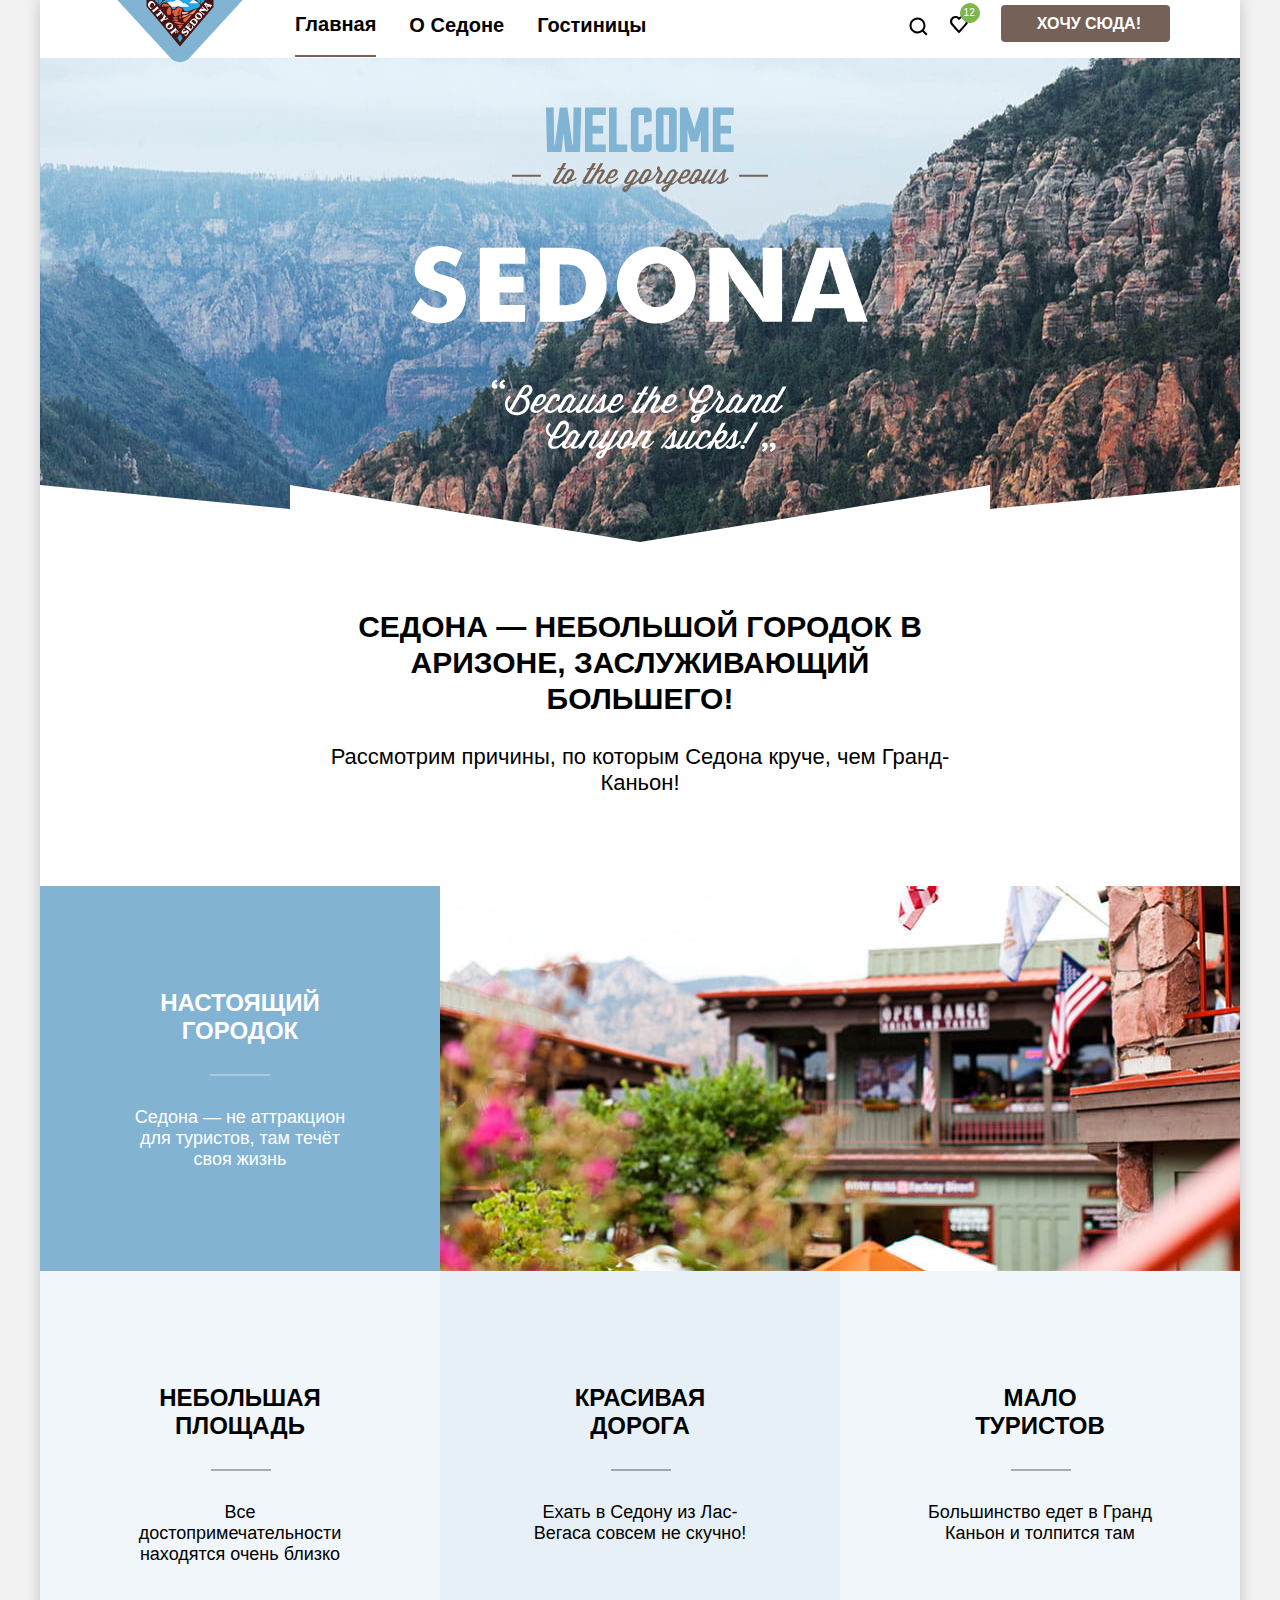
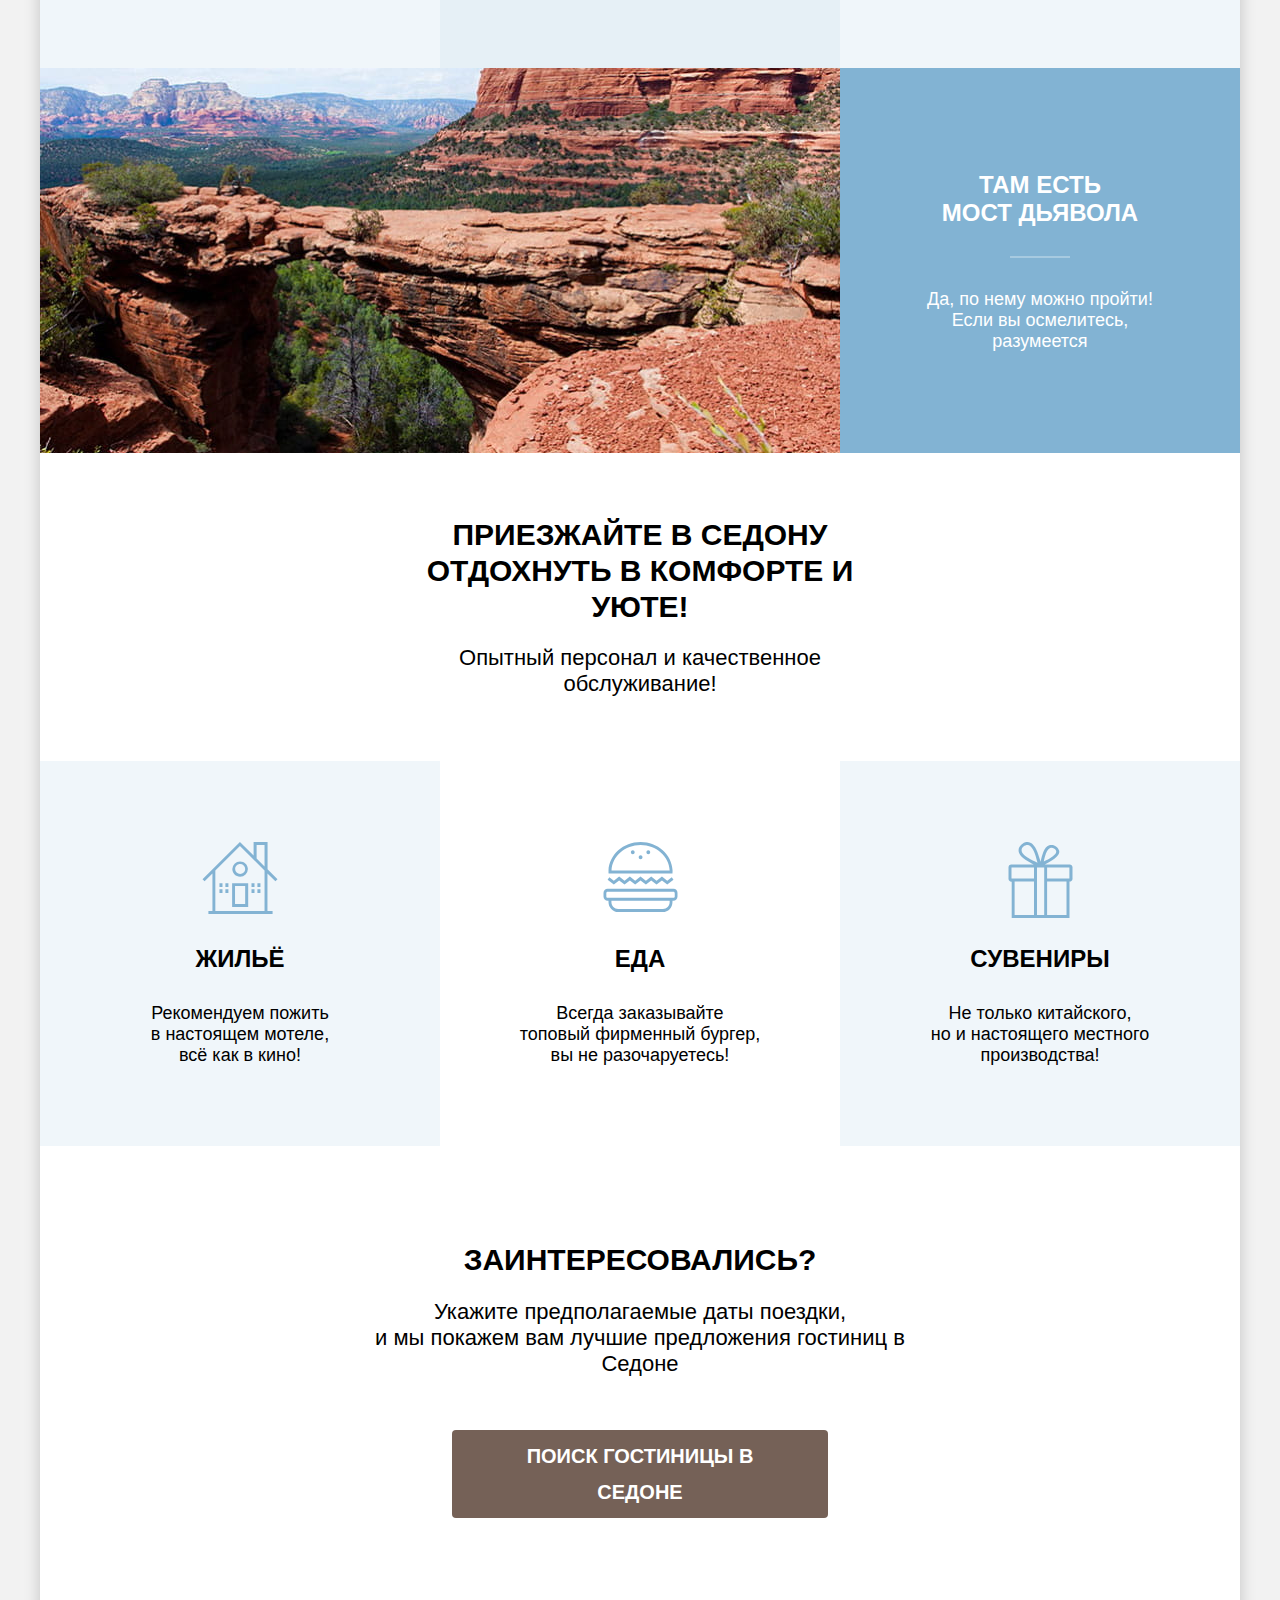
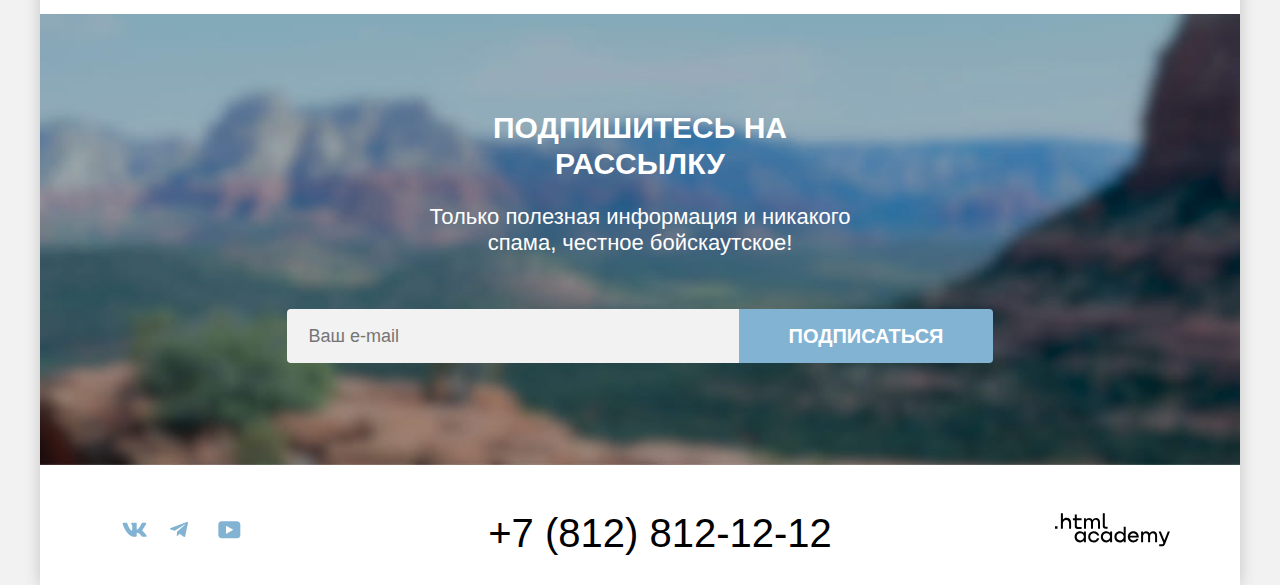
==== commit af1d208d: "Add files via upload" ====
--- a/index.html
+++ b/index.html
@@ -37,7 +37,7 @@
                 <svg xmlns="http://www.w3.org/2000/svg" class="navigation-icon-likes" width="20" height="20">
                   <path
                     d="M8.9 17a.9.9 0 0 1-.8-.4c-5.4-6.1-6.7-7.5-7-7.9A5.4 5.4 0 0 1 5.5 0C6.8 0 8 .5 9 1.3a5.46 5.46 0 0 1 9 4.1c0 1.3-.5 2.5-1.3 3.4l-7 7.9c-.2.2-.4.3-.8.3Zm-6-9.5c.3.4 3.5 4 6.1 6.9l6.2-7c.5-.5.7-1.2.7-2 0-1.8-1.5-3.3-3.3-3.3-1 0-2 .5-2.7 1.3-.3.3-.6.4-.9.4-.3 0-.6-.2-.8-.4-.7-.8-1.7-1.3-2.7-1.3-1.8 0-3.3 1.5-3.3 3.3-.1.9.3 1.6.7 2.1-.1 0-.1 0 0 0Z" />
-                  </svg>
+                </svg>
                 <span class="visually-hidden">Понравившиеся</span></a>
               <span class="navigation-user-like">12</span>
             </li>
@@ -49,7 +49,7 @@
         <h1 class="visually-hidden">Добро пожаловать в Седону</h1>
         <section class="promo" data-test="hero">
           <h2 class="visually-hidden">О Седоне</h2>
-          <img class="promo-img" width="458" height="352" src="images/welcome.png"
+          <img class="promo-img" width="458" height="352" src="images/welcome.svg"
             alt="Welcome to the Gorgeous Sedona Because the Grand Canyon sucks!">
         </section>
         <section class="reasons" data-test="advantages">
@@ -119,9 +119,9 @@
         <section class="subscribe" data-test="subscribe">
           <h2 class="subscribe-title">Подпишитесь на рассылку</h2>
           <p class="subscribe-text">Только полезная информация и никакого спама, честное бойскаутское!</p>
-          <form class="subscribe-form" action="https://echo.htmlacademy.ru/" method="get">
-            <input class="subscribe-email" type="text" placeholder="Ваш e-mail" required>
-            <a class="btn subscribe-btn" tabindex="0">Подписаться</a>
+          <form class="subscribe-form" action="https://echo.htmlacademy.ru/" method="post">
+            <input class="subscribe-email" name="e-mail" type="text" placeholder="Ваш e-mail" required>
+            <button class="btn subscribe-btn" tabindex="0">Подписаться</button>
           </form>
         </section>
       </main>
@@ -172,14 +172,15 @@
       </footer>
       <div class="popup-bg" data-test="modal">
         <div class="popup-module">
-          <h1 class="popup-title">Поиск гостиницы в Седоне</h1>
+          <h2 class="popup-title">Поиск гостиницы в Седоне</h2>
           <button class="btn popup-close-btn" type="button"><span class="visually-hidden">Закрыть</span></button>
           <form class="popup-form" action="https://echo.htmlacademy.ru/" method="post">
             <div class="popup-form-wrapper">
               <div class="popup-wrapper-row">
                 <label class="popup-date popup-date-arrived" for="arrived">Дата Заезда:</label>
                 <div class="popup-input-wrapper">
-                  <input class="popup-input popup-arrived" id="arrived" type="text" value="27 апреля 2020">
+                  <input class="popup-input popup-arrived" name="date-arrived" id="arrived" type="text"
+                    value="27 апреля 2020">
                   <p class="popup-text popup-text-error">Мы не можем отправить вас в прошлое.</p>
                   <p class="popup-text popup-text-info visually-hidden">На эти даты есть свободные номера. Пока
                     есть.</p>
@@ -188,7 +189,8 @@
               <div class="popup-wrapper-row popup-wrapper-departure">
                 <label class="popup-date popup-date-departure" for="departure">Дата Выезда:</label>
                 <div class="popup-input-wrapper">
-                  <input class="popup-input popup-departure" id="departure" type="text" value="1 сентября 2023">
+                  <input class="popup-input popup-departure" name="date-departure" id="departure" type="text"
+                    value="1 сентября 2023">
                   <p class="popup-text popup-text-error visually-hidden">Мы не можем отправить вас в прошлое.</p>
                   <p class="popup-text popup-text-info">На эти даты есть свободные номера. Пока есть.</p>
                 </div>
@@ -199,7 +201,7 @@
                   <div class="popup-box">
                     <button class="popup-quantity popup-quantity-minus" type="button">
                       <span class="visually-hidden">Убавить</span>-</button>
-                    <input class="popup-input  popup-input-number" id="adults" type="text" value="2">
+                    <input class="popup-input  popup-input-number" name="adult-count" id="adults" type="text" value="2">
                     <button class="popup-quantity popup-quantity-plus" type="button">
                       <span class="visually-hidden">Прибавить</span>+</button>
                   </div>
@@ -215,14 +217,15 @@
                   <div class="popup-box">
                     <button class="popup-quantity popup-quantity-minus" type="button">
                       <span class="visually-hidden">Убавить</span>-</button>
-                    <input class="popup-input popup-input-number" id="children" type="text" value="2">
+                    <input class="popup-input popup-input-number" name="children-count" id="children" type="text"
+                      value="2">
                     <button class="popup-quantity popup-quantity-plus" type="button">
                       <span class="visually-hidden">Прибавить</span>+</button>
                   </div>
                 </div>
               </div>
             </div>
-            <button class="btn popup-search-btn" type="button">Найти</button>
+            <button class="btn popup-search-btn" type="submit">Найти</button>
           </form>
         </div>
       </div>
--- a/styles/styles.css
+++ b/styles/styles.css
@@ -440,7 +440,7 @@
 
 .advantages-item-foods {
   background-image: url(../images/icon-food.svg);
-  background-color: var(--blue-bg-light);
+  background-color: var(--white);
 }
 
 .advantages-item-gifts {
@@ -579,6 +579,7 @@
 .subscribe-btn {
   padding: 9px 50px;
 
+  font-family: "PT Sans", sans-serif;
   font-weight: 700;
   font-size: 20px;
   line-height: 36px;
@@ -588,6 +589,7 @@
   background-color: var(--blue-bg);
   border-radius: 0 4px 4px 0;
   cursor: pointer;
+  border: none;
 }
 
 .subscribe-btn:hover,
@@ -1513,7 +1515,7 @@
   min-height: 576px;
   margin: 0 auto;
   margin-top: 391px;
-  padding: 45px 70px;
+  padding: 37px 70px;
   background-color: var(--white);
   border-radius: 30px;
   z-index: 3;
